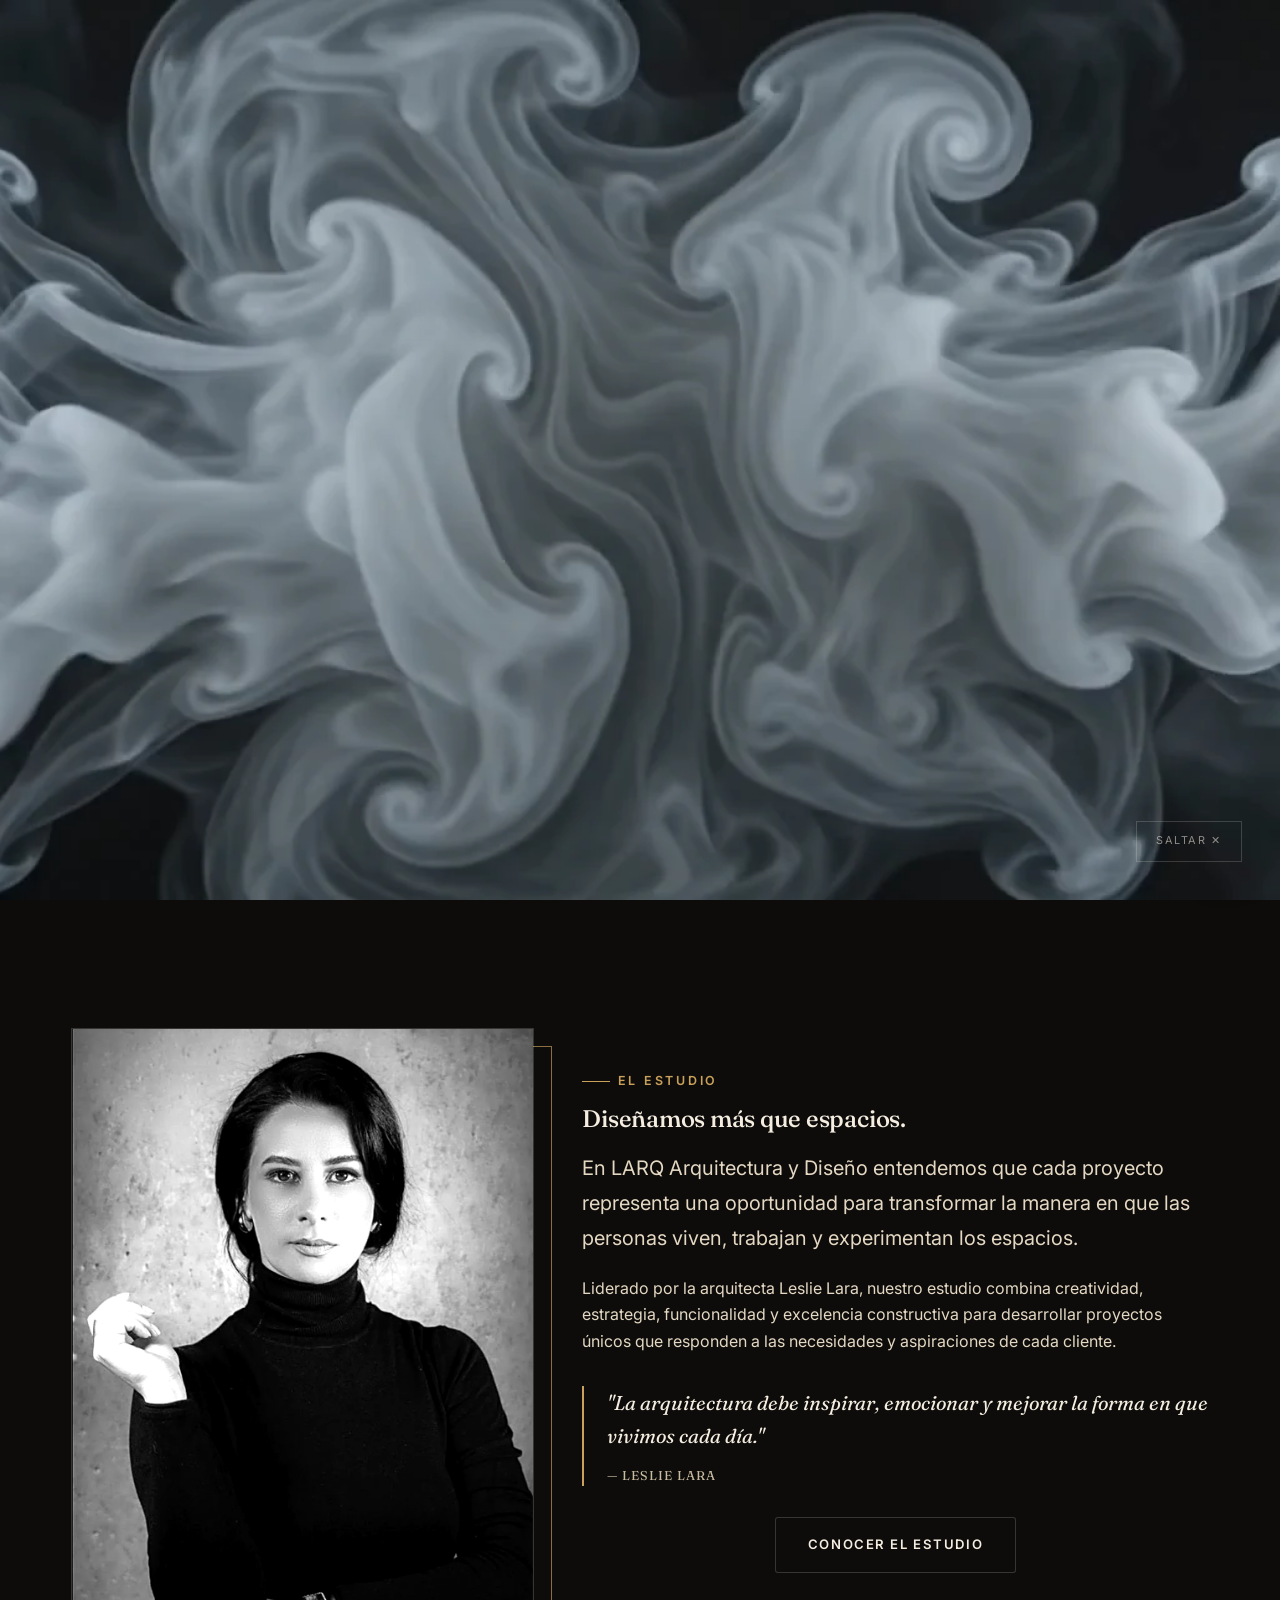
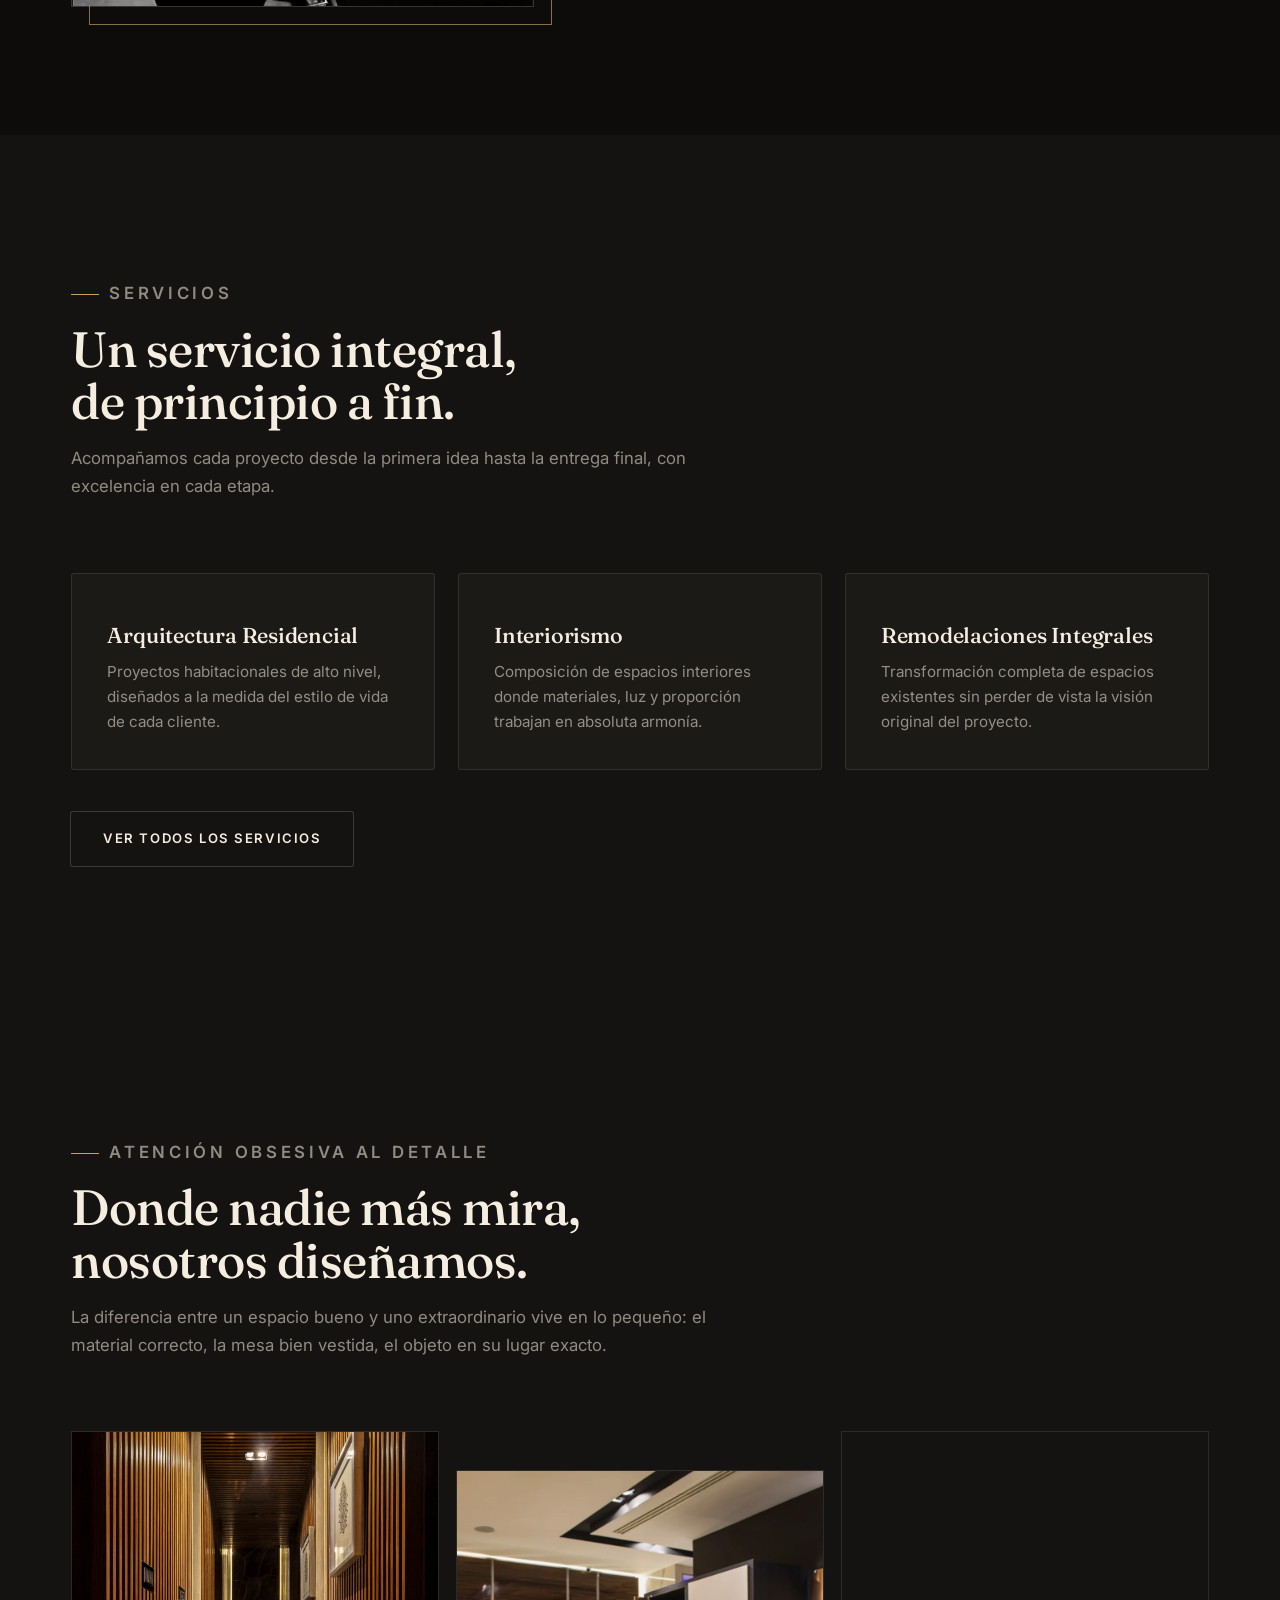
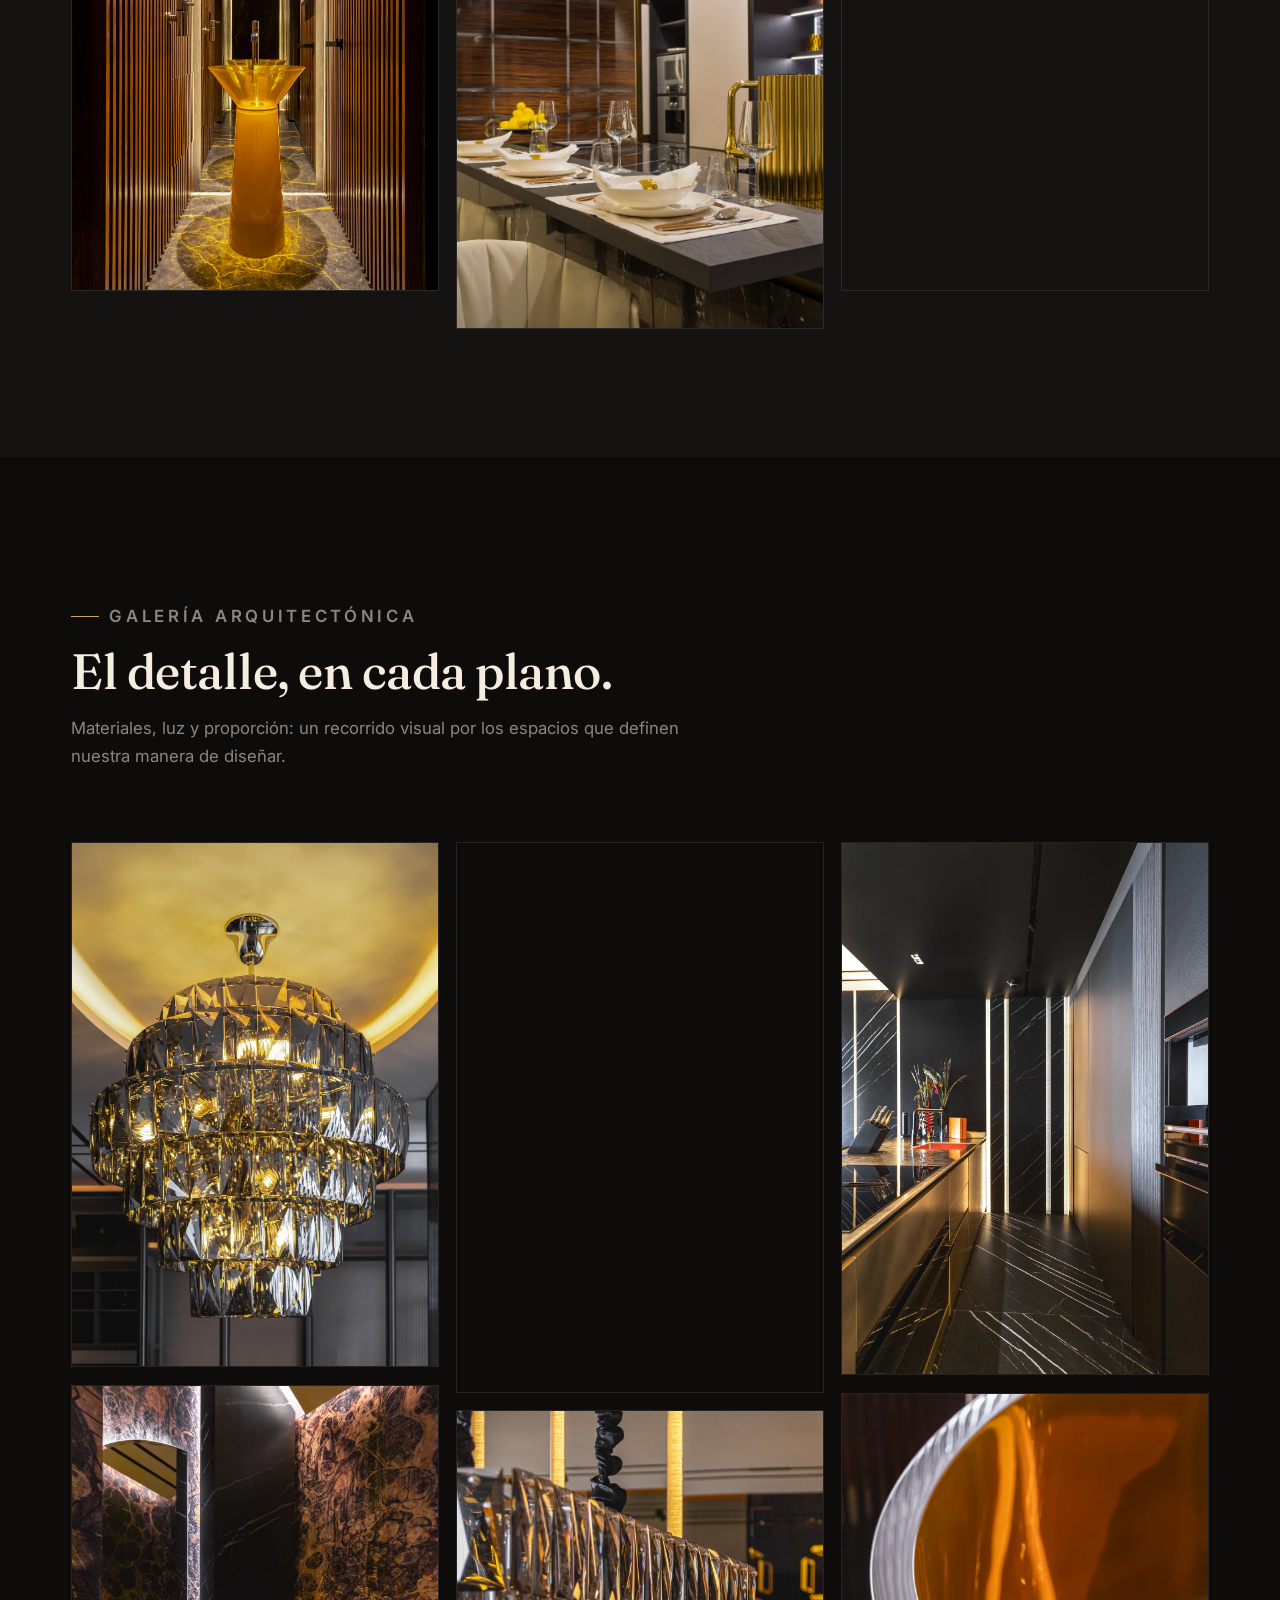
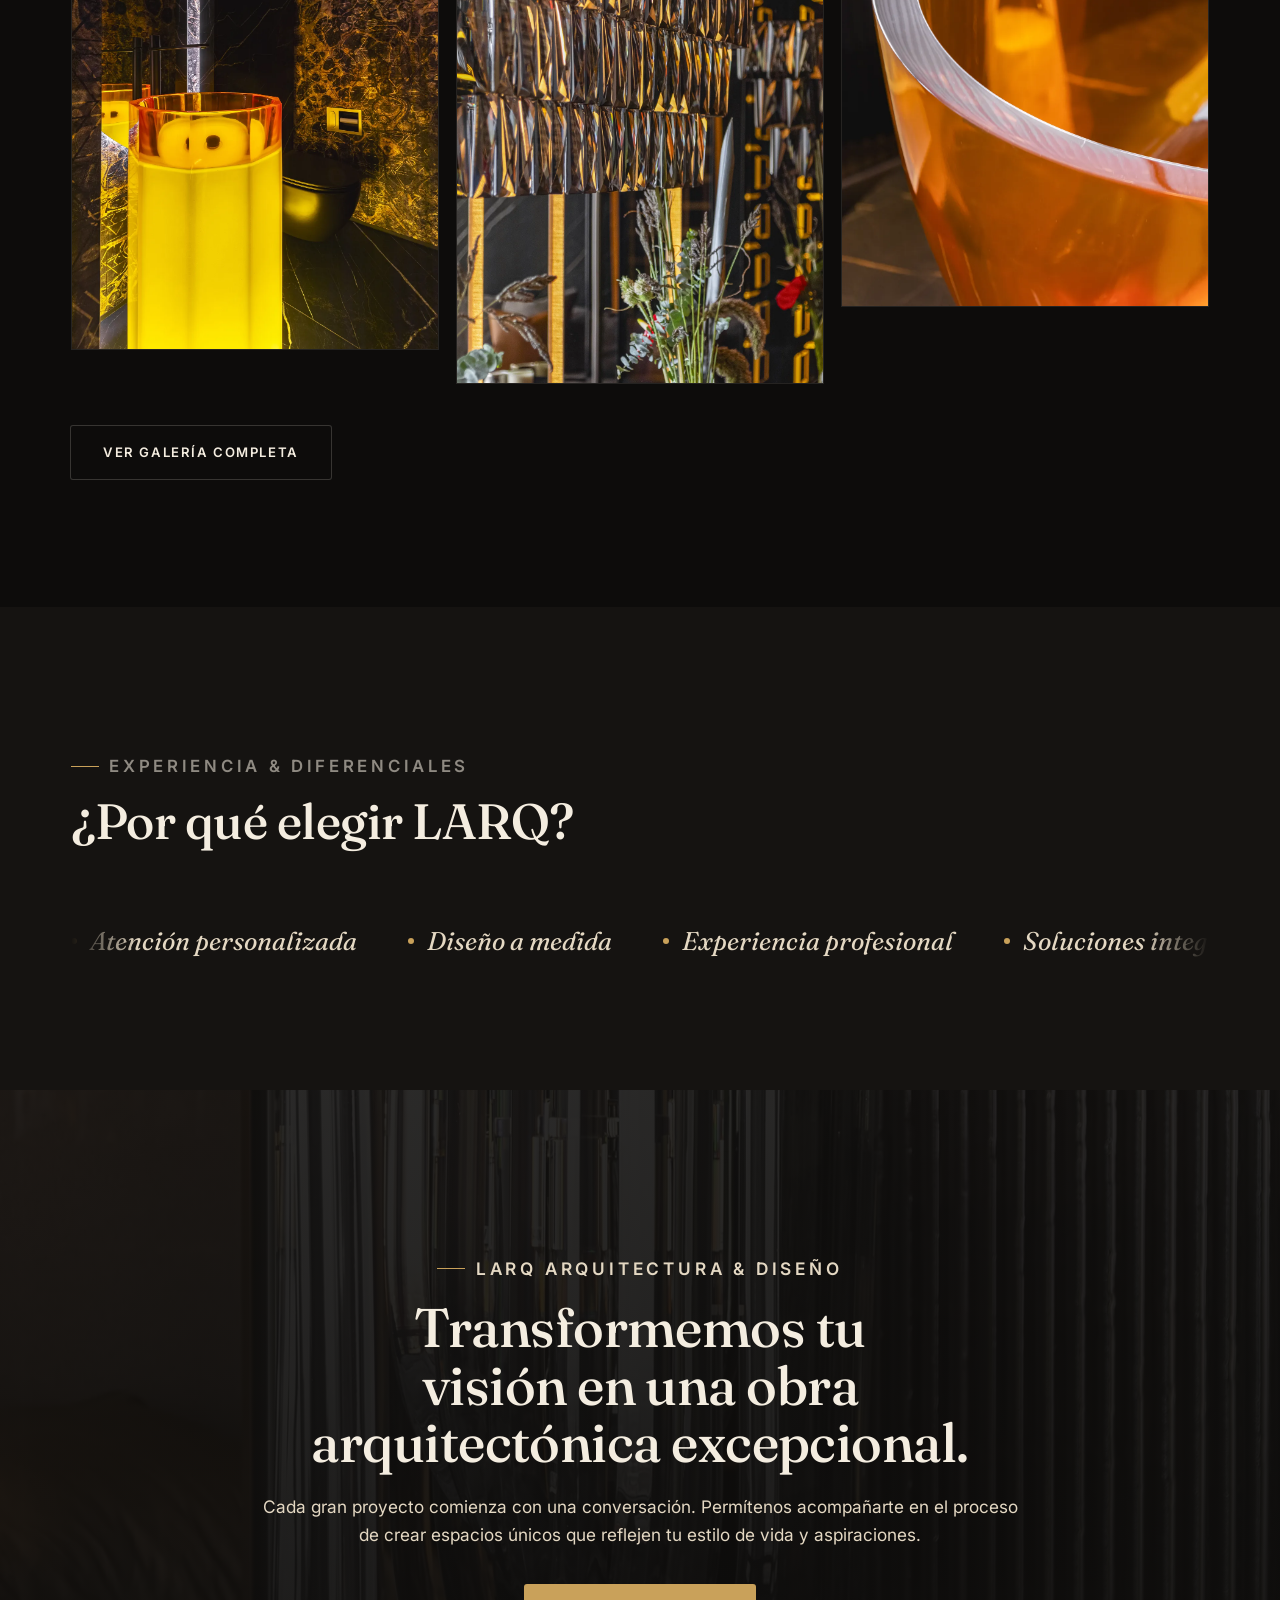
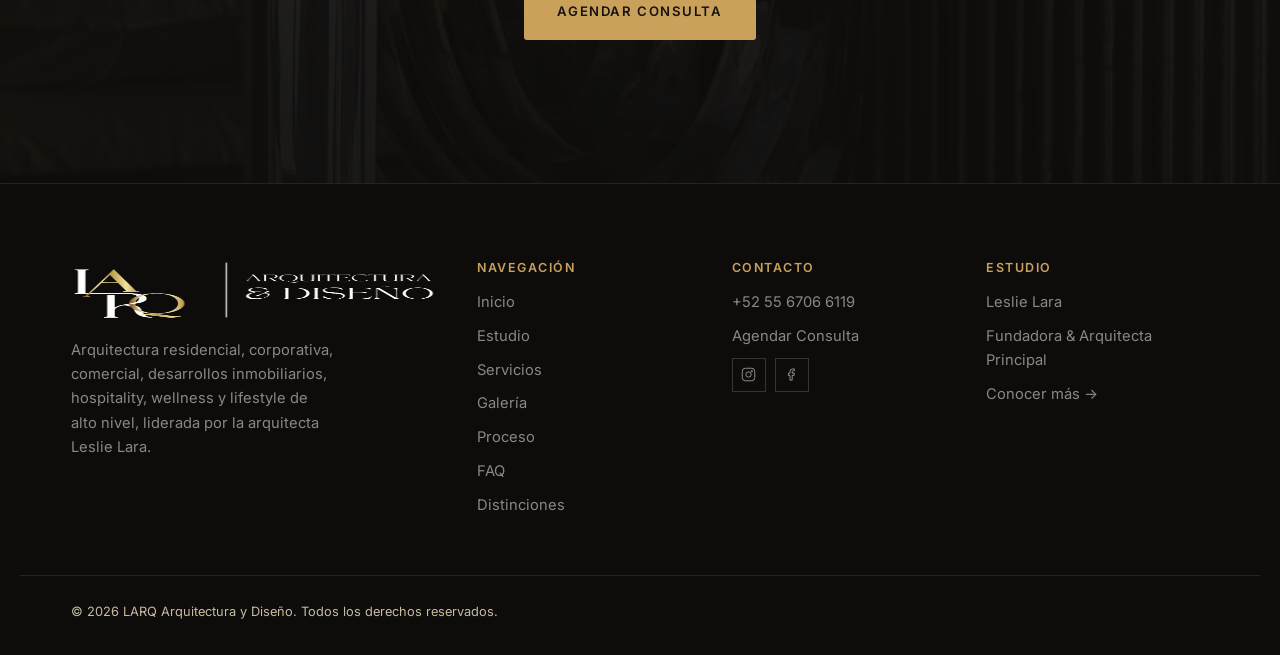
==== index.html @ 2d347495 "Cambios adicionales Incluir logro de Forbes, se incluyen etiquetas para Google Analytics y mejoras d" ====
<!doctype html>
<html lang="es">
<head>
  <meta charset="utf-8">
  <!-- Google Tag Manager -->
  <script>(function(w,d,s,l,i){w[l]=w[l]||[];w[l].push({'gtm.start':
  new Date().getTime(),event:'gtm.js'});var f=d.getElementsByTagName(s)[0],
  j=d.createElement(s),dl=l!='dataLayer'?'&l='+l:'';j.async=true;j.src=
  'https://www.googletagmanager.com/gtm.js?id='+i+dl;f.parentNode.insertBefore(j,f);
  })(window,document,'script','dataLayer','GTM-MJV6HFCL');</script>
  <!-- End Google Tag Manager -->
  <meta name="viewport" content="width=device-width, initial-scale=1">
  <title>LARQ Arquitectura y Diseño | Arquitectura Residencial de Lujo en México</title>
  <meta name="description" content="LARQ Arquitectura y Diseño, liderada por la arquitecta Leslie Lara, crea proyectos residenciales y comerciales de alto nivel con excelencia, sofisticación y atención obsesiva al detalle.">
  <meta name="robots" content="index, follow, max-image-preview:large">
  <meta name="theme-color" content="#0d0c0b">
  <link rel="canonical" href="https://larqad.com/index.html">
  <meta property="og:type" content="website">
  <meta property="og:site_name" content="LARQ Arquitectura y Diseño">
  <meta property="og:locale" content="es_MX">
  <meta property="og:url" content="https://larqad.com/index.html">
  <meta property="og:title" content="LARQ Arquitectura y Diseño | Arquitectura Residencial de Lujo en México">
  <meta property="og:description" content="LARQ Arquitectura y Diseño, liderada por la arquitecta Leslie Lara, crea proyectos residenciales y comerciales de alto nivel con excelencia, sofisticación y atención obsesiva al detalle.">
  <meta property="og:image" content="https://larqad.com/assets/img/gallery/pasillo-cocina-marmol-01.webp">
  <meta name="twitter:card" content="summary_large_image">
  <meta name="twitter:title" content="LARQ Arquitectura y Diseño | Arquitectura Residencial de Lujo en México">
  <meta name="twitter:description" content="LARQ Arquitectura y Diseño, liderada por la arquitecta Leslie Lara, crea proyectos residenciales y comerciales de alto nivel con excelencia, sofisticación y atención obsesiva al detalle.">
  <meta name="twitter:image" content="https://larqad.com/assets/img/gallery/pasillo-cocina-marmol-01.webp">
  <link rel="icon" href="assets/img/favicon-32x32.png" sizes="32x32" type="image/png">
  <link rel="icon" href="assets/img/favicon-16x16.png" sizes="16x16" type="image/png">
  <link rel="apple-touch-icon" href="assets/img/apple-touch-icon.png">
  <link rel="manifest" href="site.webmanifest">
  <!-- Verificación de Google Search Console: verifica el dominio por DNS (recomendado) en
       search.google.com/search-console — no requiere tocar este archivo. Si prefieres el método
       de meta tag en su lugar, Google te da una línea <meta name="google-site-verification" ...>
       para pegar aquí. -->
  <link rel="preconnect" href="https://fonts.googleapis.com">
  <link rel="preconnect" href="https://fonts.gstatic.com" crossorigin>
  <link rel="preload" as="style" href="https://fonts.googleapis.com/css2?family=Fraunces:ital,opsz,wght@0,9..144,300..700;1,9..144,300..700&family=Inter:wght@300;400;500;600;700&display=swap">
  <link href="https://fonts.googleapis.com/css2?family=Fraunces:ital,opsz,wght@0,9..144,300..700;1,9..144,300..700&family=Inter:wght@300;400;500;600;700&display=swap" rel="stylesheet" media="print" onload="this.media='all'">
  <noscript><link href="https://fonts.googleapis.com/css2?family=Fraunces:ital,opsz,wght@0,9..144,300..700;1,9..144,300..700&family=Inter:wght@300;400;500;600;700&display=swap" rel="stylesheet"></noscript>
  <link rel="stylesheet" href="styles.css?v=1">
  <script type="application/ld+json">
  {
    "@context": "https://schema.org",
    "@type": "Architect",
    "name": "LARQ Arquitectura y Diseño",
    "url": "https://larqad.com/",
    "logo": "https://larqad.com/assets/img/logo-full.webp",
    "image": "https://larqad.com/assets/img/gallery/pasillo-cocina-marmol-01.webp",
    "description": "Firma de arquitectura especializada en arquitectura residencial y comercial de lujo, interiorismo, remodelaciones integrales, diseño de fachadas, construcción y desarrollo ejecutivo de proyectos.",
    "telephone": "+525567066119",
    "areaServed": { "@type": "City", "name": "Ciudad de México" },
    "founder": {
      "@type": "Person",
      "name": "Leslie Lara",
      "jobTitle": "Fundadora & Arquitecta Principal"
    },
    "sameAs": [
      "https://instagram.com/larq_ad",
      "https://www.facebook.com/larqad"
    ]
  }
  </script>
</head>
<body>
  <!-- Google Tag Manager (noscript) -->
  <noscript><iframe src="https://www.googletagmanager.com/ns.html?id=GTM-MJV6HFCL"
  height="0" width="0" style="display:none;visibility:hidden"></iframe></noscript>
  <!-- End Google Tag Manager (noscript) -->

  <a href="#main" class="skip-link">Saltar al contenido</a>

  <div class="splash video-mode" aria-hidden="true">
    <img class="splash-fallback-logo" src="assets/img/logo-full-gold.webp" alt="">
    <video class="splash-video" poster="assets/video/logo-reveal-poster.webp" autoplay muted playsinline webkit-playsinline>
      <source src="assets/video/logo-reveal.mp4" type="video/mp4">
    </video>
    <button class="splash-skip" type="button">Saltar ✕</button>
  </div>

  <header class="nav">
    <div class="container nav-inner">
      <nav class="nav-links" aria-label="Navegación principal">
        <a href="index.html" class="active">Inicio</a>
        <a href="servicios.html">Servicios</a>
        <a href="galeria.html">Galería</a>
        <a href="proceso.html">Proceso</a>
        <a href="faq.html">FAQ</a>
        <a href="reconocimientos.html">Distinciones</a>
        <a href="contacto.html">Contacto</a>
      </nav>
      <button class="nav-burger" aria-label="Abrir menú" aria-expanded="false">
        <span></span><span></span><span></span>
      </button>
    </div>
  </header>

  <div class="mobile-menu" id="mobile-menu">
    <div class="nav-logo"><img src="assets/img/logo-full.webp" alt="LARQ Arquitectura y Diseño" width="800" height="341"></div>
    <a href="index.html">Inicio</a>
    <a href="servicios.html">Servicios</a>
    <a href="galeria.html">Galería</a>
    <a href="proceso.html">Proceso</a>
    <a href="faq.html">FAQ</a>
    <a href="reconocimientos.html">Distinciones</a>
    <a href="contacto.html">Contacto</a>
    <div class="mobile-menu-foot">
      <span>@larq_ad</span>
    </div>
  </div>

  <main id="main">

    <section class="hero" id="inicio">
      <div class="hero-bg">
        <img src="assets/img/gallery/pasillo-cocina-marmol-01.webp" srcset="assets/img/gallery/pasillo-cocina-marmol-01-mobile.webp 800w, assets/img/gallery/pasillo-cocina-marmol-01.webp 1200w" sizes="100vw" width="1200" height="1742" alt="Pasillo arquitectónico en mármol negro veteado con iluminación dorada, proyecto LARQ" fetchpriority="high" loading="eager" decoding="sync">
        <img src="assets/img/gallery/candelabro-completo.webp" srcset="assets/img/gallery/candelabro-completo-mobile.webp 800w, assets/img/gallery/candelabro-completo.webp 1100w" sizes="100vw" width="1100" height="1573" alt="Candelabro de cristal a gran escala en vestíbulo de mármol negro, proyecto LARQ" loading="lazy" decoding="async">
        <img src="assets/img/gallery/bano-cilindro-ambar-01.webp" srcset="assets/img/gallery/bano-cilindro-ambar-01-mobile.webp 800w, assets/img/gallery/bano-cilindro-ambar-01.webp 1200w" sizes="100vw" width="1200" height="1851" alt="Baño de lujo con cilindro de resina ámbar, proyecto LARQ" loading="lazy" decoding="async">
        <img src="assets/img/gallery/cava-vinos-01.webp" srcset="assets/img/gallery/cava-vinos-01-mobile.webp 800w, assets/img/gallery/cava-vinos-01.webp 1200w" sizes="100vw" width="1200" height="1800" alt="Cava de vinos con iluminación dorada, proyecto LARQ" loading="lazy" decoding="async">
      </div>
      <div class="hero-tint"></div>
      <div class="hero-grain" aria-hidden="true"></div>
      <div class="hero-inner">
        <div class="hero-top">
          <div class="hero-copy">
            <p class="kicker">LARQ Arquitectura &amp; Diseño</p>
            <h1 class="hero-title">Arquitectura que <em>trasciende</em> el tiempo.</h1>
            <p class="hero-sub">Diseñamos espacios excepcionales donde la estética, la funcionalidad y la experiencia se convierten en una sola visión.</p>
          </div>
          <div class="hero-logo-wrap">
            <img class="hero-logo-gold" src="assets/img/logo-full.webp" alt="LARQ Arquitectura y Diseño" width="800" height="341">
          </div>
        </div>
        <div class="hero-actions">
          <a href="galeria.html" class="btn btn-primary btn-sm">Explorar Galería</a>
          <a href="contacto.html" class="btn btn-ghost btn-sm">Agendar Consulta</a>
        </div>
      </div>
      <div class="hero-scroll" aria-hidden="true"><span class="hero-scroll-line"></span></div>
    </section>

    <section class="section">
      <div class="container">
        <div class="founder">
          <div class="founder-photo reveal">
            <img src="assets/img/leslie/leslie-retrato-01.webp" alt="Leslie Lara, arquitecta fundadora de LARQ Arquitectura y Diseño" loading="lazy" decoding="async" width="1100" height="1650">
          </div>
          <div class="reveal">
            <p class="kicker">El Estudio</p>
            <h2 style="margin-top:.9rem;">Diseñamos más que espacios.</h2>
            <div class="founder-text">
              <p class="lede">En LARQ Arquitectura y Diseño entendemos que cada proyecto representa una oportunidad para transformar la manera en que las personas viven, trabajan y experimentan los espacios.</p>
              <p>Liderado por la arquitecta Leslie Lara, nuestro estudio combina creatividad, estrategia, funcionalidad y excelencia constructiva para desarrollar proyectos únicos que responden a las necesidades y aspiraciones de cada cliente.</p>
            </div>
            <blockquote class="founder-quote">
              "La arquitectura debe inspirar, emocionar y mejorar la forma en que vivimos cada día."
              <cite>— Leslie Lara</cite>
            </blockquote>
            <div class="hero-actions" style="margin-top:2rem;">
              <a href="estudio.html" class="btn btn-ghost">Conocer el Estudio</a>
            </div>
          </div>
        </div>
      </div>
    </section>

    <section class="section section-alt" id="servicios">
      <div class="container">
        <div class="section-head reveal">
          <p class="kicker">Servicios</p>
          <h2>Un servicio integral, de principio a fin.</h2>
          <p>Acompañamos cada proyecto desde la primera idea hasta la entrega final, con excelencia en cada etapa.</p>
        </div>
        <div class="services-grid">
          <article class="card reveal">
            <h3>Arquitectura Residencial</h3>
            <p>Proyectos habitacionales de alto nivel, diseñados a la medida del estilo de vida de cada cliente.</p>
          </article>
          <article class="card reveal">
            <h3>Interiorismo</h3>
            <p>Composición de espacios interiores donde materiales, luz y proporción trabajan en absoluta armonía.</p>
          </article>
          <article class="card reveal">
            <h3>Remodelaciones Integrales</h3>
            <p>Transformación completa de espacios existentes sin perder de vista la visión original del proyecto.</p>
          </article>
        </div>
        <div style="margin-top:2.6rem;">
          <a href="servicios.html" class="btn btn-ghost">Ver todos los servicios</a>
        </div>
      </div>
    </section>

    <section class="section section-alt" id="detalle">
      <div class="container">
        <div class="section-head reveal">
          <p class="kicker">Atención Obsesiva al Detalle</p>
          <h2>Donde nadie más mira, nosotros diseñamos.</h2>
          <p>La diferencia entre un espacio bueno y uno extraordinario vive en lo pequeño: el material correcto, la mesa bien vestida, el objeto en su lugar exacto.</p>
        </div>
        <div class="detail-grid">
          <div class="detail-item reveal" data-lightbox-trigger data-index="0">
            <img src="assets/img/gallery/pasillo-tocador-ambar-01.webp" alt="Pasillo de tocador con lavabo escultórico de resina ámbar, madera y mármol" loading="lazy" decoding="async">
            <span class="detail-item-num">01</span>
            <div class="detail-item-border"></div>
            <div class="detail-item-overlay">
              <div class="detail-item-cap">
                <div class="line"></div>
                <h3>Materiales</h3>
                <p>Resina ámbar, madera acanalada y mármol vetado dialogan en cada acabado.</p>
              </div>
            </div>
          </div>
          <div class="detail-item reveal" data-lightbox-trigger data-index="1">
            <img src="assets/img/gallery/cocina-mesa-vestida-01.webp" alt="Mesa de cocina vestida con vajilla blanca y acentos dorados junto a alacena de madera" loading="lazy" decoding="async">
            <span class="detail-item-num">02</span>
            <div class="detail-item-border"></div>
            <div class="detail-item-overlay">
              <div class="detail-item-cap">
                <div class="line"></div>
                <h3>Curaduría</h3>
                <p>Cada mesa se viste con la misma precisión que un plano arquitectónico.</p>
              </div>
            </div>
          </div>
          <div class="detail-item reveal" data-lightbox-trigger data-index="2">
            <img src="assets/img/gallery/detalle-jarrones-dorados-01.webp" alt="Jarrones dorados acanalados con alcatraces sobre mesa de centro de cristal" loading="lazy" decoding="async">
            <span class="detail-item-num">03</span>
            <div class="detail-item-border"></div>
            <div class="detail-item-overlay">
              <div class="detail-item-cap">
                <div class="line"></div>
                <h3>Ornamento</h3>
                <p>El detalle final: el objeto correcto, en el lugar correcto.</p>
              </div>
            </div>
          </div>
        </div>
      </div>
    </section>

    <section class="section" id="galeria-preview">
      <div class="container">
        <div class="section-head reveal">
          <p class="kicker">Galería Arquitectónica</p>
          <h2>El detalle, en cada plano.</h2>
          <p>Materiales, luz y proporción: un recorrido visual por los espacios que definen nuestra manera de diseñar.</p>
        </div>
        <div class="gallery-masonry">
          <div class="gallery-item reveal" data-lightbox-trigger data-index="3">
            <img src="assets/img/gallery/candelabro-completo.webp" alt="Candelabro de cristal a gran escala en vestíbulo de mármol negro" loading="lazy" decoding="async">
          </div>
          <div class="gallery-item reveal" data-lightbox-trigger data-index="4">
            <img src="assets/img/gallery/bano-cilindro-ambar-01.webp" alt="Baño de lujo con lavabo de resina ámbar y mármol veteado" loading="lazy" decoding="async">
          </div>
          <div class="gallery-item reveal" data-lightbox-trigger data-index="5">
            <img src="assets/img/gallery/cava-vinos-01.webp" alt="Cava de vinos con iluminación dorada y candelabro de cristal" loading="lazy" decoding="async">
          </div>
          <div class="gallery-item reveal" data-lightbox-trigger data-index="6">
            <img src="assets/img/gallery/candelabro-cristales-01.webp" alt="Detalle de cristales facetados de candelabro" loading="lazy" decoding="async">
          </div>
          <div class="gallery-item reveal" data-lightbox-trigger data-index="7">
            <img src="assets/img/gallery/pasillo-cocina-marmol-01.webp" alt="Pasillo de cocina en mármol negro con iluminación dorada" loading="lazy" decoding="async">
          </div>
          <div class="gallery-item reveal" data-lightbox-trigger data-index="8">
            <img src="assets/img/gallery/tina-curva-macro.webp" alt="Curva de resina ámbar en detalle de mobiliario de baño" loading="lazy" decoding="async">
          </div>
        </div>
        <div style="margin-top:2.6rem;">
          <a href="galeria.html" class="btn btn-ghost">Ver galería completa</a>
        </div>
      </div>
    </section>

    <section class="section section-alt" id="diferenciales">
      <div class="container">
        <div class="section-head reveal">
          <p class="kicker">Experiencia &amp; Diferenciales</p>
          <h2>¿Por qué elegir LARQ?</h2>
        </div>
        <div class="diff-ribbon reveal">
          <div class="diff-track">
            <span class="diff-word"><span class="gold-dot"></span>Atención personalizada</span>
            <span class="diff-word"><span class="gold-dot"></span>Diseño a medida</span>
            <span class="diff-word"><span class="gold-dot"></span>Experiencia profesional</span>
            <span class="diff-word"><span class="gold-dot"></span>Soluciones integrales</span>
            <span class="diff-word"><span class="gold-dot"></span>Supervisión detallada</span>
            <span class="diff-word"><span class="gold-dot"></span>Comunicación constante</span>
            <span class="diff-word"><span class="gold-dot"></span>Calidad constructiva</span>
            <span class="diff-word"><span class="gold-dot"></span>Ejecución impecable</span>
            <span class="diff-word"><span class="gold-dot"></span>Atención personalizada</span>
            <span class="diff-word"><span class="gold-dot"></span>Diseño a medida</span>
            <span class="diff-word"><span class="gold-dot"></span>Experiencia profesional</span>
            <span class="diff-word"><span class="gold-dot"></span>Soluciones integrales</span>
            <span class="diff-word"><span class="gold-dot"></span>Supervisión detallada</span>
            <span class="diff-word"><span class="gold-dot"></span>Comunicación constante</span>
            <span class="diff-word"><span class="gold-dot"></span>Calidad constructiva</span>
            <span class="diff-word"><span class="gold-dot"></span>Ejecución impecable</span>
          </div>
        </div>
      </div>
    </section>

    <section class="final-cta">
      <div class="final-cta-bg"><img src="assets/img/gallery/candelabro-vestibulo.webp" alt="" aria-hidden="true" loading="lazy"></div>
      <div class="final-cta-tint"></div>
      <div class="final-cta-inner">
        <p class="kicker" style="justify-content:center;">LARQ Arquitectura &amp; Diseño</p>
        <h2 style="margin-top:1rem;">Transformemos tu visión en una obra arquitectónica excepcional.</h2>
        <p>Cada gran proyecto comienza con una conversación. Permítenos acompañarte en el proceso de crear espacios únicos que reflejen tu estilo de vida y aspiraciones.</p>
        <a href="contacto.html" class="btn btn-primary">Agendar Consulta</a>
      </div>
    </section>

  </main>

  <footer class="footer">
    <div class="container footer-grid">
      <div>
        <div class="footer-logo"><img src="assets/img/logo-full.webp" alt="LARQ Arquitectura y Diseño" width="800" height="341"></div>
        <p style="margin-top:1.2rem; color:var(--beige-mute); max-width:32ch; font-size:.92rem;">Arquitectura residencial, corporativa, comercial, desarrollos inmobiliarios, hospitality, wellness y lifestyle de alto nivel, liderada por la arquitecta Leslie Lara.</p>
      </div>
      <div class="footer-cols">
        <div class="footer-col">
          <h3>Navegación</h3>
          <a href="index.html">Inicio</a>
          <a href="estudio.html">Estudio</a>
          <a href="servicios.html">Servicios</a>
          <a href="galeria.html">Galería</a>
          <a href="proceso.html">Proceso</a>
          <a href="faq.html">FAQ</a>
          <a href="reconocimientos.html">Distinciones</a>
        </div>
        <div class="footer-col">
          <h3>Contacto</h3>
          <a href="https://wa.me/525567066119" target="_blank" rel="noopener">+52 55 6706 6119</a>
          <a href="contacto.html">Agendar Consulta</a>
          <div class="footer-social">
            <a href="https://instagram.com/larq_ad" target="_blank" rel="noopener" aria-label="Instagram">
              <svg viewBox="0 0 24 24" fill="none" stroke="currentColor" stroke-width="1.6"><rect x="2" y="2" width="20" height="20" rx="5"/><circle cx="12" cy="12" r="4.2"/><circle cx="17.3" cy="6.7" r="1"/></svg>
            </a>
            <a href="https://www.facebook.com/larqad" target="_blank" rel="noopener" aria-label="Facebook">
              <svg viewBox="0 0 24 24" fill="none" stroke="currentColor" stroke-width="1.6"><path d="M15 3h-2.5A4.5 4.5 0 0 0 8 7.5V10H5.5v3.5H8V21h3.5v-7.5h3l.5-3.5h-3.5V7.5c0-.8.7-1.5 1.5-1.5H15V3z"/></svg>
            </a>
          </div>
        </div>
        <div class="footer-col">
          <h3>Estudio</h3>
          <span>Leslie Lara</span>
          <span>Fundadora &amp; Arquitecta Principal</span>
          <a href="estudio.html">Conocer más →</a>
        </div>
      </div>
    </div>
    <div class="container footer-bottom">
      <span>© <span id="year"></span> LARQ Arquitectura y Diseño. Todos los derechos reservados.</span>
    </div>
  </footer>

  <div class="lightbox" role="dialog" aria-modal="true" aria-label="Visor de imágenes">
    <button class="lightbox-close" aria-label="Cerrar">✕</button>
    <button class="lightbox-prev" aria-label="Anterior">‹</button>
    <img src="" alt="">
    <button class="lightbox-next" aria-label="Siguiente">›</button>
    <div class="lightbox-caption"></div>
  </div>

  <a class="whatsapp-float" href="https://wa.me/525567066119" target="_blank" rel="noopener" aria-label="Escríbenos por WhatsApp"><svg viewBox="0 0 448 512" fill="currentColor" width="22" height="22" aria-hidden="true"><path d="M380.9 97.1C339 55.1 283.2 32 223.9 32c-122.4 0-222 99.6-222 222 0 39.1 10.2 77.3 29.6 111L0 480l117.7-30.9c32.4 17.7 68.9 27 106.1 27h.1c122.3 0 224.1-99.6 224.1-222 0-59.3-25.2-115-67.1-157zm-157 341.6c-33.2 0-65.7-8.9-94-25.7l-6.7-4-69.8 18.3L72 359.2l-4.4-7c-18.5-29.4-28.2-63.3-28.2-98.2 0-101.7 82.8-184.5 184.6-184.5 49.3 0 95.6 19.2 130.4 54.1 34.8 34.9 56.2 81.2 56.1 130.5 0 101.8-84.9 184.6-186.6 184.6zm101.2-138.2c-5.5-2.8-32.8-16.2-37.9-18-5.1-1.9-8.8-2.8-12.5 2.8-3.7 5.6-14.3 18-17.6 21.8-3.2 3.7-6.5 4.2-12 1.4-32.6-16.3-54-29.1-75.5-66-5.7-9.8 5.7-9.1 16.3-30.3 1.8-3.7.9-6.9-.5-9.7-1.4-2.8-12.5-30.1-17.1-41.2-4.5-10.8-9.1-9.3-12.5-9.5-3.2-.2-6.9-.2-10.6-.2-3.7 0-9.7 1.4-14.8 6.9-5.1 5.6-19.4 19-19.4 46.3 0 27.3 19.9 53.7 22.6 57.4 2.8 3.7 39.1 59.7 94.8 83.8 35.2 15.2 49 16.5 66.6 13.9 10.7-1.6 32.8-13.4 37.4-26.4 4.6-13 4.6-24.1 3.2-26.4-1.3-2.5-5-3.9-10.5-6.6z"/></svg></a>

  <script defer src="main.js?v=1"></script>
  <script>document.getElementById("year").textContent = new Date().getFullYear();</script>
</body>
</html>
---- styles.css ----
/* =============================================================
   LARQ ARQUITECTURA Y DISEÑO — styles.css
   1. Tokens
   2. Reset & base
   3. Utilities
   4. Typography
   5. Components
   6. Sections
   7. Effects
   8. Responsive
   9. Reduced motion
   ============================================================= */

/* =============================================================
   1. Tokens
   ============================================================= */
:root {
  --bg:        #0d0c0b;   /* negro arquitectónico, nunca #000 puro */
  --bg-2:      #151311;   /* grafito */
  --bg-3:      #1c1a17;   /* carbón / cards */
  --antracita: #262320;

  --cream:     #f4ede0;   /* marfil / blanco cálido */
  --sand:      #e4d8c3;   /* arena */
  --beige:     #c9bba0;   /* beige cálido, metadatos */
  --beige-mute: rgba(244,237,224,0.55);

  --gold:      #c9a15a;   /* dorado cepillado */
  --gold-bright: #e8c580; /* oro champagne */
  --gold-dim:  #8a6f3f;

  --line:      rgba(244,237,224,0.10);
  --line-strong: rgba(244,237,224,0.18);

  --ease-out:  cubic-bezier(0.16, 1, 0.3, 1);
  --ease-in:   cubic-bezier(0.7, 0, 0.84, 0);
  --ease-soft: cubic-bezier(0.25, 0.46, 0.45, 0.94);

  --serif: "Fraunces", "Times New Roman", serif;
  --sans: "Inter", -apple-system, sans-serif;

  --container: 1240px;
  --gutter: clamp(1.25rem, 4vw, 3.5rem);
  --nav-h: 84px;
}

/* =============================================================
   2. Reset & base
   ============================================================= */
*, *::before, *::after { box-sizing: border-box; margin: 0; }
html {
  -webkit-text-size-adjust: 100%;
  scroll-behavior: smooth;
}
body {
  background: var(--bg);
  color: var(--cream);
  font-family: var(--sans);
  font-size: 16px;
  line-height: 1.65;
  -webkit-font-smoothing: antialiased;
  text-rendering: optimizeLegibility;
  overflow-x: clip;
  overscroll-behavior-y: none;
}
img, svg, video { display: block; max-width: 100%; }
img { height: auto; }
button { font: inherit; color: inherit; cursor: pointer; border: 0; background: none; }
a { color: inherit; text-decoration: none; }
p { text-wrap: pretty; }
h1, h2, h3, h4 { text-wrap: balance; line-height: 1.06; letter-spacing: -0.01em; font-family: var(--serif); font-weight: 500; }
ul, ol { list-style: none; padding: 0; }
::selection { background: var(--gold); color: var(--bg); }

:focus-visible {
  outline: 2px solid var(--gold);
  outline-offset: 3px;
  border-radius: 4px;
}

.skip-link {
  position: fixed; top: -100px; left: 1rem;
  padding: .6rem 1rem; background: var(--gold); color: var(--bg);
  z-index: 9999; border-radius: 6px; font-weight: 600;
  transition: top .3s var(--ease-out);
}
.skip-link:focus { top: 1rem; }

/* =============================================================
   3. Utilities
   ============================================================= */
.container { max-width: var(--container); margin: 0 auto; padding: 0 var(--gutter); }
.sr-only {
  position: absolute; width: 1px; height: 1px; padding: 0; margin: -1px;
  overflow: hidden; clip: rect(0,0,0,0); white-space: nowrap; border: 0;
}
.section { padding: clamp(4.5rem, 10vw, 9rem) 0; position: relative; }
.section-alt { background: var(--bg-2); }
.kicker {
  font-size: .78rem;
  letter-spacing: .22em;
  text-transform: uppercase;
  color: var(--gold);
  font-weight: 600;
  display: inline-flex;
  align-items: center;
  gap: .6em;
}
.kicker::before {
  content: "";
  width: 28px; height: 1px;
  background: var(--gold);
  display: inline-block;
}
.section-head { max-width: 640px; margin-bottom: clamp(2.5rem, 6vw, 4.5rem); }
.section-head h2 { font-size: clamp(2rem, 4vw, 3.1rem); margin-top: .9rem; }
.section-head h1 { font-size: clamp(2.2rem, 4.6vw, 3.4rem); margin-top: .9rem; }
.section-head p { color: var(--beige-mute); margin-top: 1.1rem; font-size: 1.05rem; }
.section-head.center { margin-left: auto; margin-right: auto; text-align: center; }
.page-head{ padding-top: clamp(7rem, 14vw, 9.5rem); }

.divider-gold {
  width: 60px; height: 2px;
  background: linear-gradient(90deg, var(--gold), transparent);
  margin: 1.5rem 0;
}

.reveal { opacity: 0; transform: translateY(36px); transition: opacity .9s var(--ease-out), transform .9s var(--ease-out); }
.reveal.is-visible { opacity: 1; transform: translateY(0); }
.reveal[data-split] { opacity: 1; transform: none; }

/* =============================================================
   4. Typography
   ============================================================= */
.eyebrow-italic { font-style: italic; color: var(--gold-bright); }
.lede { font-size: clamp(1.05rem, 1.6vw, 1.25rem); color: var(--sand); line-height: 1.75; }

/* =============================================================
   5. Components
   ============================================================= */

/* Nav */
.nav {
  position: fixed; top: 0; left: 0; right: 0; z-index: 400;
  height: var(--nav-h);
  display: flex; align-items: center;
  background: linear-gradient(to bottom, rgba(13,12,11,.85), transparent);
  transition: background .4s var(--ease-out), border-color .4s var(--ease-out), backdrop-filter .4s var(--ease-out);
  border-bottom: 1px solid transparent;
}
.nav.is-solid {
  background: rgba(13,12,11,.92);
  backdrop-filter: blur(14px);
  border-color: var(--line);
}
.nav-inner { display: flex; align-items: center; justify-content: center; width: 100%; position: relative; }
.nav-logo img { height: 34px; width: auto; }
.nav-links { display: none; gap: 2.4rem; align-items: center; }
.nav-links a {
  font-size: .82rem; letter-spacing: .08em; text-transform: uppercase;
  color: var(--sand); position: relative; padding: .3rem 0;
}
.nav-links a::after {
  content: ""; position: absolute; left: 0; bottom: 0; height: 1px; width: 0;
  background: var(--gold); transition: width .35s var(--ease-out);
}
.nav-links a:hover::after { width: 100%; }
.nav-links a:hover { color: var(--gold-bright); }
.nav-inner .nav-cta {
  display: none;
}
.nav-burger {
  display: flex; flex-direction: column; gap: 5px; width: 26px;
  z-index: 500; background: none; border: none; padding: .5rem;
}
@media (max-width: 959px) {
  .nav-burger { position: absolute; right: var(--gutter); top: 50%; transform: translateY(-50%); }
}
.nav-burger span { height: 1.5px; width: 100%; background: var(--cream); transition: transform .35s var(--ease-out), opacity .3s; }
.nav-burger.is-open span:nth-child(1) { transform: translateY(6.5px) rotate(45deg); }
.nav-burger.is-open span:nth-child(2) { opacity: 0; }
.nav-burger.is-open span:nth-child(3) { transform: translateY(-6.5px) rotate(-45deg); }

.mobile-menu {
  position: fixed; inset: 0; z-index: 350;
  background: var(--bg);
  display: flex; flex-direction: column; justify-content: center; align-items: center;
  gap: 1.6rem;
  padding: 5.5rem 1.5rem 2rem; /* keeps content clear of the status bar and the footer info below it */
  overflow-y: auto; /* never overlaps the footer info — scrolls instead on short screens */
  transform: translateY(-100%);
  transition: transform .5s var(--ease-out);
}
.mobile-menu.is-open { transform: translateY(0); }
.mobile-menu a { font-family: var(--serif); font-size: 1.8rem; color: var(--cream); }
.mobile-menu a:hover { color: var(--gold); }
.mobile-menu .nav-logo { margin-bottom: 1rem; }
.mobile-menu .nav-logo img { height: 40px; }
.mobile-menu-foot {
  display: flex; gap: 1.5rem; font-size: .85rem; color: var(--beige);
  margin-top: .5rem; padding-bottom: 1rem; /* normal flow — can't collide with the CTA above it */
}

/* Buttons */
.btn {
  display: inline-flex; align-items: center; justify-content: center; gap: .6rem;
  padding: 1rem 2rem;
  font-size: .82rem; letter-spacing: .12em; text-transform: uppercase; font-weight: 600;
  border-radius: 2px;
  transition: transform .4s var(--ease-out), box-shadow .4s var(--ease-out), background .4s var(--ease-out), color .4s var(--ease-out);
  white-space: nowrap;
}
.btn-primary {
  background: var(--gold);
  color: #171310;
  box-shadow: 0 0 0 1px var(--gold);
}
.btn-primary:hover { background: var(--gold-bright); box-shadow: 0 8px 30px rgba(201,161,90,.35); transform: translateY(-2px); }
.btn-ghost {
  color: var(--cream);
  box-shadow: 0 0 0 1px var(--line-strong);
}
.btn-ghost:hover { box-shadow: 0 0 0 1px var(--gold); color: var(--gold-bright); transform: translateY(-2px); }
.btn-sm { padding: .6rem 1.5rem; font-size: .72rem; letter-spacing: .1em; font-weight: 500; }
.btn-whatsapp {
  background: transparent; color: var(--gold-bright); box-shadow: 0 0 0 1px var(--gold-dim);
}
.btn-whatsapp:hover { box-shadow: 0 0 0 1px var(--gold); background: rgba(201,161,90,.08); }

/* Cards */
.card {
  background: var(--bg-3);
  border: 1px solid var(--line);
  padding: 2.2rem;
  border-radius: 3px;
  transition: transform .5s var(--ease-out), border-color .5s var(--ease-out), box-shadow .5s var(--ease-out);
  position: relative;
  overflow: hidden;
}
.card::before {
  content: "";
  position: absolute; inset: 0;
  background: radial-gradient(420px circle at var(--mx,50%) var(--my,50%), rgba(201,161,90,.10), transparent 60%);
  opacity: 0; transition: opacity .4s;
  pointer-events: none;
}
.card:hover::before { opacity: 1; }
.card:hover { transform: translateY(-6px); border-color: var(--gold-dim); box-shadow: 0 20px 50px rgba(0,0,0,.4); }
.card .num { font-family: var(--serif); font-size: .95rem; color: var(--gold); }
.card h3 { font-size: 1.35rem; margin: 1rem 0 .7rem; }
.card p { color: var(--beige-mute); font-size: .95rem; }

/* =============================================================
   6. Sections
   ============================================================= */

/* Hero */
.hero {
  min-height: 100svh;
  position: relative;
  display: flex; align-items: flex-end;
  overflow: hidden;
}
.hero-bg { position: absolute; inset: 0; }
.hero-bg img { width: 100%; height: 100%; object-fit: cover; object-position: center 70%; position:absolute; inset:0; opacity:0; transition: opacity 1.6s ease; }
.hero-bg img.is-active { opacity:1; }
.hero-tint {
  position: absolute; inset: 0;
  background:
    linear-gradient(to top, rgba(13,12,11,.97) 5%, rgba(13,12,11,.55) 48%, rgba(13,12,11,.35) 100%),
    linear-gradient(120deg, rgba(13,12,11,.55), transparent 55%);
}
.hero-grain {
  position: absolute; inset: 0; opacity: .05; mix-blend-mode: overlay;
  background-image: url("data:image/svg+xml,%3Csvg xmlns='http://www.w3.org/2000/svg' width='120' height='120'%3E%3Cfilter id='n'%3E%3CfeTurbulence type='fractalNoise' baseFrequency='0.9' numOctaves='2' stitchTiles='stitch'/%3E%3C/filter%3E%3Crect width='100%25' height='100%25' filter='url(%23n)'/%3E%3C/svg%3E");
}
.hero-inner { position: relative; z-index: 2; padding: 0 var(--gutter) clamp(2.5rem, 6vw, 4.5rem); width: 100%; display: flex; flex-direction: column; gap: clamp(2.4rem, 6vw, 4rem); }
.hero-top { display: flex; align-items: center; justify-content: space-between; gap: clamp(2rem, 6vw, 5rem); flex-wrap: wrap; }
.hero-copy { flex: 1 1 440px; min-width: 280px; }
.hero-copy .kicker { margin-bottom: 1.6rem; }
.hero-logo-wrap { flex: 0 1 420px; display: flex; justify-content: flex-end; }
.hero-logo-gold { width: clamp(200px, 24vw, 400px); height: auto; opacity: .96; filter: drop-shadow(0 25px 60px rgba(0,0,0,.55)); }
.hero-title {
  font-size: clamp(2.5rem, 6.4vw, 5.4rem);
  color: var(--cream);
  max-width: 16ch;
}
.hero-title em { font-style: italic; color: var(--gold-bright); }
.hero-sub {
  margin-top: 1.6rem;
  max-width: 46ch;
  font-size: clamp(1rem, 1.3vw, 1.2rem);
  color: var(--sand);
}
.hero-actions { display: flex; flex-wrap: wrap; justify-content: center; gap: .9rem; }
@media (max-width: 720px) {
  .hero-logo-wrap { justify-content: center; width: 100%; }
  .hero-logo-gold { width: min(58vw, 260px); }
}
.hero-scroll {
  position: absolute; right: var(--gutter); bottom: 2.4rem; z-index: 2;
  display: none; flex-direction: column; align-items: center; gap: .6rem;
  color: var(--beige); font-size: .72rem; letter-spacing: .18em; text-transform: uppercase;
}
.hero-scroll-line { width: 1px; height: 40px; background: linear-gradient(var(--gold), transparent); animation: scrollpulse 2.4s ease-in-out infinite; }
@keyframes scrollpulse { 0%,100% { opacity: .3; } 50% { opacity: 1; } }

/* About */
.about-grid {
  display: grid; gap: clamp(2.5rem, 6vw, 6rem);
  grid-template-columns: 1fr;
}
.about-num { font-family: var(--serif); font-size: 5rem; color: var(--gold-dim); line-height: 1; }
.about-text p { color: var(--sand); margin-top: 1.3rem; font-size: 1.05rem; }
.about-text p:first-child { margin-top: 0; }

/* Founder */
.founder {
  display: grid; gap: 3rem;
  grid-template-columns: 1fr;
  align-items: center;
}
.founder-photo { position: relative; }
.founder-photo img {
  width: 100%; aspect-ratio: 4/5; object-fit: cover; object-position: center 12%;
  filter: saturate(1.02) contrast(1.02);
  border: 1px solid var(--line-strong);
}
.founder-photo::after {
  content: ""; position: absolute; inset: 18px -18px -18px 18px;
  border: 1px solid var(--gold-dim); z-index: -1;
}
.founder-name { font-size: clamp(1.9rem, 3.3vw, 2.6rem); }
.founder-role { color: var(--gold); font-size: .85rem; letter-spacing: .12em; text-transform: uppercase; margin-top: .5rem; }
.founder-text p { color: var(--sand); margin-top: 1.2rem; }
.founder-quote {
  margin-top: 2rem; padding-left: 1.4rem; border-left: 2px solid var(--gold);
  font-family: var(--serif); font-style: italic; font-size: 1.25rem; color: var(--cream);
}
.founder-quote cite { display: block; margin-top: .8rem; font-style: normal; font-size: .8rem; color: var(--beige); letter-spacing: .08em; text-transform: uppercase; }

/* Philosophy */
.philosophy-list { display: grid; gap: 0; grid-template-columns: 1fr; margin-top: 1rem; }
.philosophy-item {
  display: flex; align-items: center; gap: 1.2rem;
  padding: 1.3rem 0; border-bottom: 1px solid var(--line);
}
.philosophy-item:first-child { border-top: 1px solid var(--line); }
.philosophy-item .mark { color: var(--gold); font-size: 1.1rem; }
.philosophy-item span:last-child { font-size: 1.05rem; color: var(--sand); }

/* Services */
.services-grid { display: grid; gap: 1.4rem; grid-template-columns: 1fr; margin-top: 1rem; }

/* Portfolio */
.portfolio-grid { display: grid; gap: 1.4rem; grid-template-columns: 1fr; margin-top: 1rem; }
.portfolio-card { position: relative; overflow: hidden; aspect-ratio: 4/5; cursor: pointer; }
.portfolio-card img { width: 100%; height: 100%; object-fit: cover; transition: transform .8s var(--ease-out), filter .8s var(--ease-out); }
.portfolio-card:hover img { transform: scale(1.08); filter: saturate(1.15) brightness(1.05); }
.portfolio-overlay {
  position: absolute; inset: 0;
  background: linear-gradient(to top, rgba(13,12,11,.92), transparent 55%);
  display: flex; align-items: flex-end; padding: 1.4rem;
}
.portfolio-overlay .label { font-family: var(--serif); font-size: 1.25rem; color: var(--cream); }
.portfolio-overlay .num { display: block; color: var(--gold); font-size: .78rem; letter-spacing: .14em; margin-bottom: .3rem; }

/* Gallery masonry */
.gallery-masonry {
  column-count: 1; column-gap: 1.1rem; margin-top: 1rem;
}
.gallery-item {
  break-inside: avoid; margin-bottom: 1.1rem; position: relative; overflow: hidden;
  cursor: zoom-in; border: 1px solid var(--line);
}
.gallery-item img { width: 100%; display: block; transition: transform .7s var(--ease-out), filter .7s var(--ease-out); }
.gallery-item:hover img { transform: scale(1.06); filter: saturate(1.12); }
.gallery-item::after {
  content: "＋"; position: absolute; top: .8rem; right: .8rem;
  width: 34px; height: 34px; border-radius: 50%;
  background: rgba(13,12,11,.65); border: 1px solid var(--gold-dim);
  color: var(--gold-bright); display: flex; align-items: center; justify-content: center;
  opacity: 0; transform: scale(.8); transition: opacity .3s, transform .3s;
  font-size: 1rem;
}
.gallery-item:hover::after { opacity: 1; transform: scale(1); }

/* Detail showcase — atención obsesiva al detalle */
.detail-grid {
  display: grid; gap: 1.1rem; grid-template-columns: 1fr; margin-top: 1rem;
}
.detail-item {
  position: relative; overflow: hidden; cursor: zoom-in;
  aspect-ratio: 4/5; border: 1px solid var(--line);
}
.detail-item img {
  width: 100%; height: 100%; object-fit: cover; display: block;
  transition: transform 1s var(--ease-out), filter 1s var(--ease-out);
  filter: saturate(1.02) brightness(.96);
}
.detail-item:hover img { transform: scale(1.07); filter: saturate(1.14) brightness(1.02); }
.detail-item-num {
  position: absolute; top: 1.2rem; left: 1.2rem; z-index: 2;
  font-family: var(--serif); font-size: .82rem; color: var(--gold-bright);
  letter-spacing: .1em;
  opacity: 0; transform: translateY(-8px);
  transition: opacity .5s var(--ease-out), transform .5s var(--ease-out);
}
.detail-item:hover .detail-item-num { opacity: 1; transform: translateY(0); }
.detail-item-overlay {
  position: absolute; inset: 0; z-index: 1;
  background: linear-gradient(to top, rgba(13,12,11,.95) 0%, rgba(13,12,11,.55) 32%, transparent 60%);
  opacity: 0; transition: opacity .5s var(--ease-out);
  display: flex; align-items: flex-end; padding: 1.5rem;
}
.detail-item:hover .detail-item-overlay { opacity: 1; }
.detail-item-cap {
  transform: translateY(14px); opacity: 0;
  transition: transform .55s var(--ease-out) .05s, opacity .55s var(--ease-out) .05s;
}
.detail-item:hover .detail-item-cap { transform: translateY(0); opacity: 1; }
.detail-item-cap .line { width: 32px; height: 1px; background: var(--gold); margin-bottom: .8rem; }
.detail-item-cap h3 { font-size: 1.2rem; color: var(--cream); }
.detail-item-cap p { font-size: .85rem; color: var(--beige-mute); margin-top: .4rem; max-width: 30ch; }
.detail-item-border {
  position: absolute; inset: 10px; z-index: 2; pointer-events: none;
  border: 1px solid rgba(232,197,128,0); transition: border-color .5s var(--ease-out);
}
.detail-item:hover .detail-item-border { border-color: rgba(232,197,128,.45); }

/* Lightbox */
.lightbox {
  position: fixed; inset: 0; z-index: 600;
  background: rgba(10,9,8,.96);
  display: flex; align-items: center; justify-content: center;
  opacity: 0; pointer-events: none; transition: opacity .35s var(--ease-out);
  padding: 2rem;
}
.lightbox.is-open { opacity: 1; pointer-events: auto; }
.lightbox img { max-width: min(92vw, 1200px); max-height: 86vh; object-fit: contain; border: 1px solid var(--line-strong); }
.lightbox-close, .lightbox-prev, .lightbox-next {
  position: absolute; color: var(--cream); background: rgba(255,255,255,.05);
  border: 1px solid var(--line-strong); border-radius: 50%;
  width: 46px; height: 46px; display: flex; align-items: center; justify-content: center;
  font-size: 1.1rem; transition: background .3s, border-color .3s;
}
.lightbox-close:hover, .lightbox-prev:hover, .lightbox-next:hover { background: rgba(201,161,90,.15); border-color: var(--gold); }
.lightbox-close { top: 1.5rem; right: 1.5rem; }
.lightbox-prev { left: 1.5rem; top: 50%; transform: translateY(-50%); }
.lightbox-next { right: 1.5rem; top: 50%; transform: translateY(-50%); }
.lightbox-caption { position: absolute; bottom: 1.6rem; left: 0; right: 0; text-align: center; color: var(--beige); font-size: .85rem; }

/* Why choose us */
.diff-ribbon { margin-top: 2.5rem; overflow: hidden; -webkit-mask-image: linear-gradient(90deg, transparent, #000 6%, #000 94%, transparent); mask-image: linear-gradient(90deg, transparent, #000 6%, #000 94%, transparent); }
.diff-track { display: flex; align-items: center; width: max-content; gap: 3.2rem; animation: diffScroll 26s linear infinite; }
.diff-track:hover { animation-play-state: paused; }
.diff-track .diff-word { display: flex; align-items: center; gap: .8rem; font-family: var(--serif); font-style: italic; font-size: clamp(1.15rem, 2.4vw, 1.6rem); color: var(--sand); white-space: nowrap; }
.diff-track .diff-word .gold-dot { width: 6px; height: 6px; border-radius: 50%; background: var(--gold); flex-shrink: 0; }
@keyframes diffScroll { from { transform: translateX(0); } to { transform: translateX(-50%); } }

/* Process timeline */
.timeline { position: relative; margin-top: 2rem; }
.timeline::before { content: ""; position: absolute; left: 19px; top: 0; bottom: 0; width: 1px; background: var(--line-strong); }
.timeline-item { position: relative; padding-left: 4.2rem; padding-bottom: 2.6rem; }
.timeline-item:last-child { padding-bottom: 0; }
.timeline-dot {
  position: absolute; left: 0; top: 0; width: 40px; height: 40px; border-radius: 50%;
  border: 1px solid var(--gold-dim); background: var(--bg-3);
  display: flex; align-items: center; justify-content: center;
  font-family: var(--serif); font-size: .85rem; color: var(--gold-bright);
}
.timeline-dot span{ width:7px; height:7px; border-radius:50%; background:var(--gold); }
.timeline-item h3 { font-size: 1.3rem; margin-bottom: .4rem; }
.timeline-item p { color: var(--beige-mute); font-size: .95rem; }

/* Reconocimientos */
.reconocimiento-year { color: var(--gold-bright); font-size: .82rem; letter-spacing: .05em; text-transform: uppercase; margin-bottom: .5rem; }
.timeline-item h3 a { color: inherit; text-decoration: none; border-bottom: 1px solid var(--gold-dim); transition: color .25s var(--ease-out), border-color .25s var(--ease-out); }
.timeline-item h3 a:hover { color: var(--gold-bright); border-color: var(--gold-bright); }

/* Testimonials */
.testi-track { display: grid; gap: 1.5rem; grid-template-columns: 1fr; margin-top: 1rem; }
.testi-card { background: var(--bg-3); border: 1px solid var(--line); padding: 2.2rem; position: relative; }
.testi-card .quote-mark { font-family: var(--serif); font-size: 3rem; color: var(--gold-dim); line-height: .4; }
.testi-card p { color: var(--sand); font-style: italic; margin: 1.2rem 0 1.4rem; font-size: 1.05rem; }
.testi-name { font-weight: 600; color: var(--cream); font-size: .95rem; }
.testi-role { color: var(--beige); font-size: .82rem; }

/* FAQ */
.faq-list { margin-top: 1rem; border-top: 1px solid var(--line); }
.faq-item { border-bottom: 1px solid var(--line); }
.faq-q {
  width: 100%; display: flex; justify-content: space-between; align-items: center;
  padding: 1.4rem 0; text-align: left; font-size: 1.05rem; color: var(--cream);
}
.faq-q .plus { color: var(--gold); font-size: 1.2rem; transition: transform .35s var(--ease-out); flex-shrink: 0; margin-left: 1rem; }
.faq-item.is-open .faq-q .plus { transform: rotate(45deg); }
.faq-a { max-height: 0; overflow: hidden; transition: max-height .45s var(--ease-out); }
.faq-a p { color: var(--beige-mute); padding-bottom: 1.4rem; max-width: 62ch; }

/* Inspiration editorial */
.inspiration-grid { display: grid; gap: clamp(2rem, 5vw, 4rem); grid-template-columns: 1fr; align-items: center; margin-top: 1rem; }
.inspiration-img { aspect-ratio: 3/4; overflow: hidden; }
.inspiration-img img { width: 100%; height: 100%; object-fit: cover; }
.inspiration-text p { color: var(--sand); margin-top: 1.1rem; }

/* Instagram strip */
.insta-head { display: flex; align-items: center; justify-content: space-between; flex-wrap: wrap; gap: 1rem; }
.insta-grid { display: grid; grid-template-columns: repeat(2, 1fr); gap: .6rem; margin-top: 1.6rem; }
.insta-item { aspect-ratio: 1/1; overflow: hidden; position: relative; }
.insta-item img { width: 100%; height: 100%; object-fit: cover; transition: transform .6s var(--ease-out); }
.insta-item:hover img { transform: scale(1.1); }
.insta-item::after {
  content: "◇"; position: absolute; inset: 0; display: flex; align-items: center; justify-content: center;
  color: var(--gold-bright); font-size: 1.3rem; background: rgba(13,12,11,.35); opacity: 0; transition: opacity .35s;
}
.insta-item:hover::after { opacity: 1; }

/* Contact */
.contact-grid { display: grid; gap: clamp(2.5rem, 6vw, 5rem); grid-template-columns: 1fr; }
.contact-info-list { margin-top: 1.8rem; display: flex; flex-direction: column; gap: 1.1rem; }
.contact-info-item {
  display: flex; align-items: center; gap: .9rem;
  padding: 1rem 1.2rem; border: 1px solid var(--line); background: var(--bg-3);
  transition: border-color .3s, transform .3s;
}
.contact-info-item:hover { border-color: var(--gold-dim); transform: translateX(4px); }
.contact-info-item .ico { color: var(--gold); font-size: 1.2rem; display: flex; align-items: center; }
.contact-form { display: grid; gap: 1.1rem; }
.contact-form-wrap { position: relative; }
.form-success { text-align: center; padding: clamp(3.2rem, 9vw, 5.5rem) 1rem; border: 1px solid var(--line); background: var(--bg-3); }
.form-success-icon {
  width: 54px; height: 54px; border-radius: 50%; border: 1px solid var(--gold);
  display: flex; align-items: center; justify-content: center; margin: 0 auto 1.3rem;
  color: var(--gold-bright); font-size: 1.3rem;
}
.form-success h3 { font-size: clamp(1.3rem, 2.6vw, 1.7rem); margin-bottom: .6rem; }
.form-success p { color: var(--beige-mute); }
.field { display: flex; flex-direction: column; gap: .5rem; }
.field label { font-size: .78rem; letter-spacing: .1em; text-transform: uppercase; color: var(--beige); }
.field input, .field textarea {
  background: var(--bg-3); border: 1px solid var(--line-strong); color: var(--cream);
  padding: .9rem 1rem; font-family: var(--sans); font-size: .95rem;
  transition: border-color .3s, box-shadow .3s;
}
.field input:focus, .field textarea:focus { border-color: var(--gold); box-shadow: 0 0 0 3px rgba(201,161,90,.12); outline: none; }
.field textarea { resize: vertical; min-height: 120px; }
.form-status { font-size: .88rem; color: var(--gold-bright); min-height: 1.4em; }

/* Final CTA */
.final-cta {
  position: relative; text-align: center;
  padding: clamp(5rem, 12vw, 9rem) var(--gutter);
  overflow: hidden;
}
.final-cta-bg { position: absolute; inset: 0; }
.final-cta-bg img { width: 100%; height: 100%; object-fit: cover; }
.final-cta-tint { position: absolute; inset: 0; background: linear-gradient(rgba(13,12,11,.88), rgba(13,12,11,.94)); }
.final-cta-inner { position: relative; z-index: 2; max-width: 760px; margin: 0 auto; }
.final-cta h2 { font-size: clamp(2.1rem, 5vw, 3.4rem); }
.final-cta p { color: var(--sand); margin-top: 1.3rem; font-size: 1.08rem; }
.final-cta .btn { margin-top: 2.2rem; }

/* Footer */
.footer { border-top: 1px solid var(--line); padding: clamp(3rem, 6vw, 5rem) 0 2rem; }
.footer-grid { display: grid; gap: 2.5rem; grid-template-columns: 1fr; }
.footer-logo img { height: 58px; }
.footer-cols { display: grid; gap: 2rem; grid-template-columns: repeat(2, 1fr); }
.footer-col h3 { font-family: var(--sans); font-size: .78rem; letter-spacing: .12em; text-transform: uppercase; color: var(--gold); margin-bottom: 1rem; font-weight: 600;}
.footer-col a, .footer-col span { display: block; color: var(--beige-mute); font-size: .92rem; margin-bottom: .6rem; }
.footer-col a:hover { color: var(--gold-bright); }
.footer-social { display: flex; gap: .6rem; margin-top: .4rem; }
.footer-social a { width: 34px; height: 34px; display: flex; align-items: center; justify-content: center; border: 1px solid var(--line-strong); color: var(--beige-mute); transition: all .25s ease; margin-bottom: 0; }
.footer-social a:hover { background: var(--gold); border-color: var(--gold); color: var(--ink); }
.footer-social svg { width: 15px; height: 15px; }
.footer-bottom {
  margin-top: 3rem; padding-top: 1.6rem; border-top: 1px solid var(--line);
  display: flex; flex-direction: column; gap: .8rem; font-size: .8rem; color: var(--beige);
}
.footer-bottom .made { color: var(--beige); }

/* Sticky WhatsApp button */
.whatsapp-float {
  position: fixed; bottom: 1.6rem; right: 1.6rem; z-index: 300;
  width: 46px; height: 46px;
  color: var(--gold);
  display: flex; align-items: center; justify-content: center;
  filter: drop-shadow(0 6px 14px rgba(0,0,0,.5));
  transition: transform .35s var(--ease-out), filter .35s var(--ease-out);
}
.whatsapp-float svg { width: 100%; height: 100%; }
.whatsapp-float:hover { transform: scale(1.08); filter: drop-shadow(0 8px 18px rgba(201,161,90,.45)); }

/* Splash */
.splash {
  position: fixed; inset: 0; z-index: 900; background: var(--bg);
  display: flex; align-items: center; justify-content: center;
  animation: splashOut .5s var(--ease-out) 1.8s forwards;
}
.splash img { height: 180px; animation: splashLogo 1.6s var(--ease-soft); }
@keyframes splashLogo { from { opacity: 0; transform: translateY(10px); } to { opacity: 1; transform: translateY(0); } }
@keyframes splashOut { to { opacity: 0; visibility: hidden; pointer-events: none; } }

.splash.video-mode { animation: none; }
.splash.video-mode.is-hiding { animation: splashOut .7s var(--ease-out) forwards; }
.splash-video { position: absolute; inset: 0; width: 100%; height: 100%; object-fit: cover; background: var(--bg); }
@media (max-width: 1024px) {
  .splash-video { object-fit: contain; } /* el video es horizontal; en celulares y tablets (retrato o paisaje) "cover" recortaba el logo — "contain" lo muestra completo */
}
.splash-skip {
  position: absolute; bottom: clamp(1.4rem, 4vw, 2.4rem); right: clamp(1.4rem, 4vw, 2.4rem); z-index: 2;
  font-family: var(--sans); font-size: .68rem; letter-spacing: .14em; text-transform: uppercase;
  color: var(--beige-mute); background: transparent; border: 1px solid var(--line-strong);
  padding: .65rem 1.2rem; cursor: pointer; transition: all .25s ease;
}
.splash-skip:hover { color: var(--gold-bright); border-color: var(--gold); }

/* =============================================================
   8. Responsive
   ============================================================= */
@media (min-width: 540px) {
  .footer-cols { grid-template-columns: repeat(3, 1fr); }
  .insta-grid { grid-template-columns: repeat(3, 1fr); }
}

@media (min-width: 720px) {
  .about-grid { grid-template-columns: .8fr 1.2fr; }
  .founder { grid-template-columns: .85fr 1.15fr; }
  .services-grid { grid-template-columns: repeat(2, 1fr); }
  .portfolio-grid { grid-template-columns: repeat(2, 1fr); }
  .gallery-masonry { column-count: 2; }
  .detail-grid { grid-template-columns: repeat(3, 1fr); }
  .detail-item:nth-child(2) { margin-top: 2.4rem; }
  .testi-track { grid-template-columns: repeat(2, 1fr); }
  .inspiration-grid { grid-template-columns: 1fr 1fr; }
  .contact-grid { grid-template-columns: 1fr 1fr; }
}

@media (min-width: 960px) {
  .nav-links { display: flex; }
  .nav-inner .nav-cta { display: inline-flex; }
  .nav-burger { display: none; }
  .hero-scroll { display: flex; }
  .gallery-masonry { column-count: 3; }
  .insta-grid { grid-template-columns: repeat(6, 1fr); }
  .portfolio-grid { grid-template-columns: repeat(3, 1fr); }
  .footer-grid { grid-template-columns: 1fr 2fr; }
}

@media (min-width: 1280px) {
  .services-grid { grid-template-columns: repeat(3, 1fr); }
}

/* =============================================================
   9. Reduced motion — only intrusive effects
   ============================================================= */
@media (prefers-reduced-motion: reduce) {
  .hero-scroll-line { animation: none; }
  .splash { animation: none; opacity: 0; visibility: hidden; }
  .diff-track { animation: none; }
}
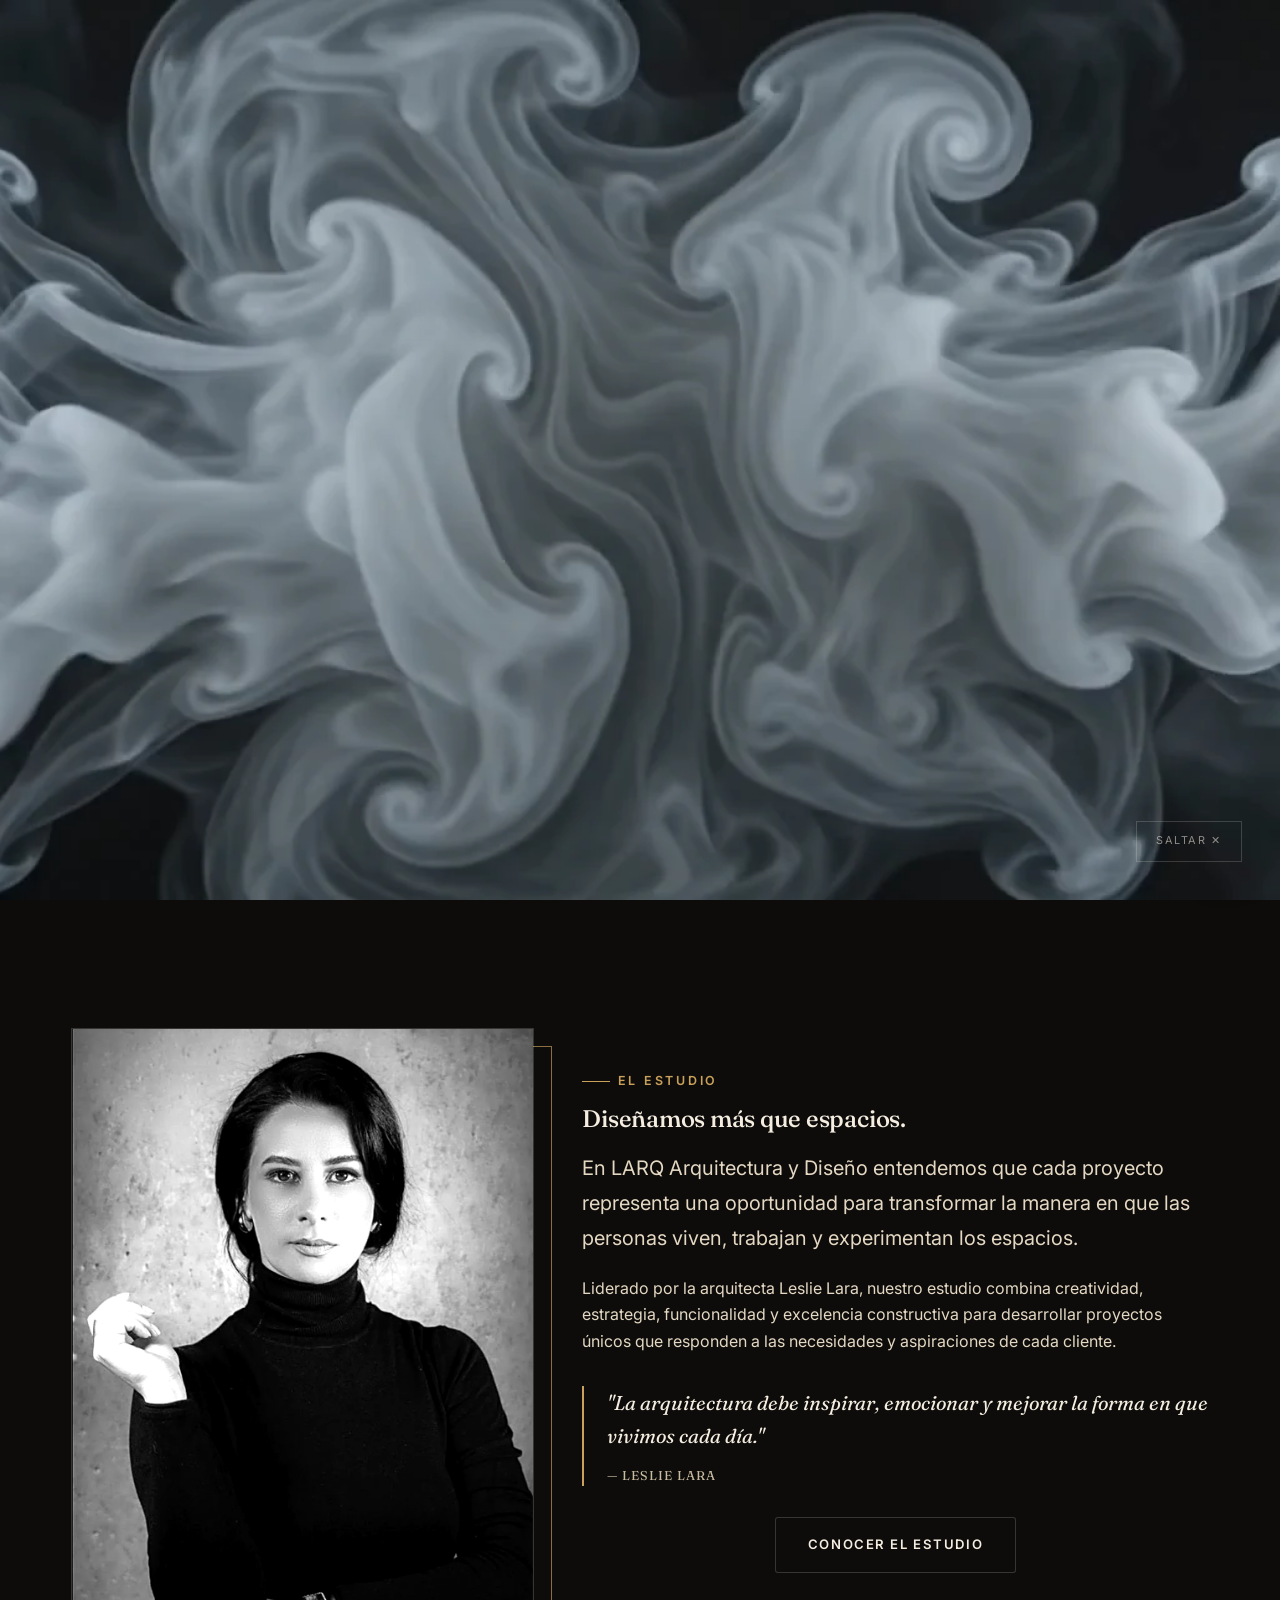
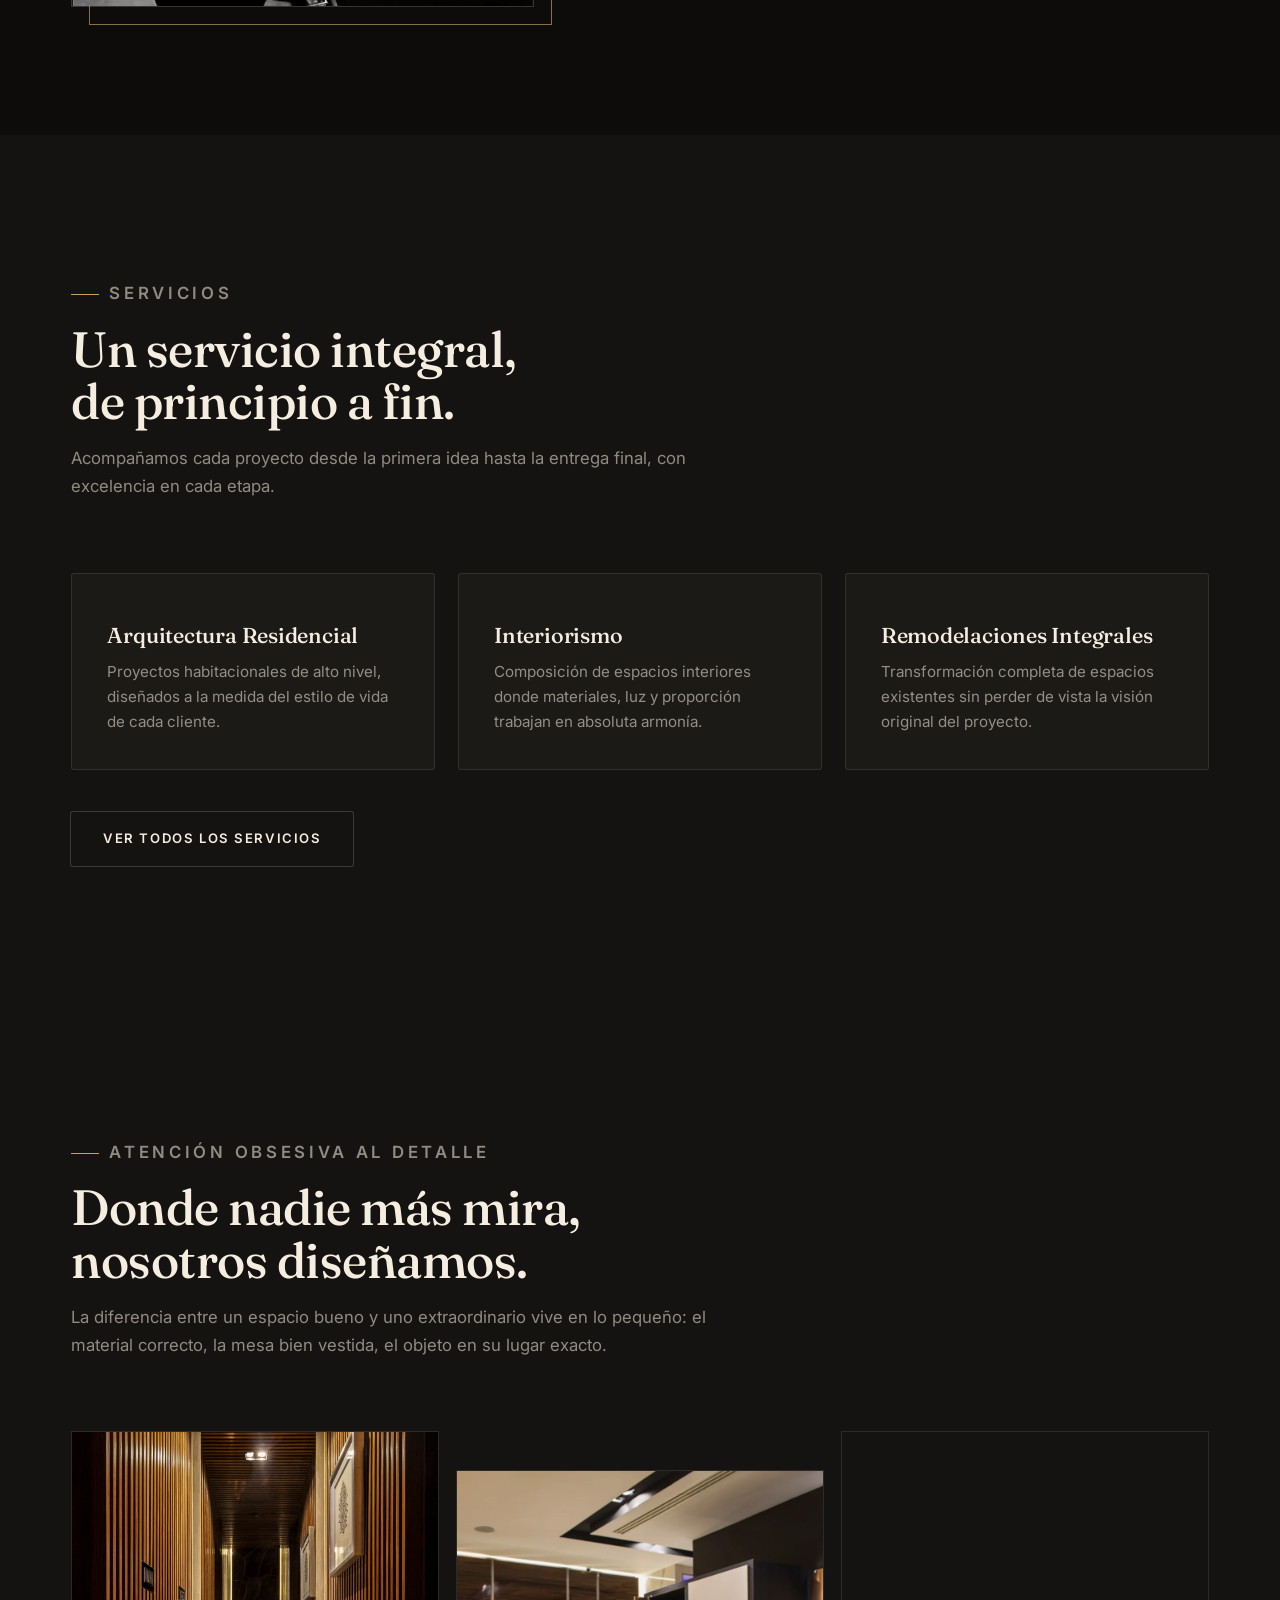
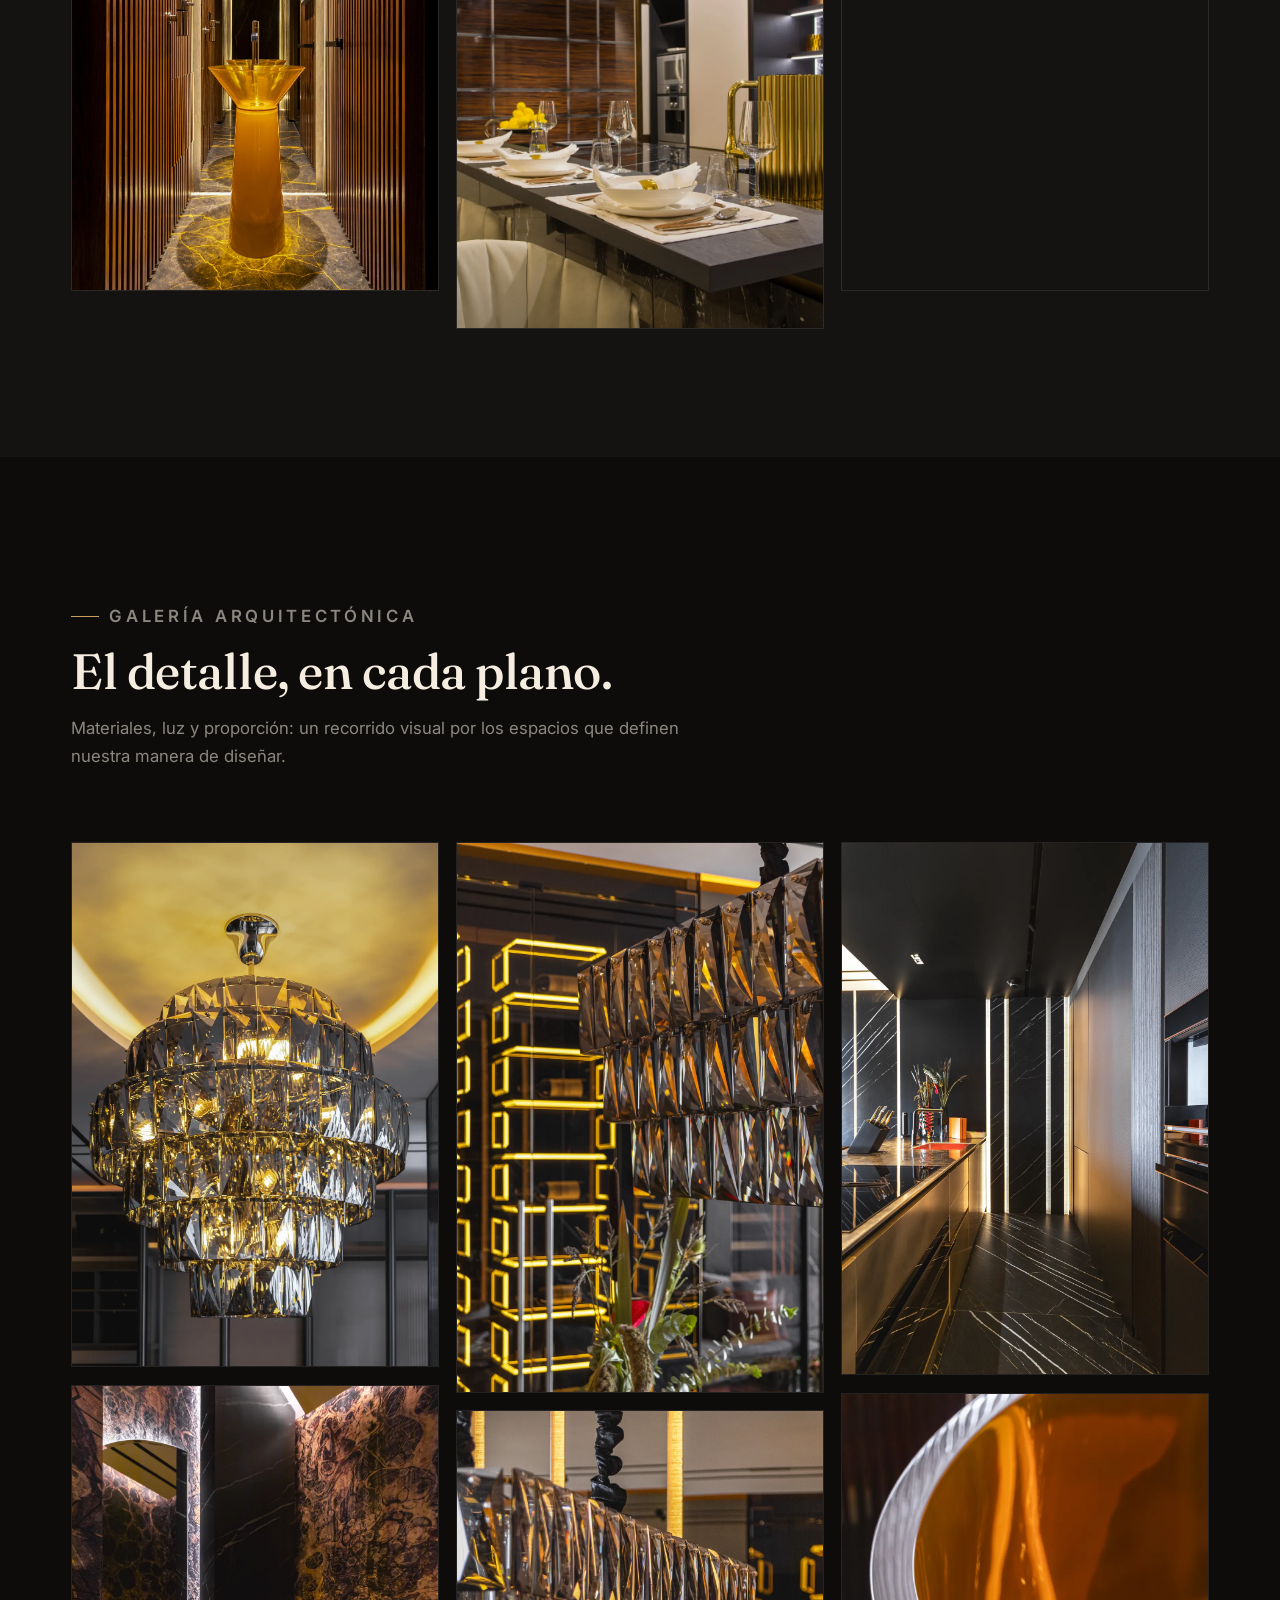
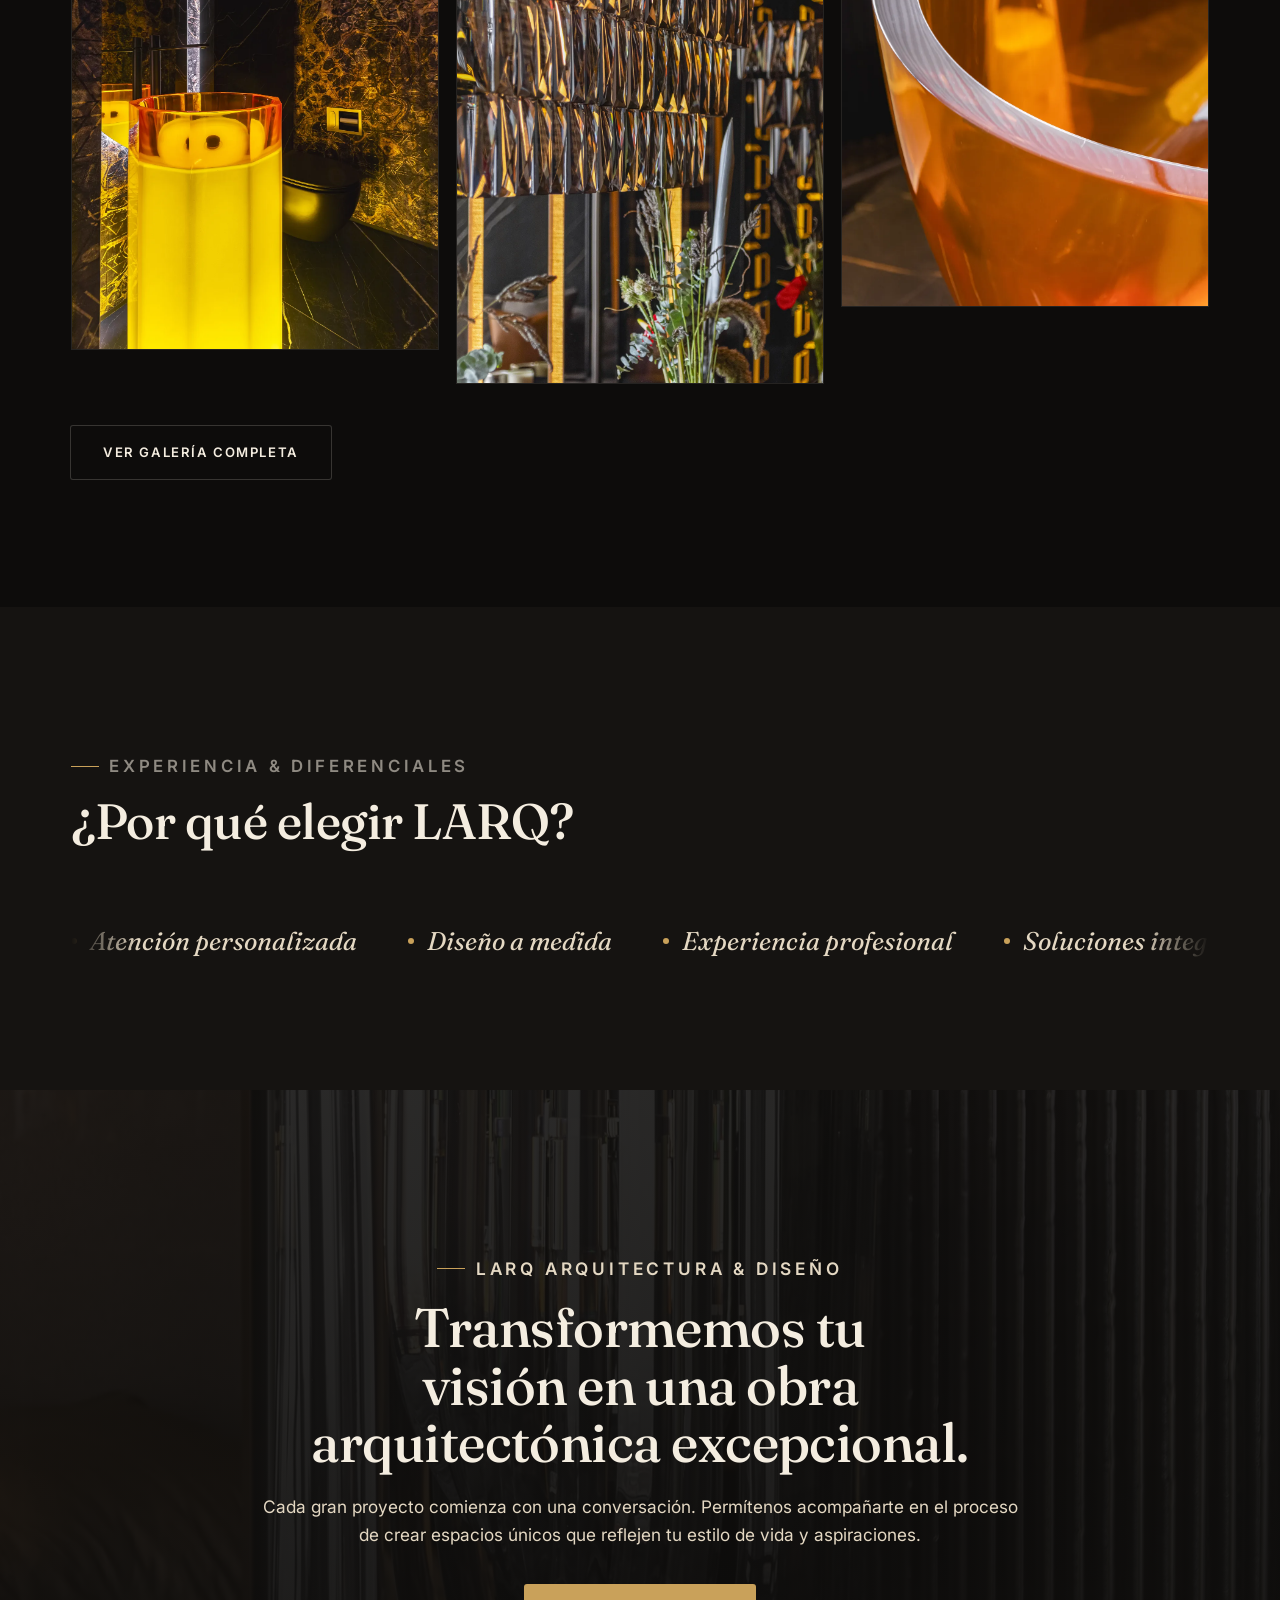
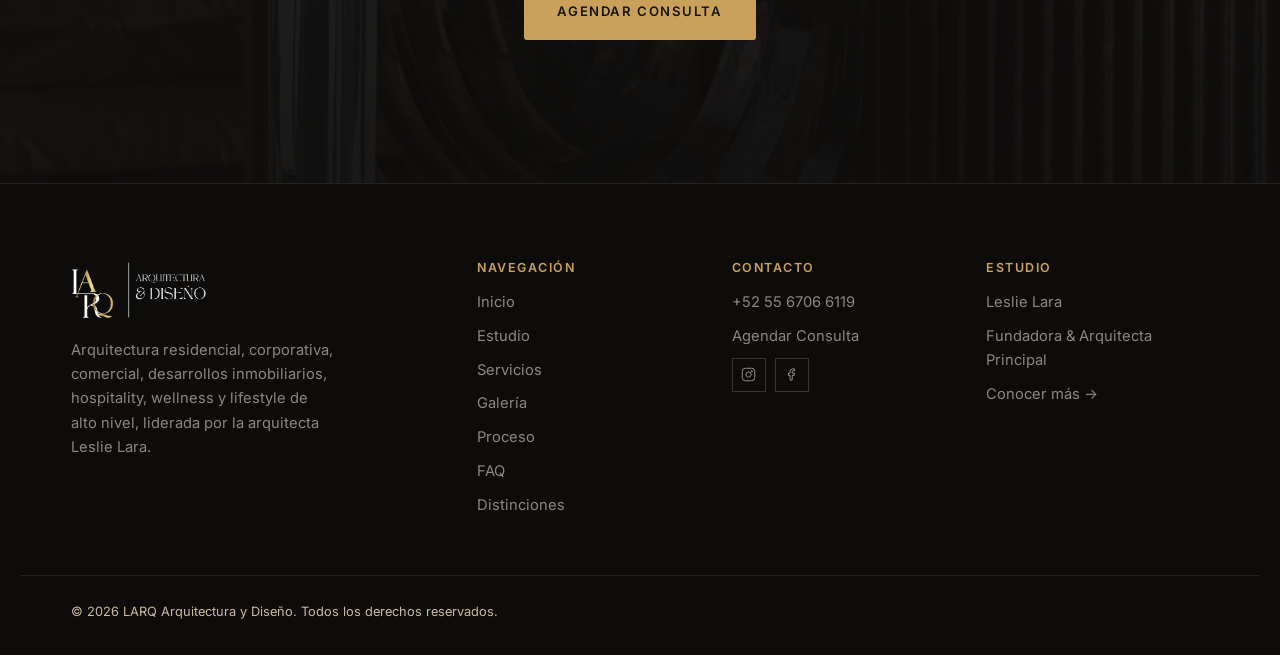
==== commit a23ced94: "Mejoreas al Desempeño del Sitio" ====
--- a/index.html
+++ b/index.html
@@ -2,12 +2,21 @@
 <html lang="es">
 <head>
   <meta charset="utf-8">
-  <!-- Google Tag Manager -->
-  <script>(function(w,d,s,l,i){w[l]=w[l]||[];w[l].push({'gtm.start':
-  new Date().getTime(),event:'gtm.js'});var f=d.getElementsByTagName(s)[0],
-  j=d.createElement(s),dl=l!='dataLayer'?'&l='+l:'';j.async=true;j.src=
-  'https://www.googletagmanager.com/gtm.js?id='+i+dl;f.parentNode.insertBefore(j,f);
-  })(window,document,'script','dataLayer','GTM-MJV6HFCL');</script>
+  <!-- Google Tag Manager (cargado tras el load para no bloquear el render inicial) -->
+  <script>
+  window.dataLayer = window.dataLayer || [];
+  (function(){
+    function loadGTM(){
+      (function(w,d,s,l,i){w[l]=w[l]||[];w[l].push({'gtm.start':
+      new Date().getTime(),event:'gtm.js'});var f=d.getElementsByTagName(s)[0],
+      j=d.createElement(s),dl=l!='dataLayer'?'&l='+l:'';j.async=true;j.src=
+      'https://www.googletagmanager.com/gtm.js?id='+i+dl;f.parentNode.insertBefore(j,f);
+      })(window,document,'script','dataLayer','GTM-MJV6HFCL');
+    }
+    if (document.readyState === 'complete') { loadGTM(); }
+    else { window.addEventListener('load', loadGTM); }
+  })();
+  </script>
   <!-- End Google Tag Manager -->
   <meta name="viewport" content="width=device-width, initial-scale=1">
   <title>LARQ Arquitectura y Diseño | Arquitectura Residencial de Lujo en México</title>
@@ -73,7 +82,7 @@
 
   <div class="splash video-mode" aria-hidden="true">
     <img class="splash-fallback-logo" src="assets/img/logo-full-gold.webp" alt="">
-    <video class="splash-video" poster="assets/video/logo-reveal-poster.webp" autoplay muted playsinline webkit-playsinline>
+    <video class="splash-video" poster="assets/video/logo-reveal-poster.webp" autoplay muted playsinline webkit-playsinline fetchpriority="low" preload="auto">
       <source src="assets/video/logo-reveal.mp4" type="video/mp4">
     </video>
     <button class="splash-skip" type="button">Saltar ✕</button>
--- a/styles.css
+++ b/styles.css
@@ -564,7 +564,7 @@
 /* Footer */
 .footer { border-top: 1px solid var(--line); padding: clamp(3rem, 6vw, 5rem) 0 2rem; }
 .footer-grid { display: grid; gap: 2.5rem; grid-template-columns: 1fr; }
-.footer-logo img { height: 58px; }
+.footer-logo img { height: 58px; width: auto; }
 .footer-cols { display: grid; gap: 2rem; grid-template-columns: repeat(2, 1fr); }
 .footer-col h3 { font-family: var(--sans); font-size: .78rem; letter-spacing: .12em; text-transform: uppercase; color: var(--gold); margin-bottom: 1rem; font-weight: 600;}
 .footer-col a, .footer-col span { display: block; color: var(--beige-mute); font-size: .92rem; margin-bottom: .6rem; }
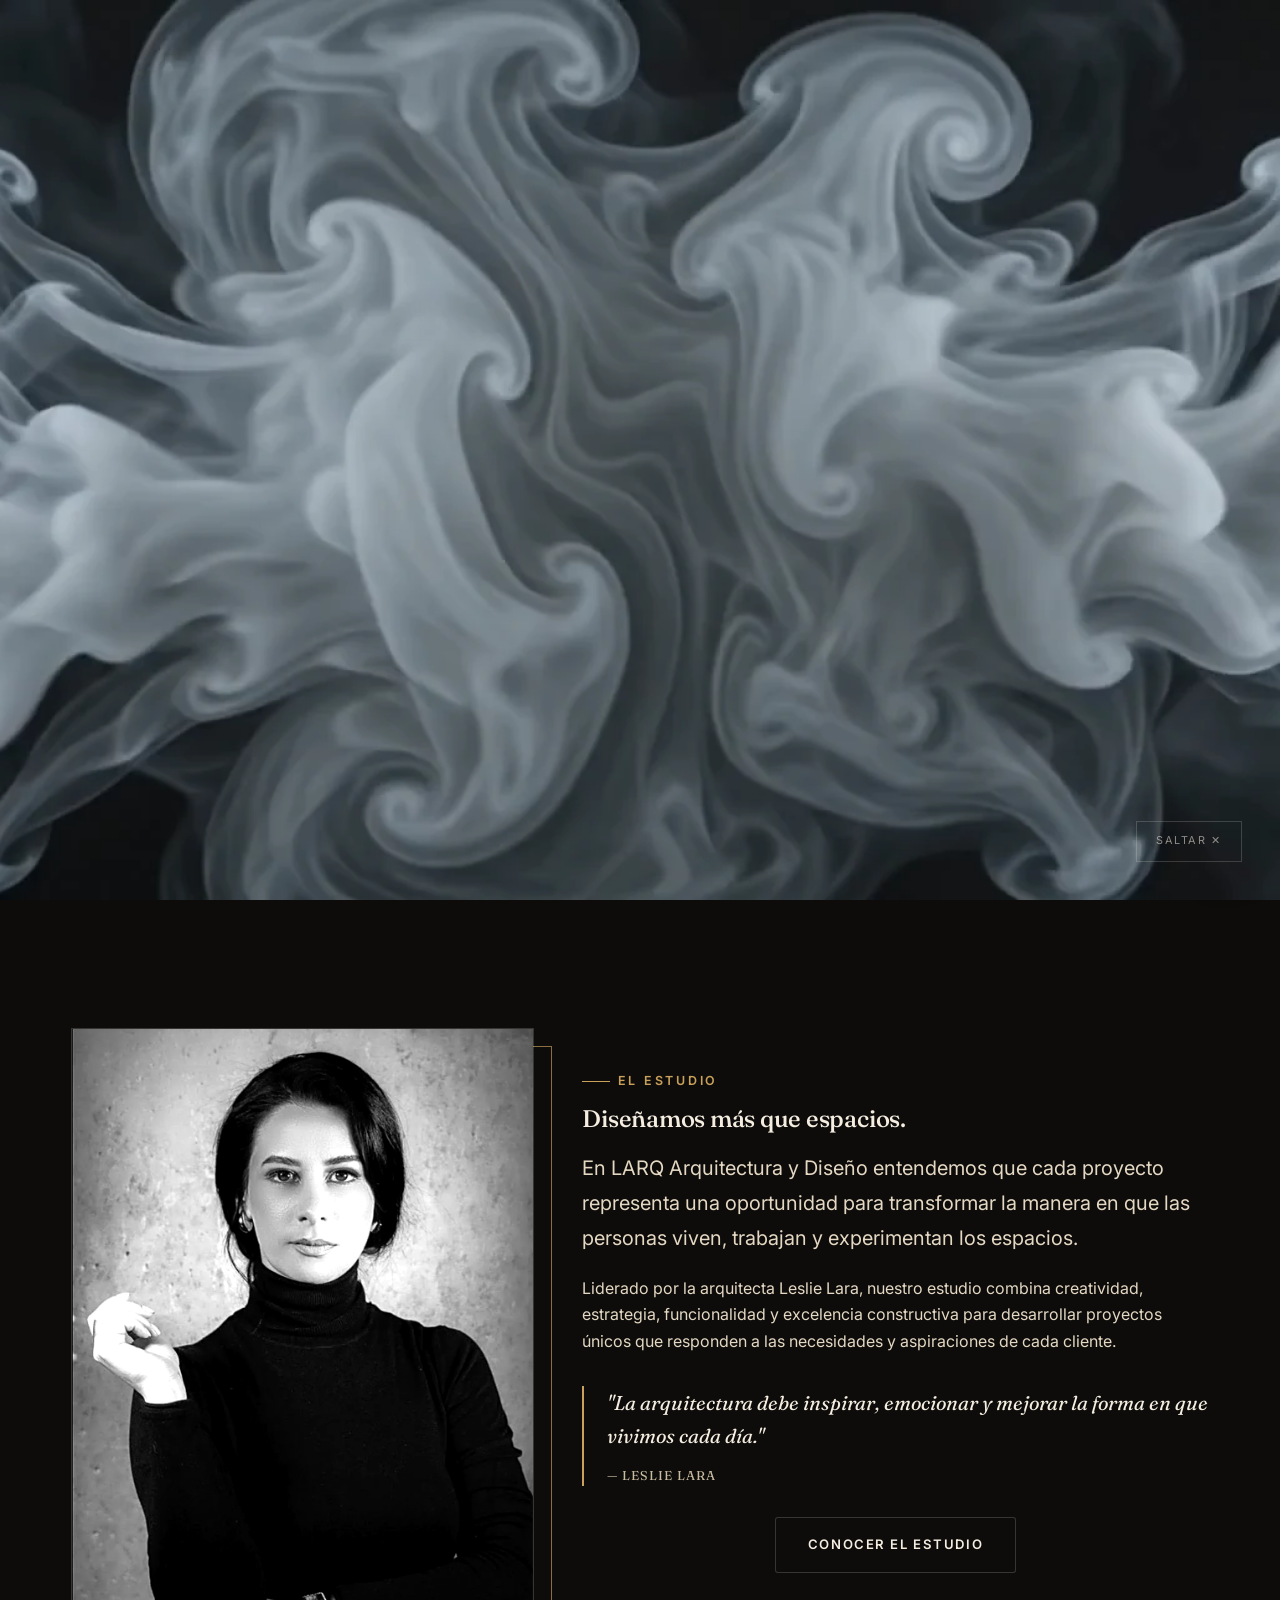
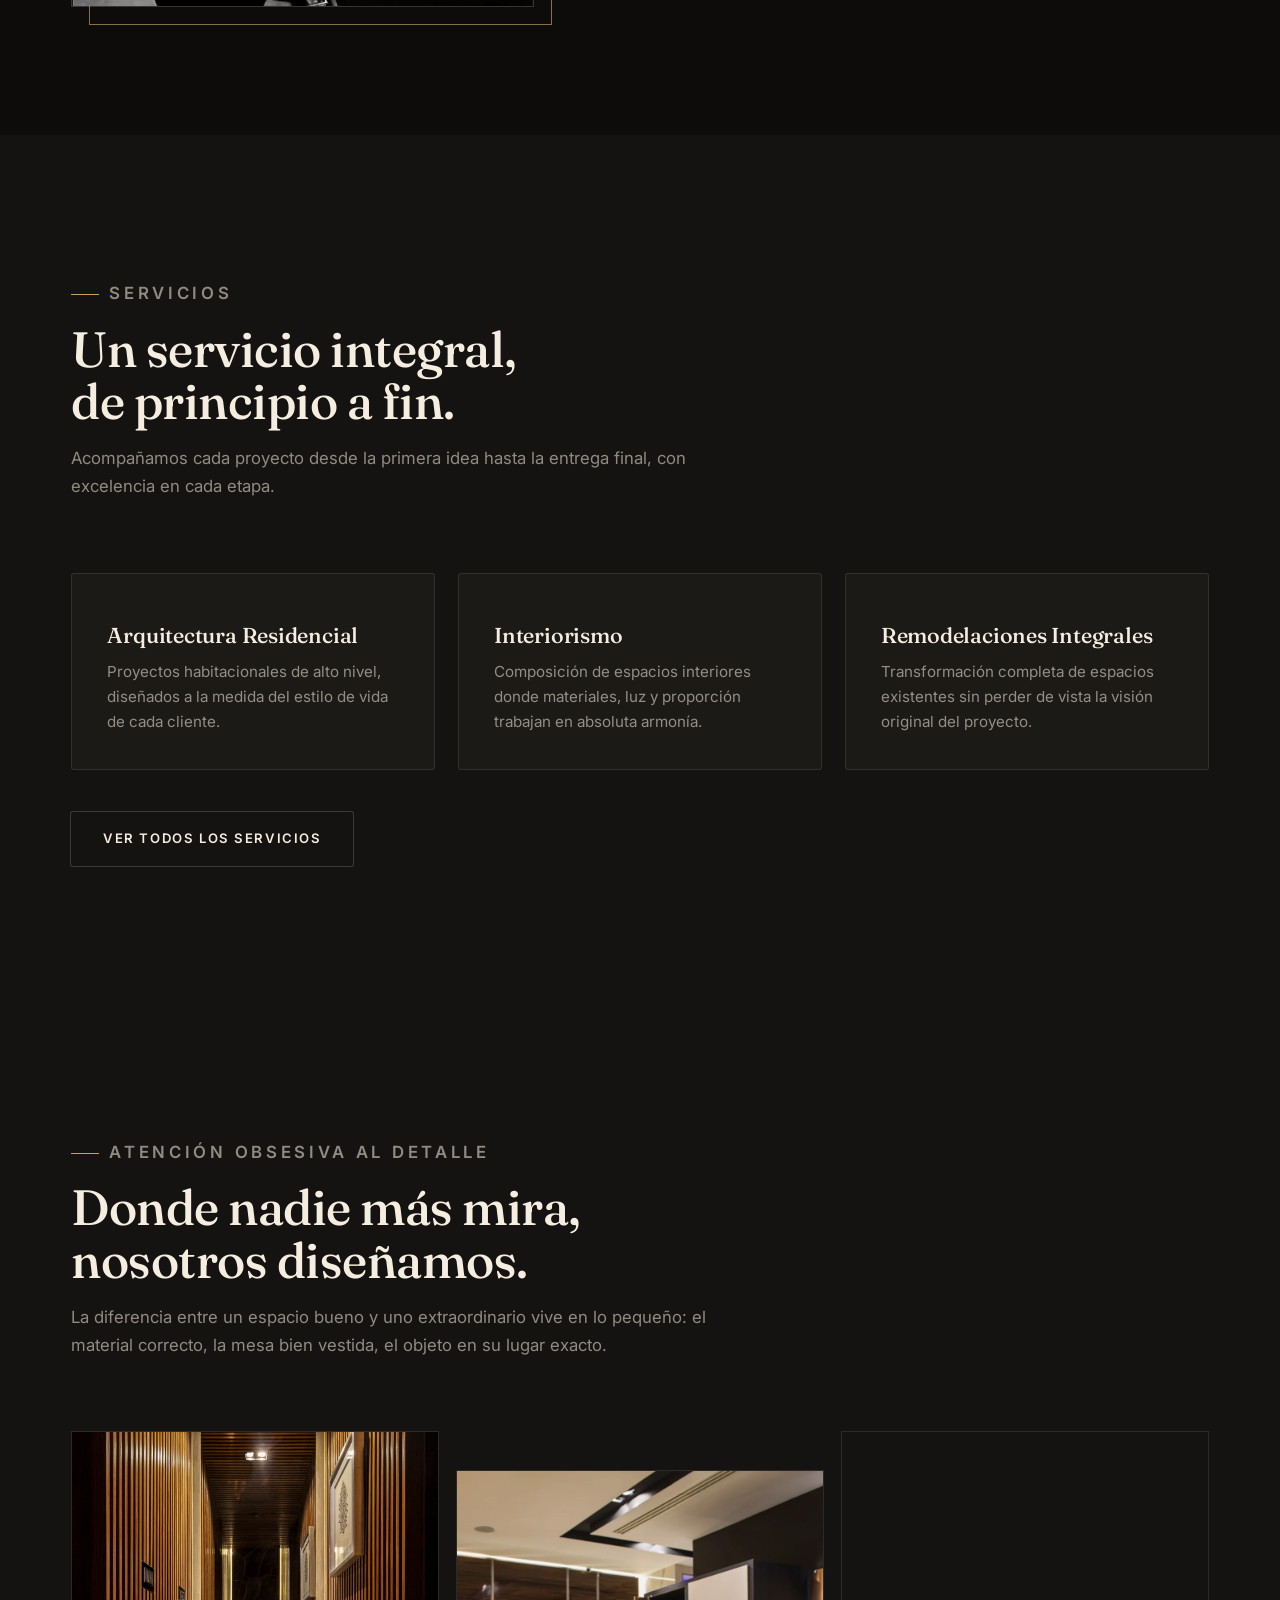
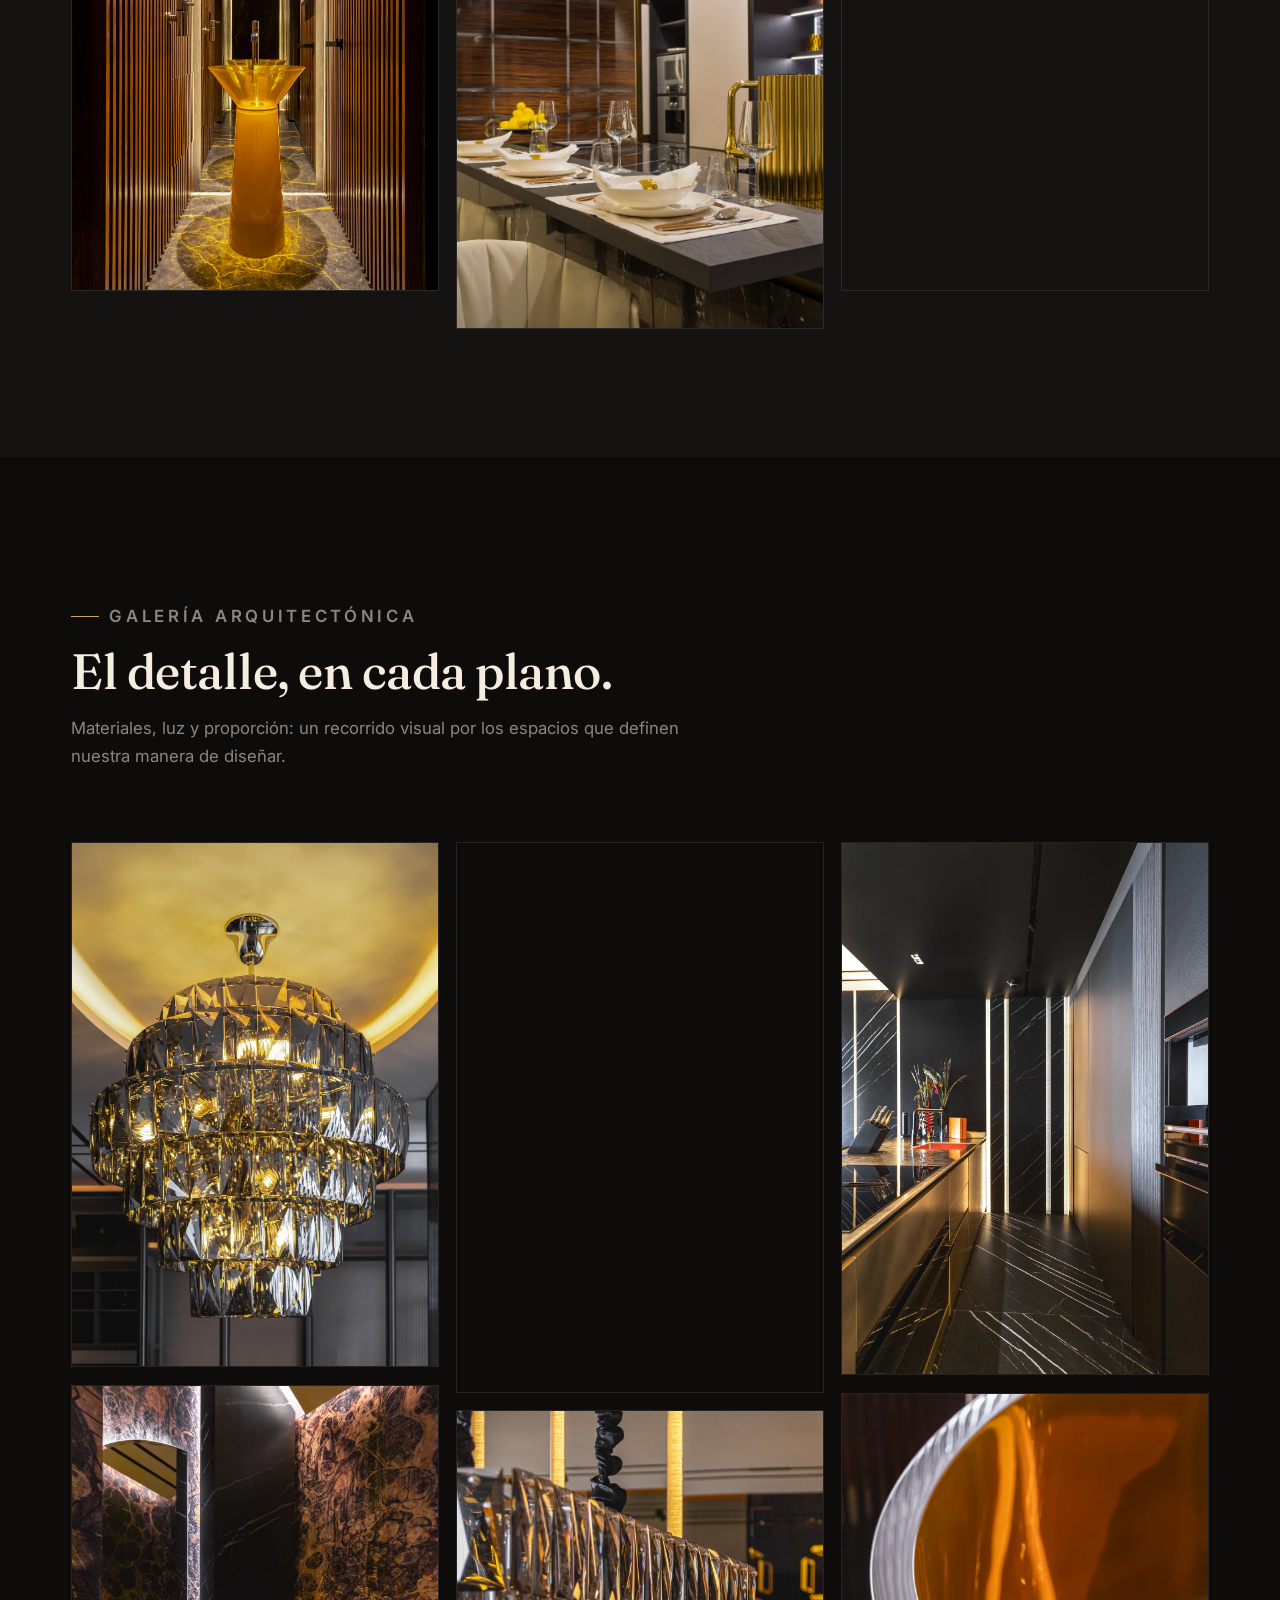
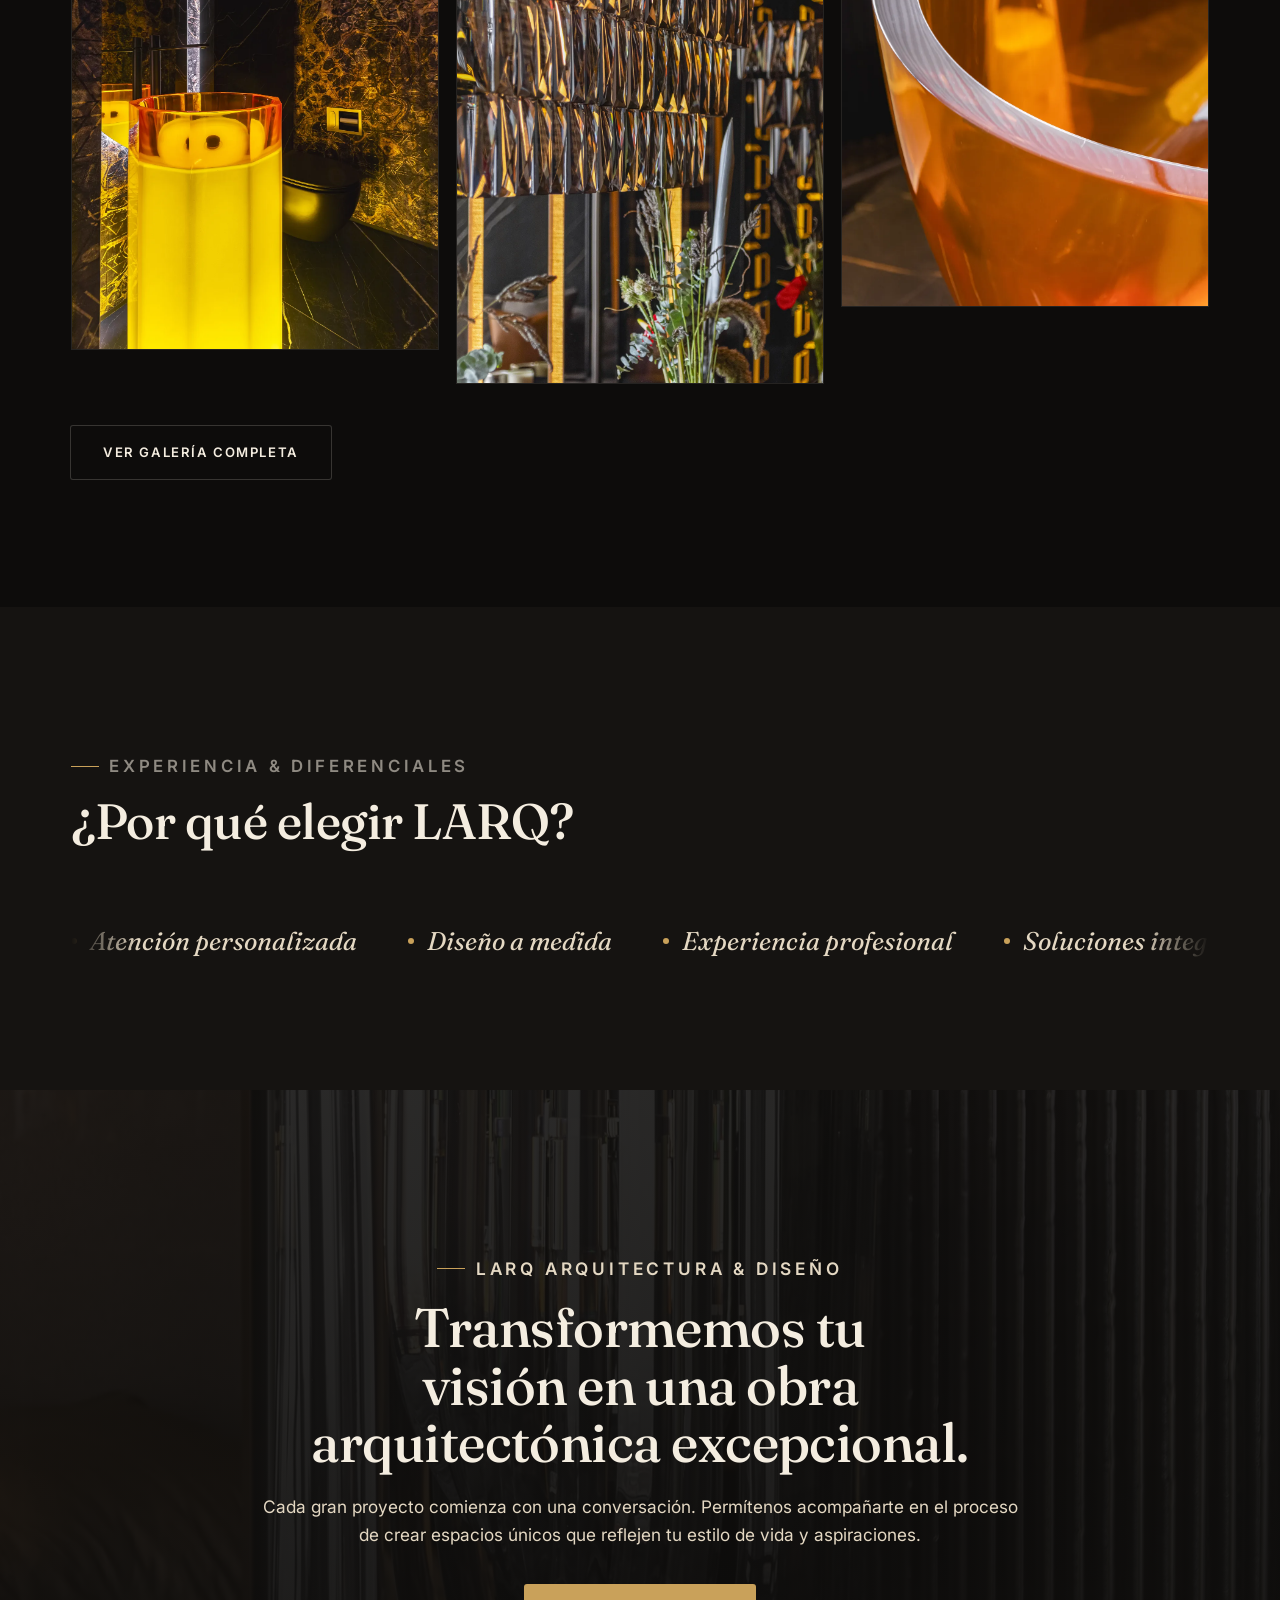
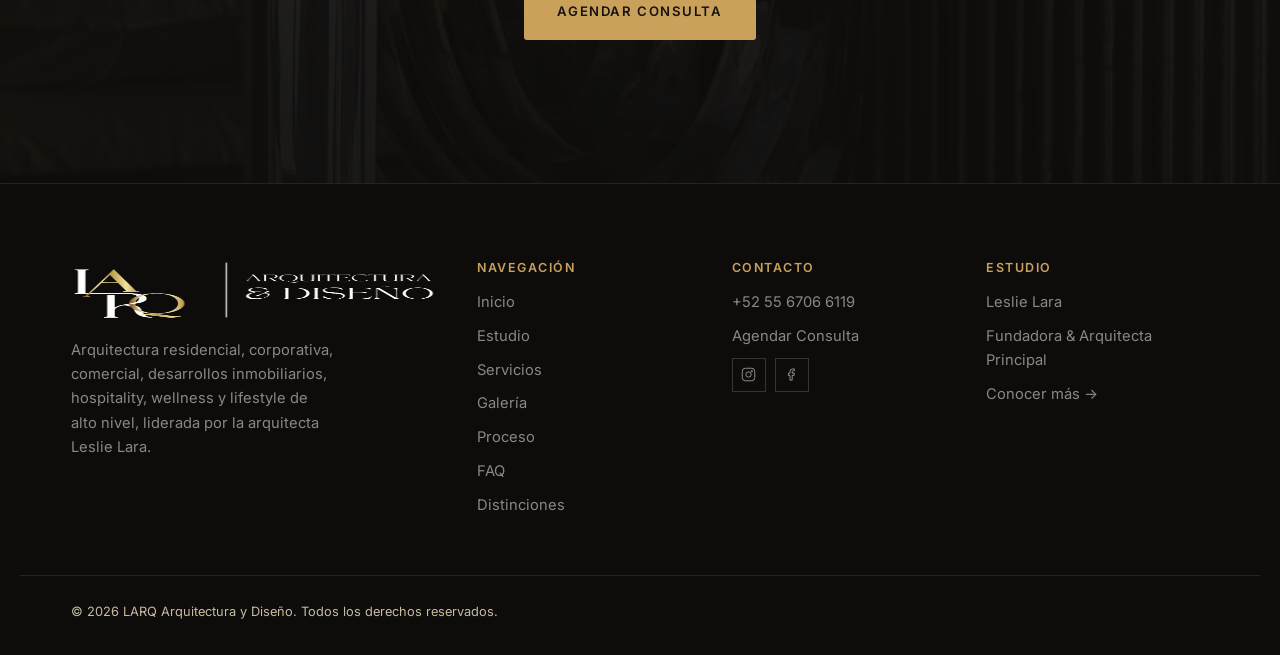
==== commit 35f8467f: "Mejora desempeño" ====
--- a/index.html
+++ b/index.html
@@ -2,21 +2,12 @@
 <html lang="es">
 <head>
   <meta charset="utf-8">
-  <!-- Google Tag Manager (cargado tras el load para no bloquear el render inicial) -->
-  <script>
-  window.dataLayer = window.dataLayer || [];
-  (function(){
-    function loadGTM(){
-      (function(w,d,s,l,i){w[l]=w[l]||[];w[l].push({'gtm.start':
-      new Date().getTime(),event:'gtm.js'});var f=d.getElementsByTagName(s)[0],
-      j=d.createElement(s),dl=l!='dataLayer'?'&l='+l:'';j.async=true;j.src=
-      'https://www.googletagmanager.com/gtm.js?id='+i+dl;f.parentNode.insertBefore(j,f);
-      })(window,document,'script','dataLayer','GTM-MJV6HFCL');
-    }
-    if (document.readyState === 'complete') { loadGTM(); }
-    else { window.addEventListener('load', loadGTM); }
-  })();
-  </script>
+  <!-- Google Tag Manager -->
+  <script>(function(w,d,s,l,i){w[l]=w[l]||[];w[l].push({'gtm.start':
+  new Date().getTime(),event:'gtm.js'});var f=d.getElementsByTagName(s)[0],
+  j=d.createElement(s),dl=l!='dataLayer'?'&l='+l:'';j.async=true;j.src=
+  'https://www.googletagmanager.com/gtm.js?id='+i+dl;f.parentNode.insertBefore(j,f);
+  })(window,document,'script','dataLayer','GTM-MJV6HFCL');</script>
   <!-- End Google Tag Manager -->
   <meta name="viewport" content="width=device-width, initial-scale=1">
   <title>LARQ Arquitectura y Diseño | Arquitectura Residencial de Lujo en México</title>
@@ -82,7 +73,7 @@
 
   <div class="splash video-mode" aria-hidden="true">
     <img class="splash-fallback-logo" src="assets/img/logo-full-gold.webp" alt="">
-    <video class="splash-video" poster="assets/video/logo-reveal-poster.webp" autoplay muted playsinline webkit-playsinline fetchpriority="low" preload="auto">
+    <video class="splash-video" poster="assets/video/logo-reveal-poster.webp" autoplay muted playsinline webkit-playsinline>
       <source src="assets/video/logo-reveal.mp4" type="video/mp4">
     </video>
     <button class="splash-skip" type="button">Saltar ✕</button>
--- a/styles.css
+++ b/styles.css
@@ -564,7 +564,7 @@
 /* Footer */
 .footer { border-top: 1px solid var(--line); padding: clamp(3rem, 6vw, 5rem) 0 2rem; }
 .footer-grid { display: grid; gap: 2.5rem; grid-template-columns: 1fr; }
-.footer-logo img { height: 58px; width: auto; }
+.footer-logo img { height: 58px; }
 .footer-cols { display: grid; gap: 2rem; grid-template-columns: repeat(2, 1fr); }
 .footer-col h3 { font-family: var(--sans); font-size: .78rem; letter-spacing: .12em; text-transform: uppercase; color: var(--gold); margin-bottom: 1rem; font-weight: 600;}
 .footer-col a, .footer-col span { display: block; color: var(--beige-mute); font-size: .92rem; margin-bottom: .6rem; }
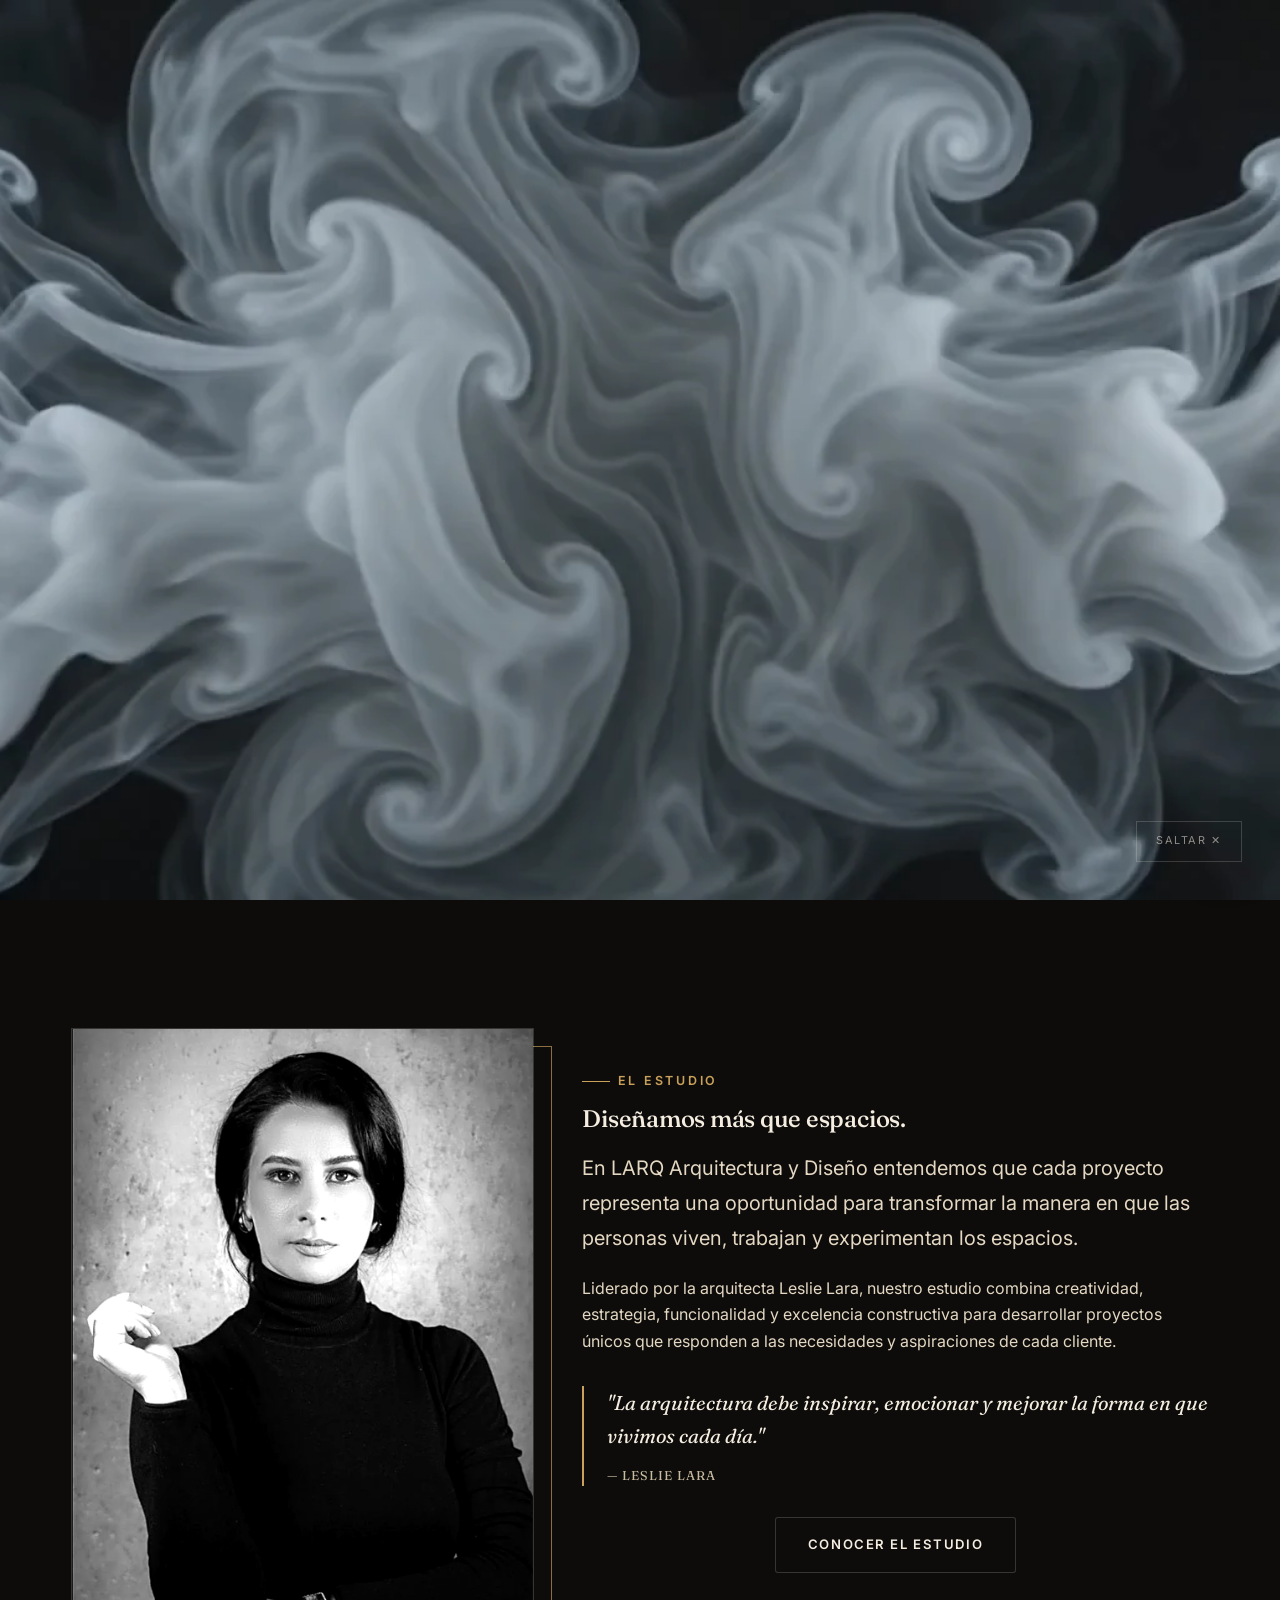
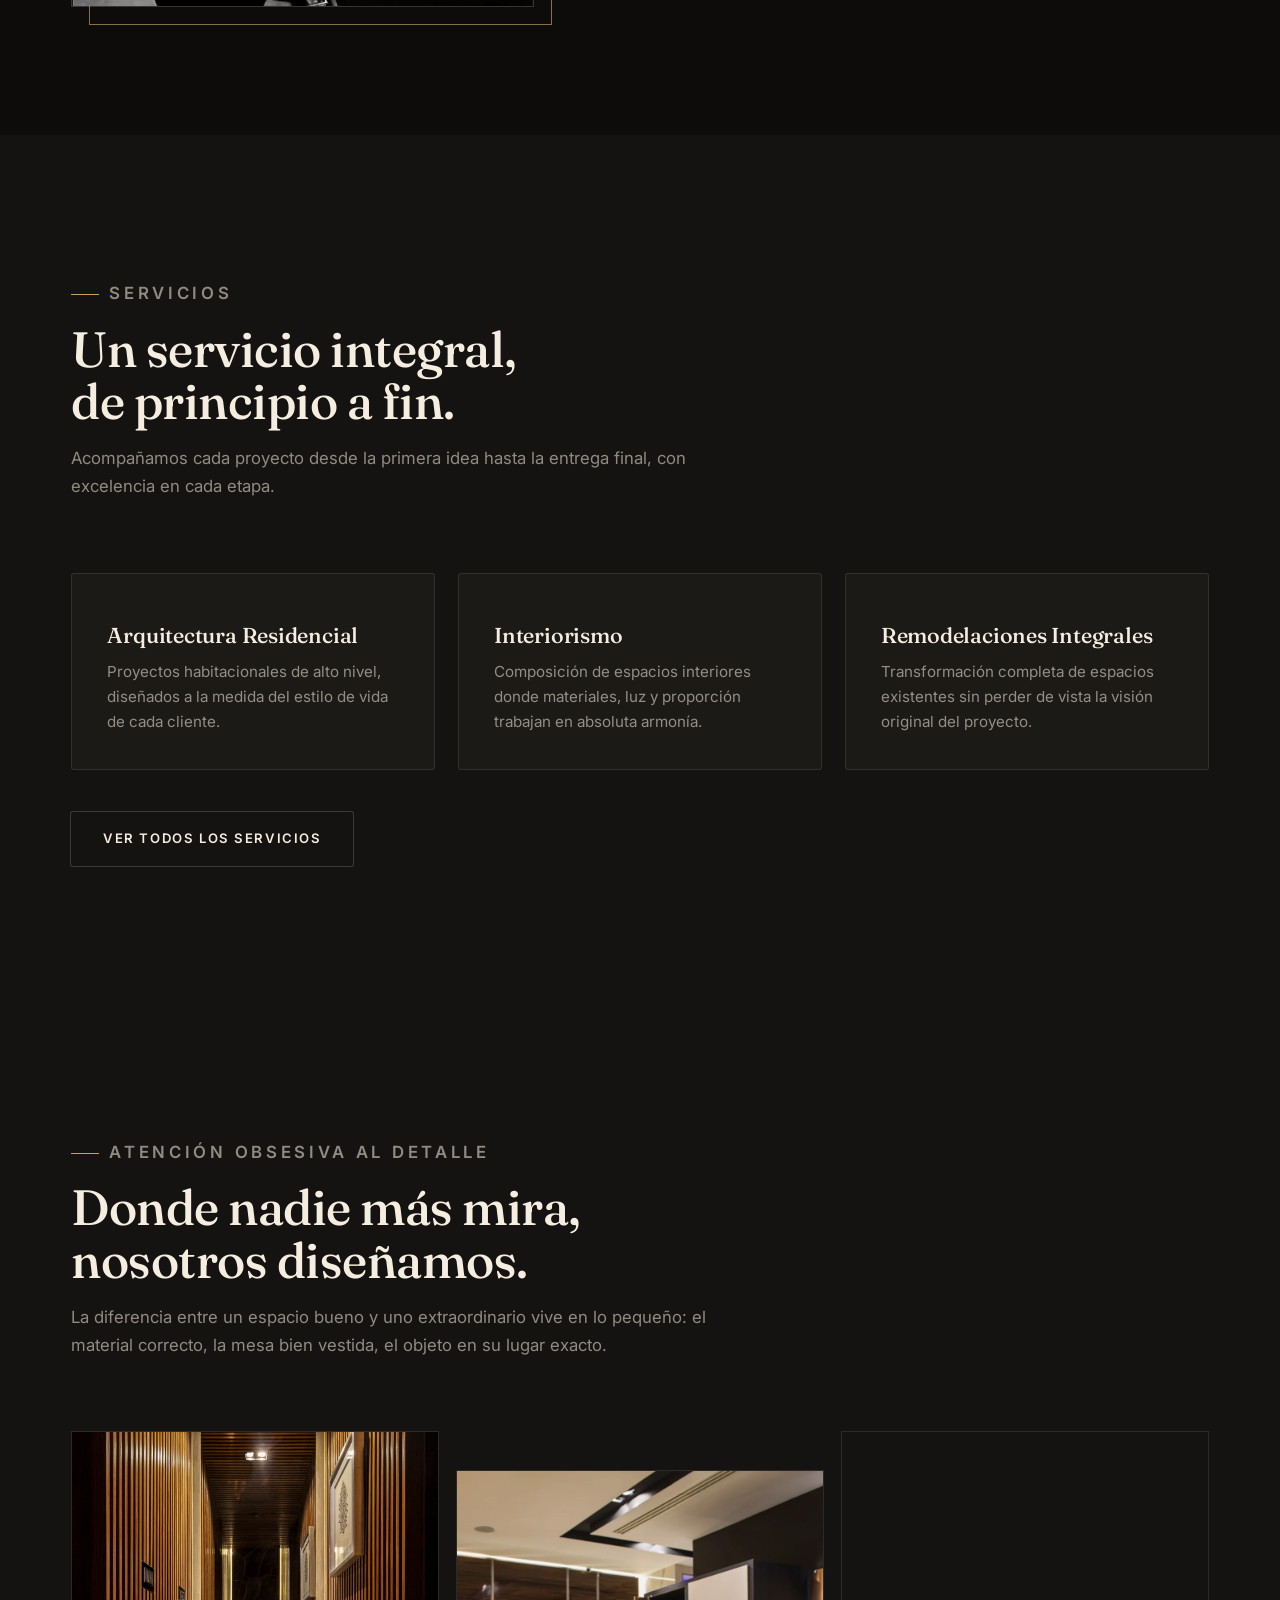
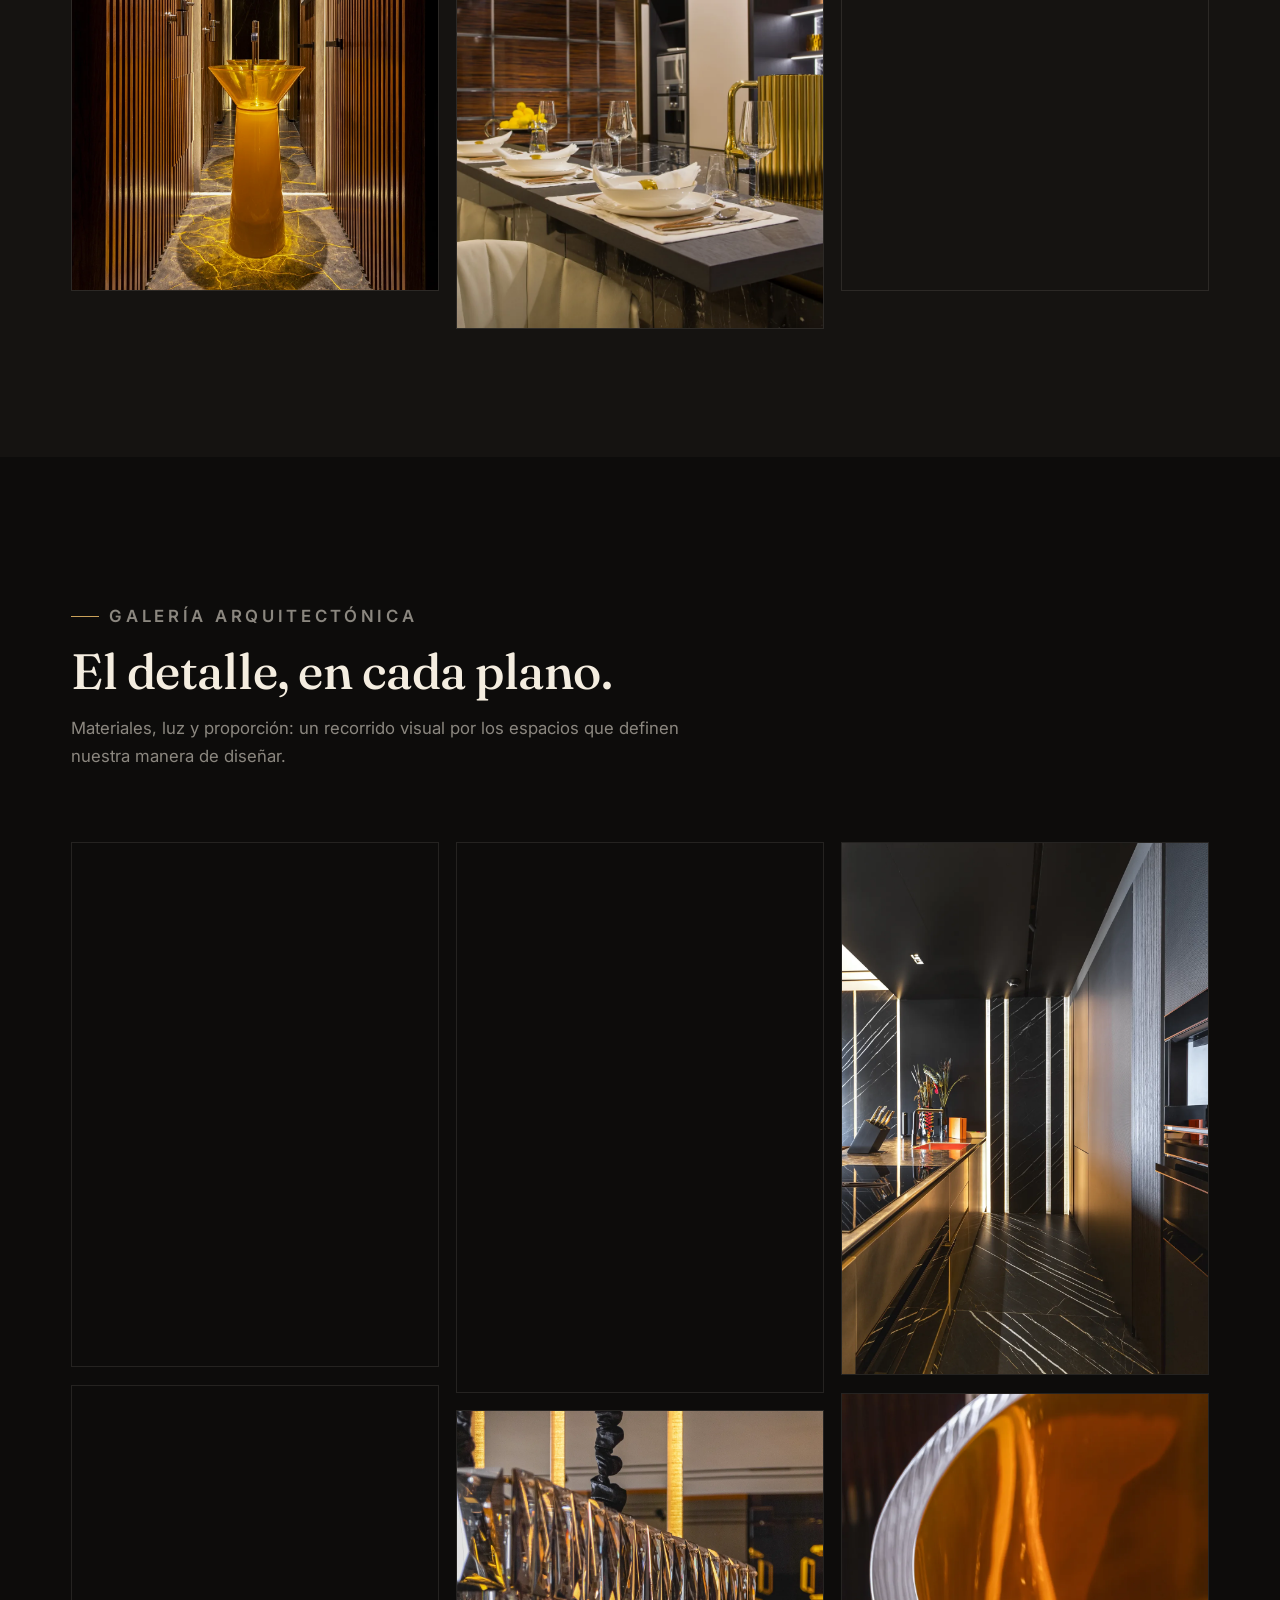
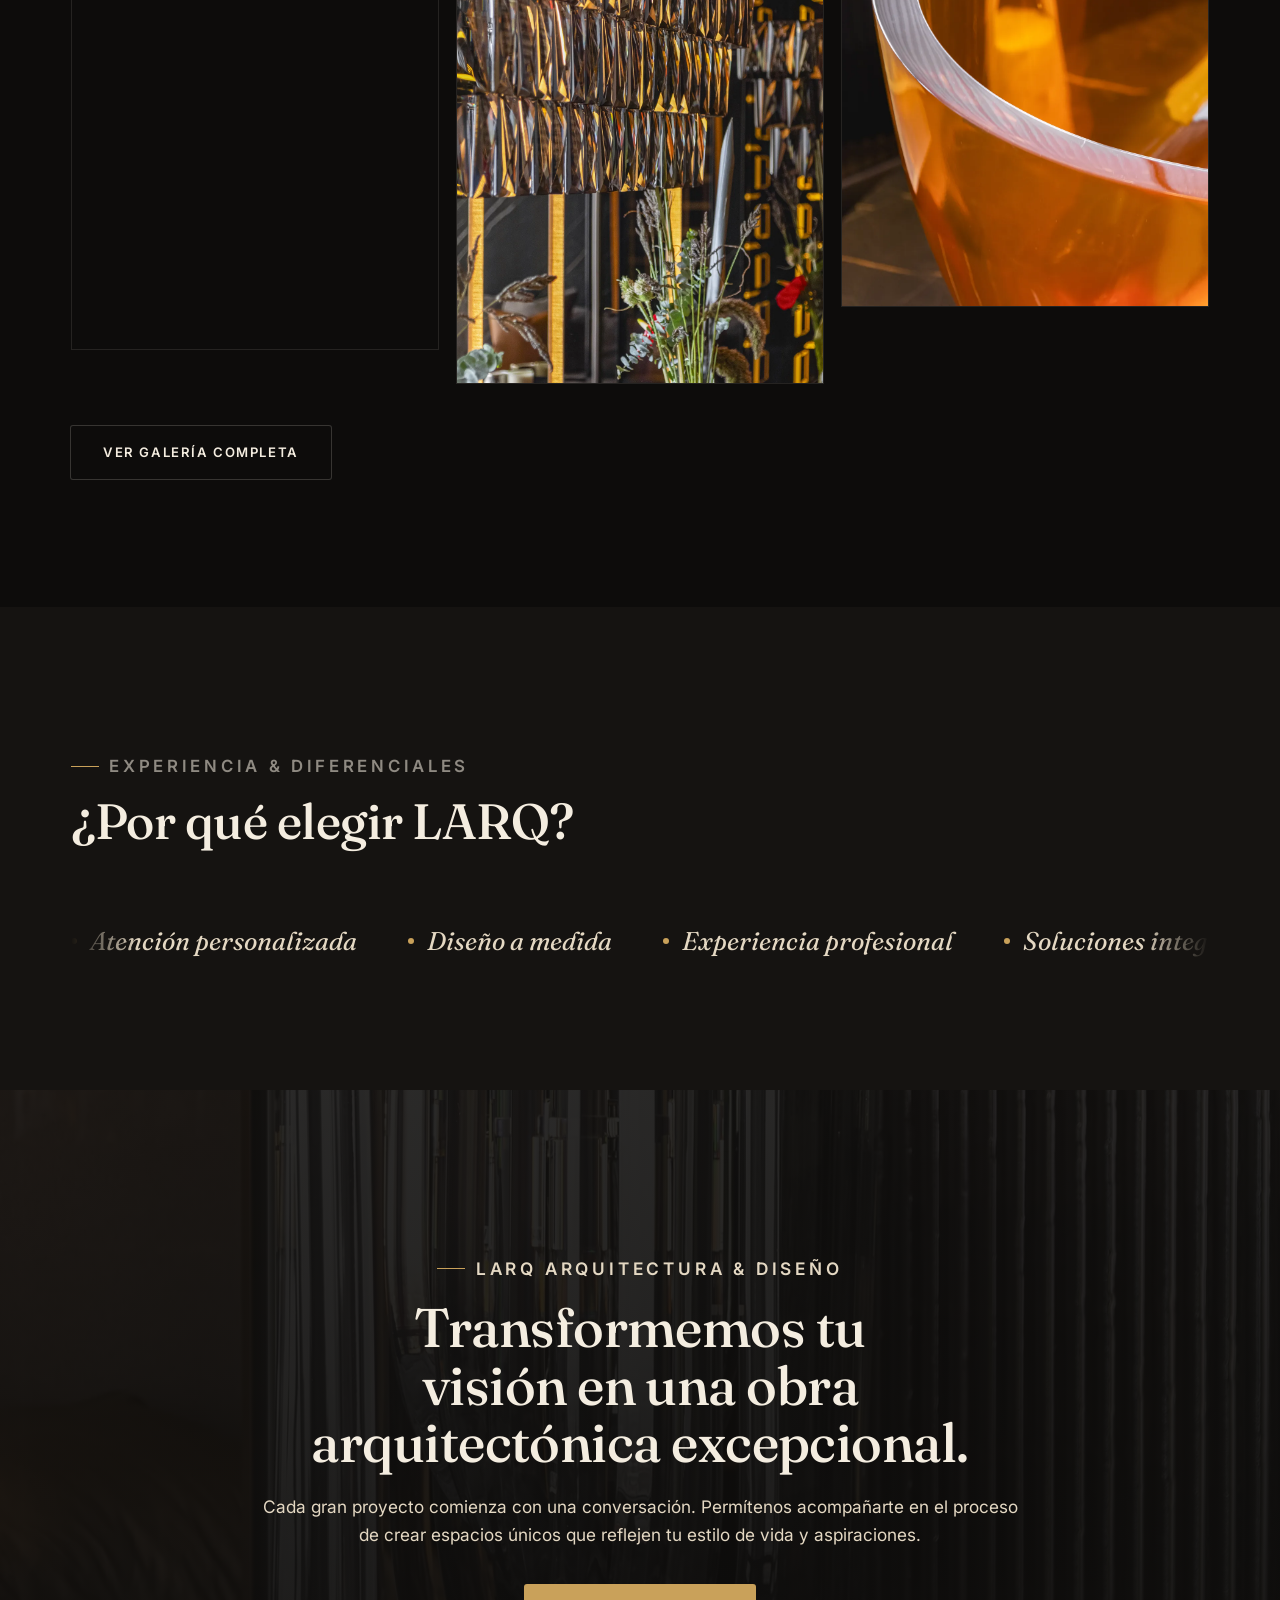
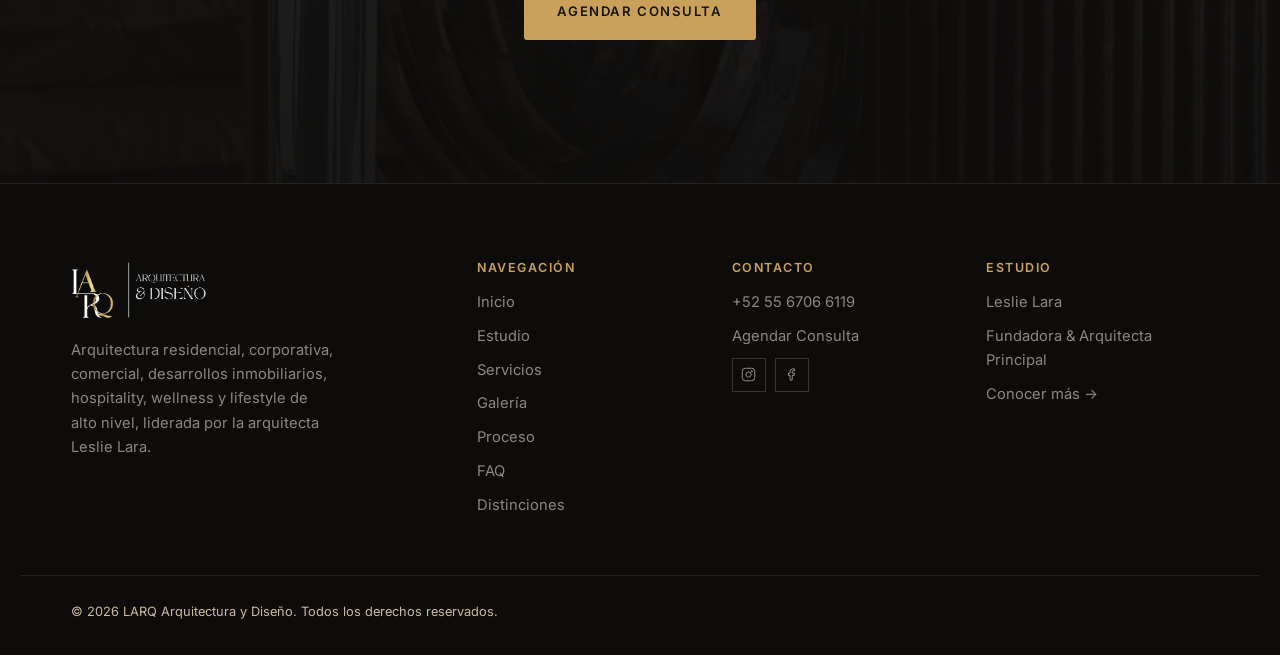
==== commit 049faf84: "Prepara migración a Hostinger: formulario con envío de correo propio y cache headers - send-mail.php" ====
--- a/index.html
+++ b/index.html
@@ -72,7 +72,7 @@
   <a href="#main" class="skip-link">Saltar al contenido</a>
 
   <div class="splash video-mode" aria-hidden="true">
-    <img class="splash-fallback-logo" src="assets/img/logo-full-gold.webp" alt="">
+    <img class="splash-fallback-logo" src="assets/img/logo-full-gold.webp" alt="" width="2598" height="1152">
     <video class="splash-video" poster="assets/video/logo-reveal-poster.webp" autoplay muted playsinline webkit-playsinline>
       <source src="assets/video/logo-reveal.mp4" type="video/mp4">
     </video>
@@ -201,7 +201,7 @@
         </div>
         <div class="detail-grid">
           <div class="detail-item reveal" data-lightbox-trigger data-index="0">
-            <img src="assets/img/gallery/pasillo-tocador-ambar-01.webp" alt="Pasillo de tocador con lavabo escultórico de resina ámbar, madera y mármol" loading="lazy" decoding="async">
+            <img src="assets/img/gallery/pasillo-tocador-ambar-01.webp" alt="Pasillo de tocador con lavabo escultórico de resina ámbar, madera y mármol" loading="lazy" decoding="async" width="1093" height="1700">
             <span class="detail-item-num">01</span>
             <div class="detail-item-border"></div>
             <div class="detail-item-overlay">
@@ -213,7 +213,7 @@
             </div>
           </div>
           <div class="detail-item reveal" data-lightbox-trigger data-index="1">
-            <img src="assets/img/gallery/cocina-mesa-vestida-01.webp" alt="Mesa de cocina vestida con vajilla blanca y acentos dorados junto a alacena de madera" loading="lazy" decoding="async">
+            <img src="assets/img/gallery/cocina-mesa-vestida-01.webp" alt="Mesa de cocina vestida con vajilla blanca y acentos dorados junto a alacena de madera" loading="lazy" decoding="async" width="1700" height="1134">
             <span class="detail-item-num">02</span>
             <div class="detail-item-border"></div>
             <div class="detail-item-overlay">
@@ -225,7 +225,7 @@
             </div>
           </div>
           <div class="detail-item reveal" data-lightbox-trigger data-index="2">
-            <img src="assets/img/gallery/detalle-jarrones-dorados-01.webp" alt="Jarrones dorados acanalados con alcatraces sobre mesa de centro de cristal" loading="lazy" decoding="async">
+            <img src="assets/img/gallery/detalle-jarrones-dorados-01.webp" alt="Jarrones dorados acanalados con alcatraces sobre mesa de centro de cristal" loading="lazy" decoding="async" width="1134" height="1700">
             <span class="detail-item-num">03</span>
             <div class="detail-item-border"></div>
             <div class="detail-item-overlay">
@@ -249,22 +249,22 @@
         </div>
         <div class="gallery-masonry">
           <div class="gallery-item reveal" data-lightbox-trigger data-index="3">
-            <img src="assets/img/gallery/candelabro-completo.webp" alt="Candelabro de cristal a gran escala en vestíbulo de mármol negro" loading="lazy" decoding="async">
+            <img src="assets/img/gallery/candelabro-completo.webp" alt="Candelabro de cristal a gran escala en vestíbulo de mármol negro" loading="lazy" decoding="async" width="1100" height="1573">
           </div>
           <div class="gallery-item reveal" data-lightbox-trigger data-index="4">
-            <img src="assets/img/gallery/bano-cilindro-ambar-01.webp" alt="Baño de lujo con lavabo de resina ámbar y mármol veteado" loading="lazy" decoding="async">
+            <img src="assets/img/gallery/bano-cilindro-ambar-01.webp" alt="Baño de lujo con lavabo de resina ámbar y mármol veteado" loading="lazy" decoding="async" width="1200" height="1851">
           </div>
           <div class="gallery-item reveal" data-lightbox-trigger data-index="5">
-            <img src="assets/img/gallery/cava-vinos-01.webp" alt="Cava de vinos con iluminación dorada y candelabro de cristal" loading="lazy" decoding="async">
+            <img src="assets/img/gallery/cava-vinos-01.webp" alt="Cava de vinos con iluminación dorada y candelabro de cristal" loading="lazy" decoding="async" width="1200" height="1800">
           </div>
           <div class="gallery-item reveal" data-lightbox-trigger data-index="6">
-            <img src="assets/img/gallery/candelabro-cristales-01.webp" alt="Detalle de cristales facetados de candelabro" loading="lazy" decoding="async">
+            <img src="assets/img/gallery/candelabro-cristales-01.webp" alt="Detalle de cristales facetados de candelabro" loading="lazy" decoding="async" width="1200" height="1878">
           </div>
           <div class="gallery-item reveal" data-lightbox-trigger data-index="7">
-            <img src="assets/img/gallery/pasillo-cocina-marmol-01.webp" alt="Pasillo de cocina en mármol negro con iluminación dorada" loading="lazy" decoding="async">
+            <img src="assets/img/gallery/pasillo-cocina-marmol-01.webp" alt="Pasillo de cocina en mármol negro con iluminación dorada" loading="lazy" decoding="async" width="1200" height="1742">
           </div>
           <div class="gallery-item reveal" data-lightbox-trigger data-index="8">
-            <img src="assets/img/gallery/tina-curva-macro.webp" alt="Curva de resina ámbar en detalle de mobiliario de baño" loading="lazy" decoding="async">
+            <img src="assets/img/gallery/tina-curva-macro.webp" alt="Curva de resina ámbar en detalle de mobiliario de baño" loading="lazy" decoding="async" width="1100" height="1542">
           </div>
         </div>
         <div style="margin-top:2.6rem;">
@@ -303,7 +303,7 @@
     </section>
 
     <section class="final-cta">
-      <div class="final-cta-bg"><img src="assets/img/gallery/candelabro-vestibulo.webp" alt="" aria-hidden="true" loading="lazy"></div>
+      <div class="final-cta-bg"><img src="assets/img/gallery/candelabro-vestibulo.webp" alt="" aria-hidden="true" loading="lazy" width="1400" height="1995"></div>
       <div class="final-cta-tint"></div>
       <div class="final-cta-inner">
         <p class="kicker" style="justify-content:center;">LARQ Arquitectura &amp; Diseño</p>
--- a/styles.css
+++ b/styles.css
@@ -564,7 +564,7 @@
 /* Footer */
 .footer { border-top: 1px solid var(--line); padding: clamp(3rem, 6vw, 5rem) 0 2rem; }
 .footer-grid { display: grid; gap: 2.5rem; grid-template-columns: 1fr; }
-.footer-logo img { height: 58px; }
+.footer-logo img { height: 58px; width: auto; }
 .footer-cols { display: grid; gap: 2rem; grid-template-columns: repeat(2, 1fr); }
 .footer-col h3 { font-family: var(--sans); font-size: .78rem; letter-spacing: .12em; text-transform: uppercase; color: var(--gold); margin-bottom: 1rem; font-weight: 600;}
 .footer-col a, .footer-col span { display: block; color: var(--beige-mute); font-size: .92rem; margin-bottom: .6rem; }
@@ -597,7 +597,7 @@
   display: flex; align-items: center; justify-content: center;
   animation: splashOut .5s var(--ease-out) 1.8s forwards;
 }
-.splash img { height: 180px; animation: splashLogo 1.6s var(--ease-soft); }
+.splash img { height: 180px; width: auto; animation: splashLogo 1.6s var(--ease-soft); }
 @keyframes splashLogo { from { opacity: 0; transform: translateY(10px); } to { opacity: 1; transform: translateY(0); } }
 @keyframes splashOut { to { opacity: 0; visibility: hidden; pointer-events: none; } }
 
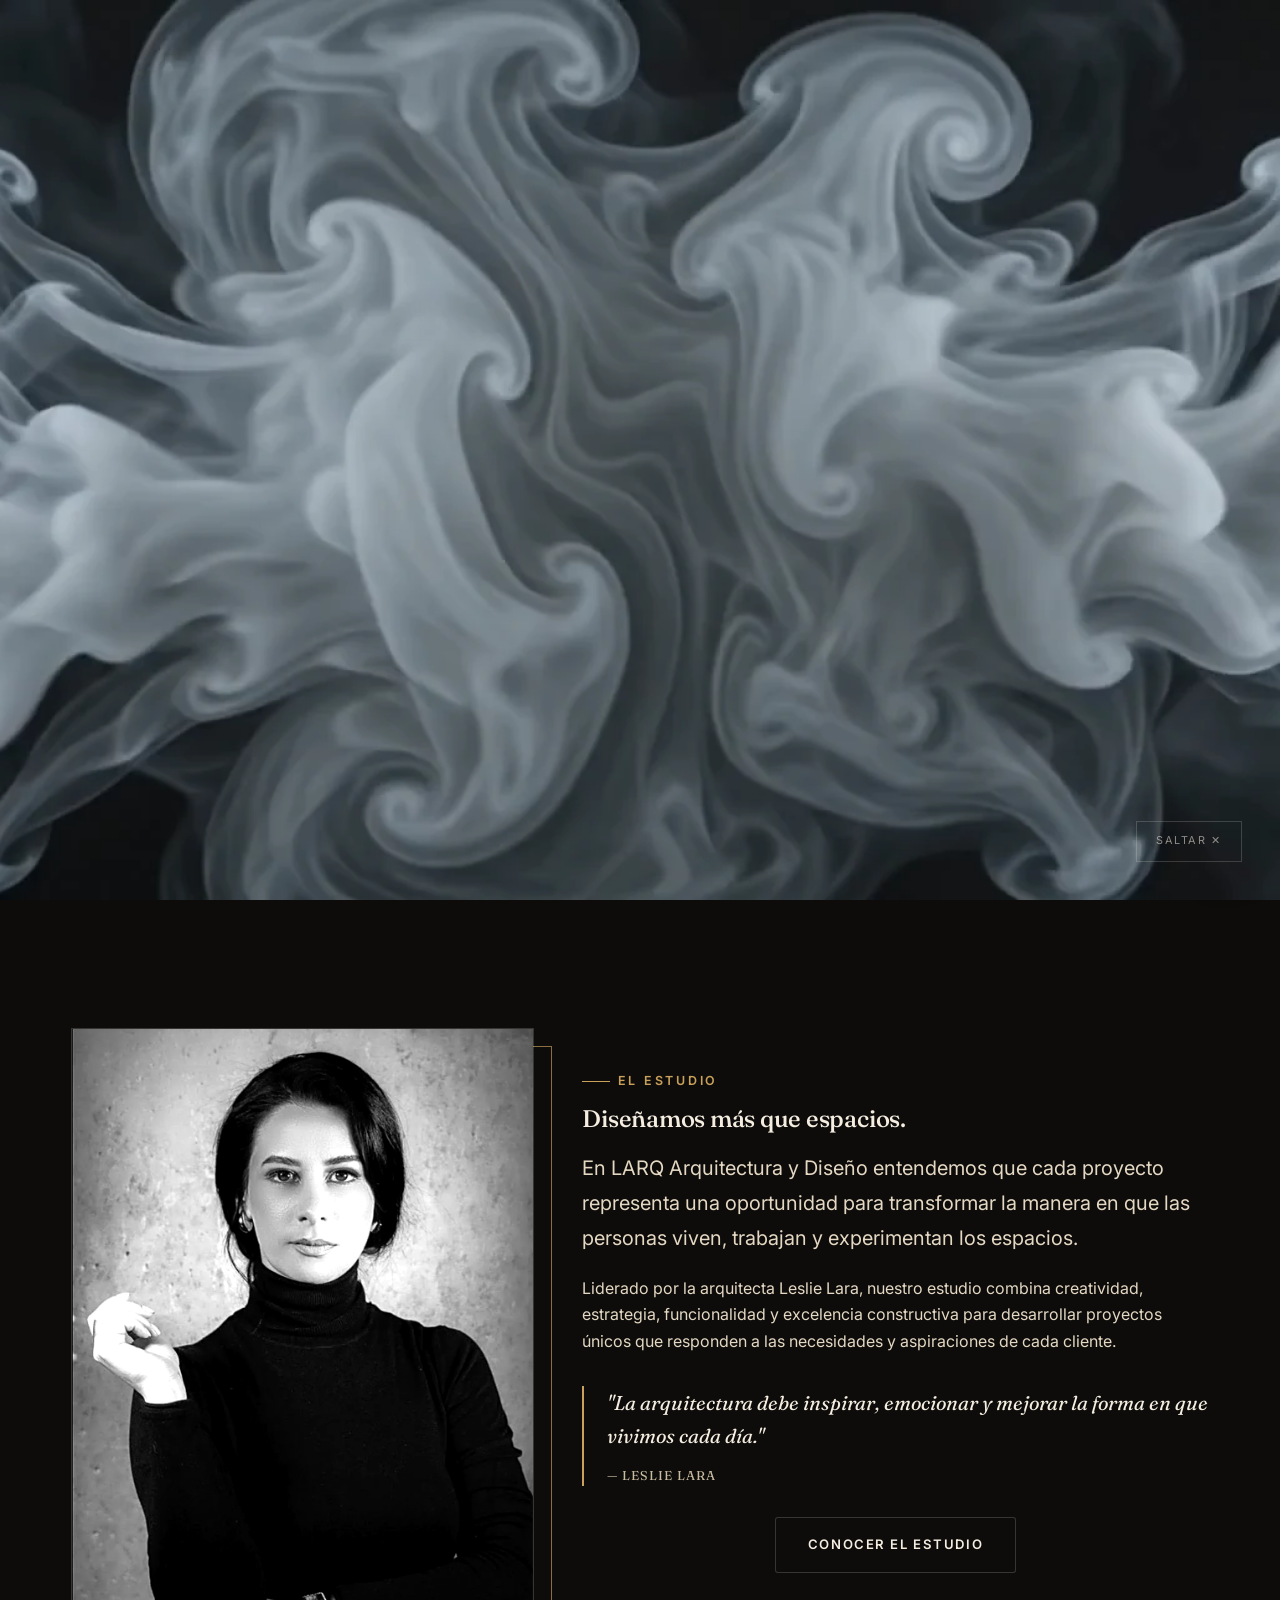
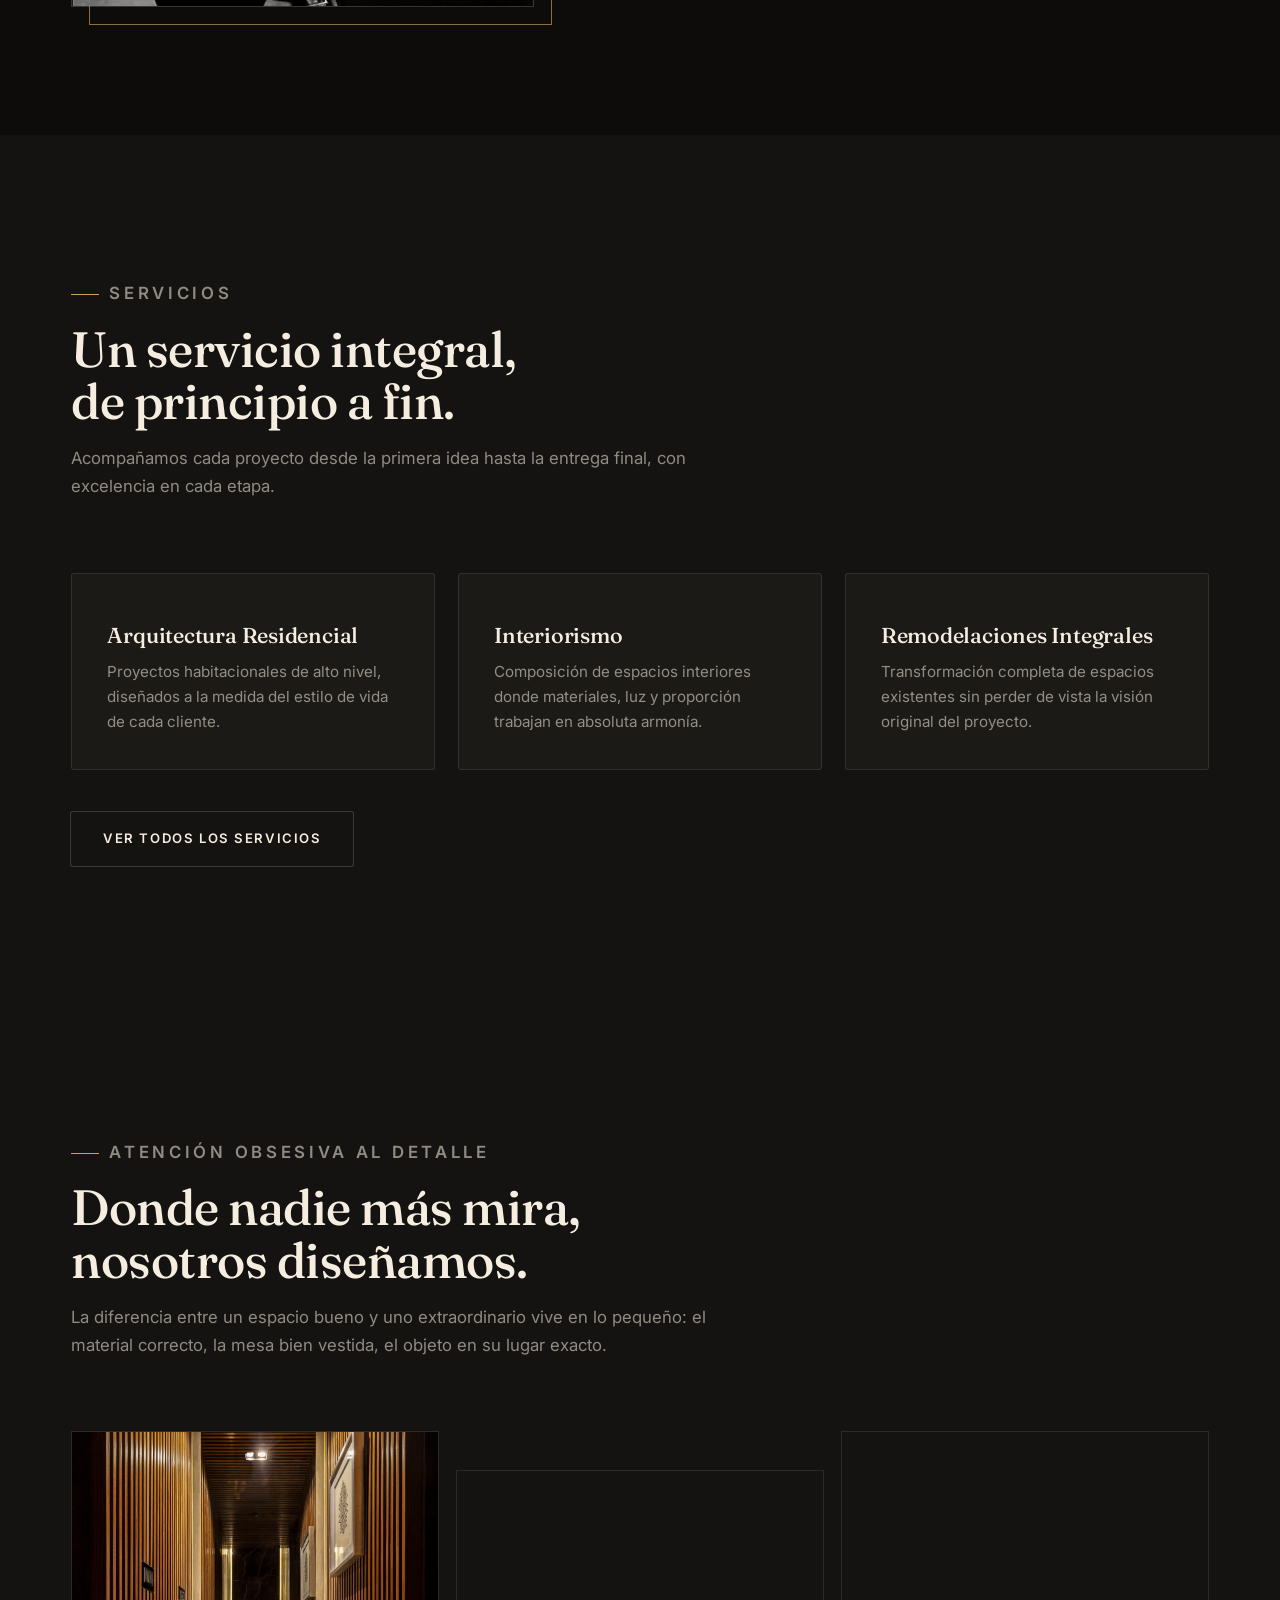
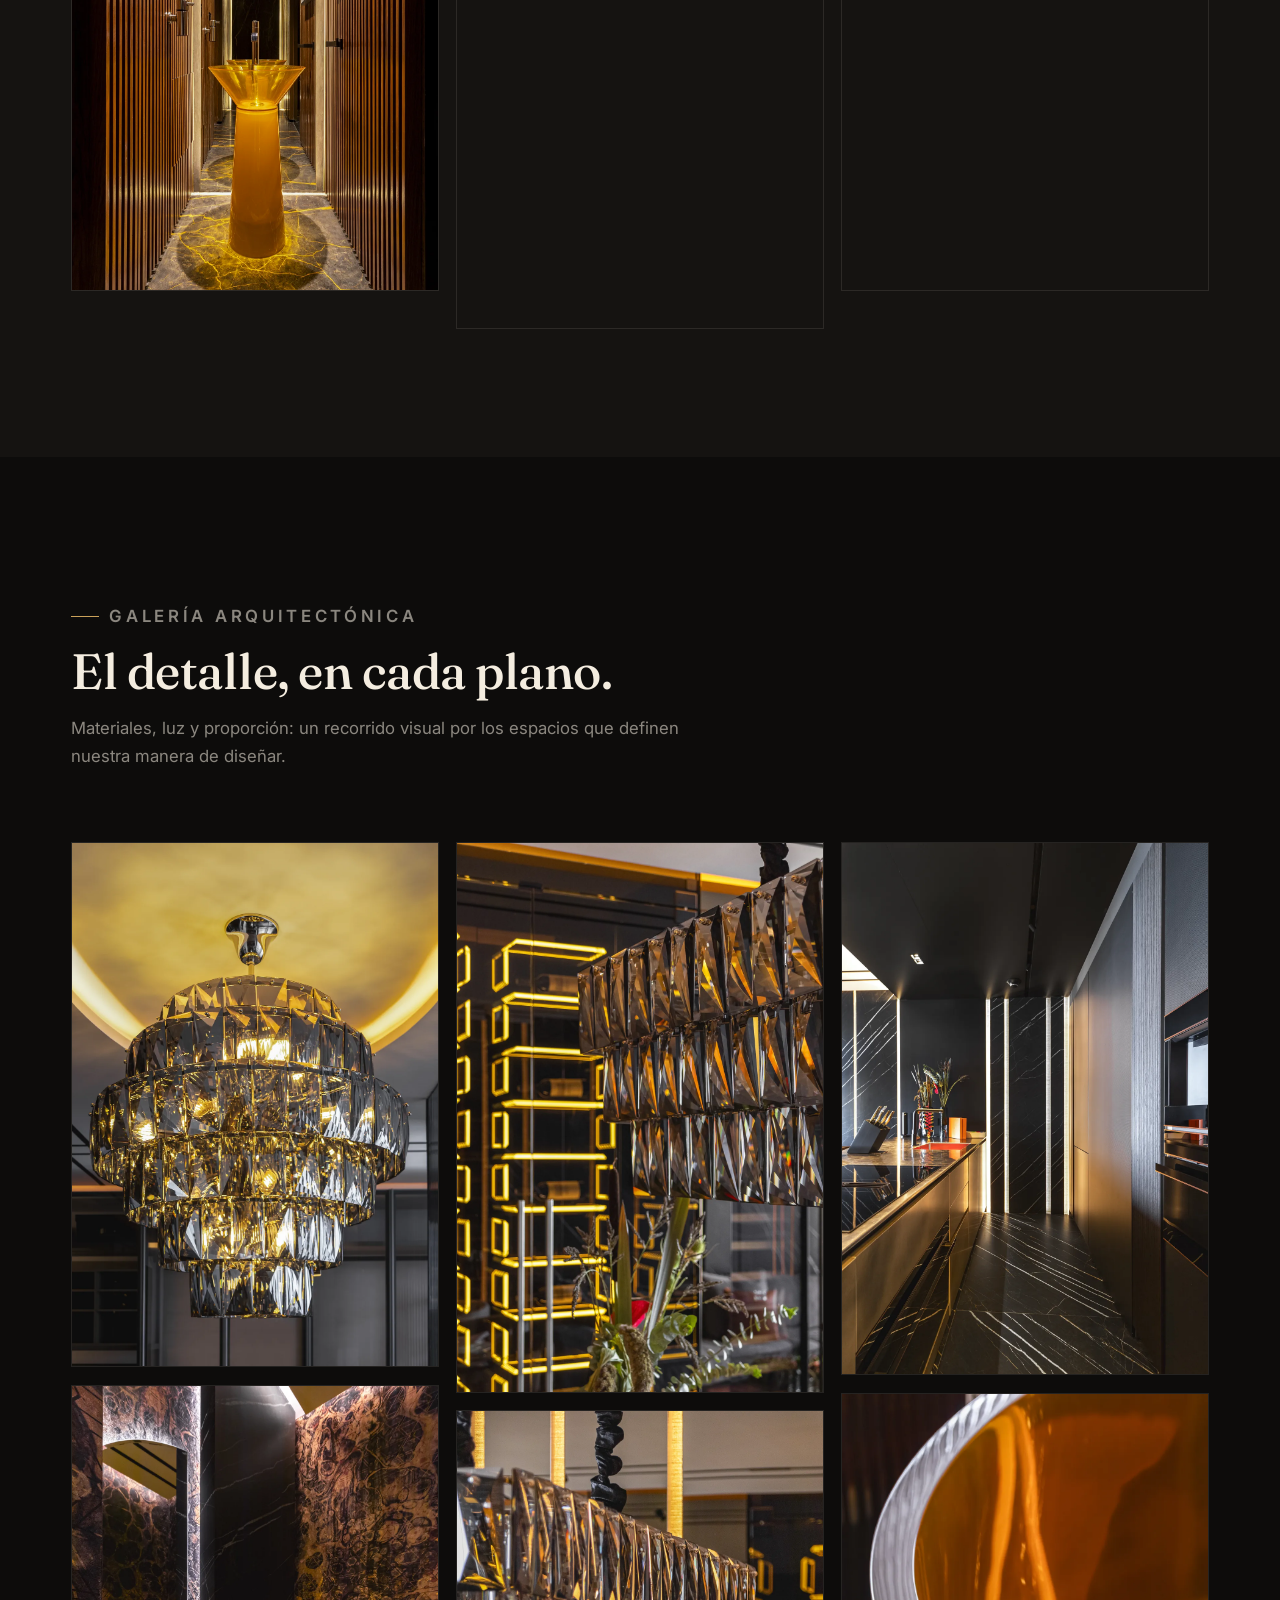
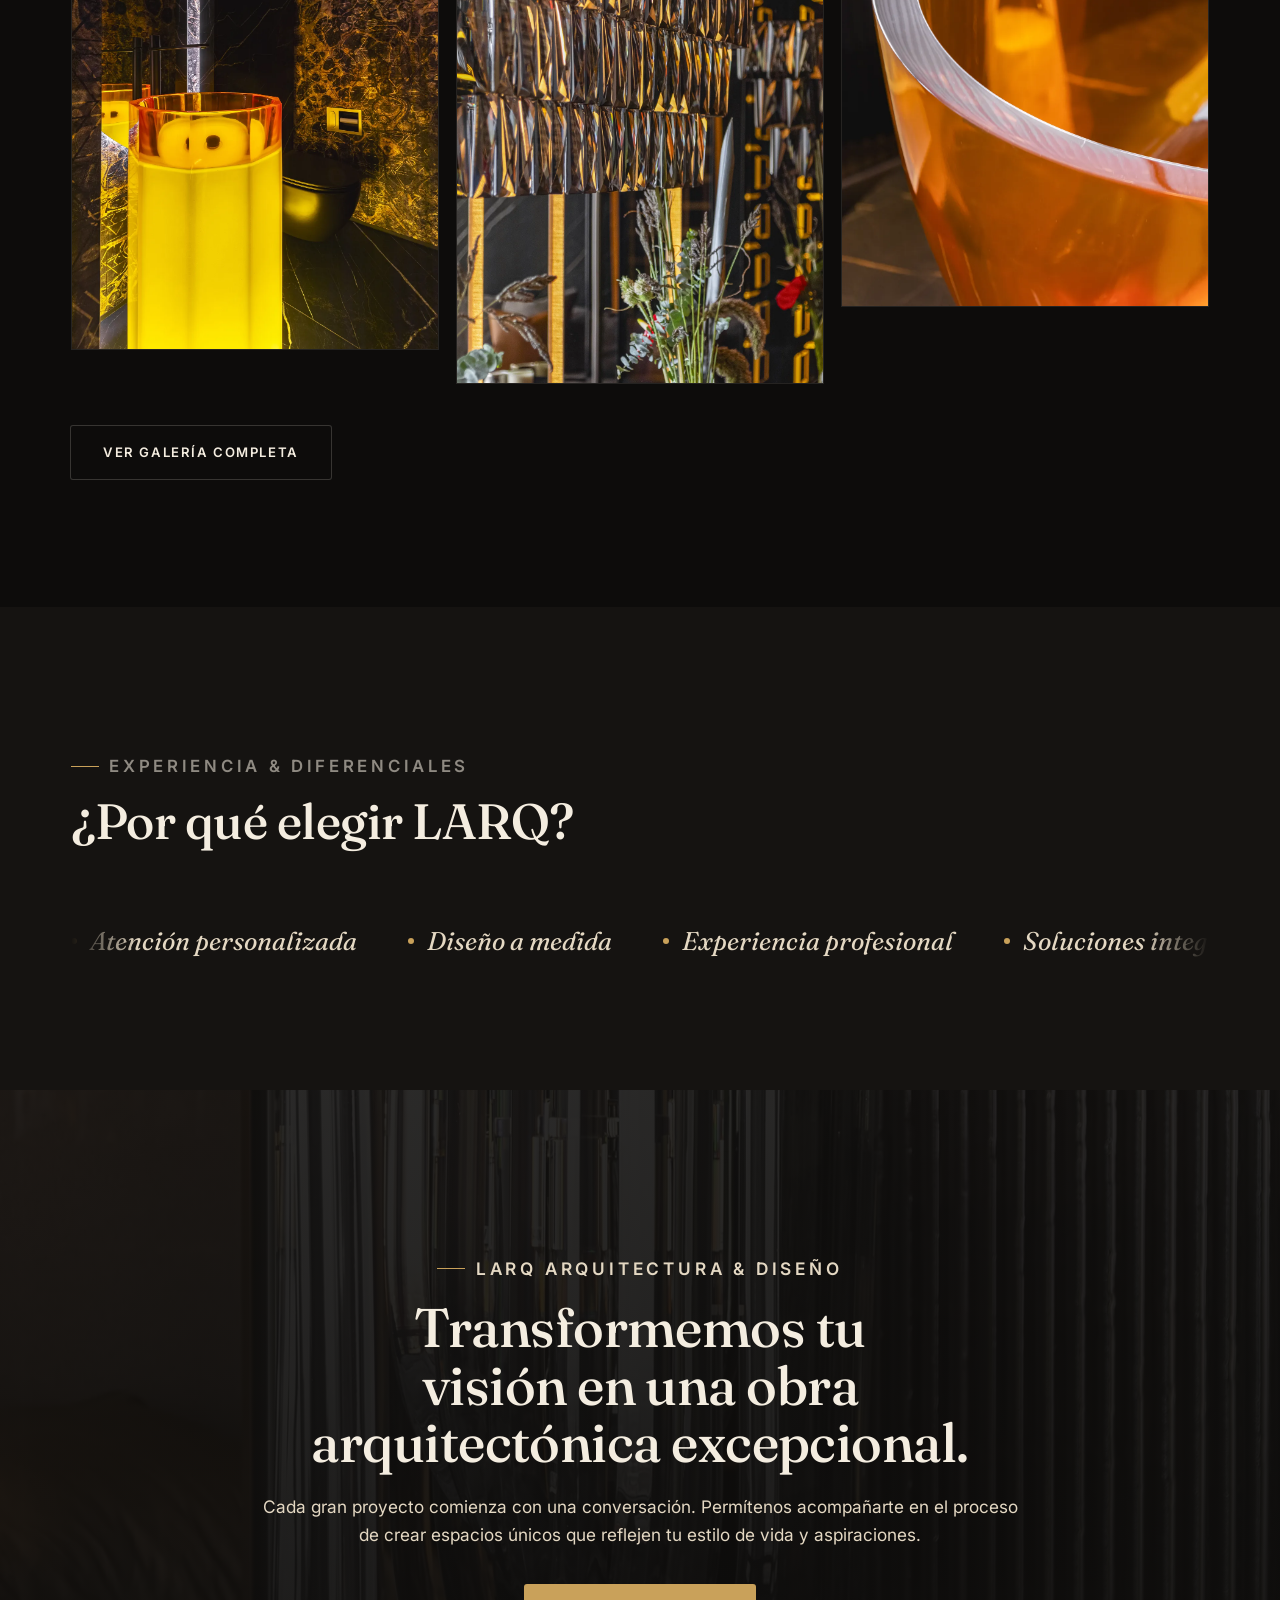
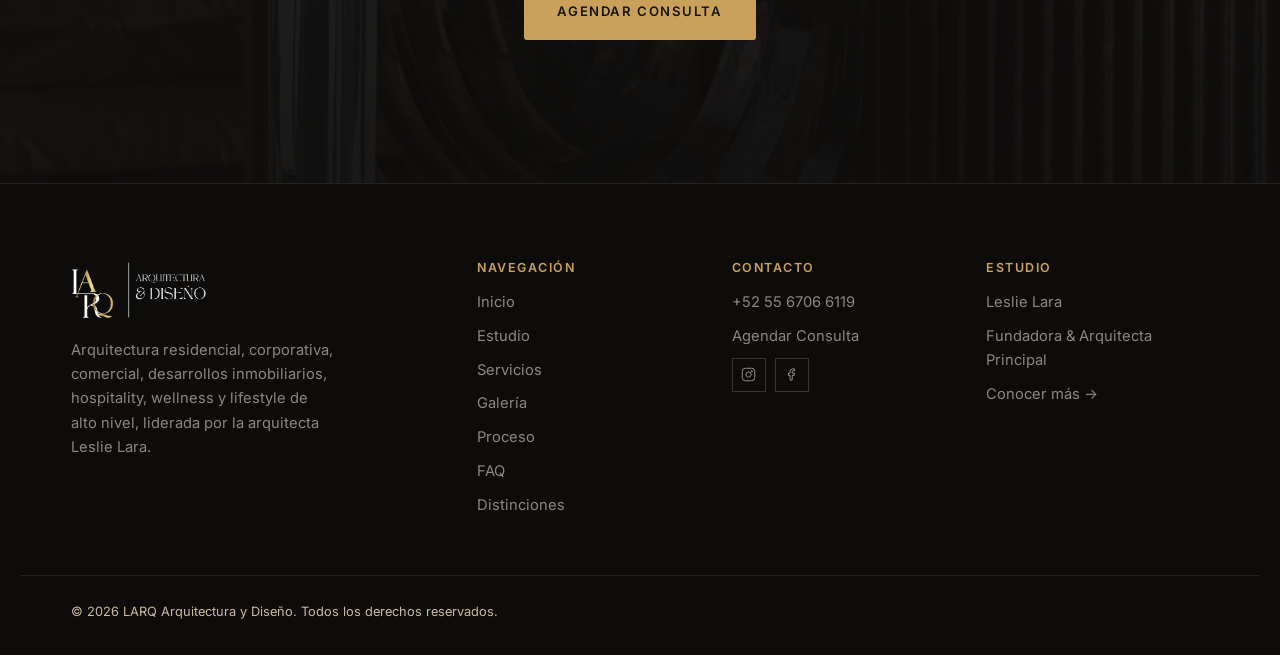
==== commit b5200bfb: "Cambios para mejora de desempeño" ====
--- a/index.html
+++ b/index.html
@@ -36,9 +36,9 @@
        para pegar aquí. -->
   <link rel="preconnect" href="https://fonts.googleapis.com">
   <link rel="preconnect" href="https://fonts.gstatic.com" crossorigin>
-  <link rel="preload" as="style" href="https://fonts.googleapis.com/css2?family=Fraunces:ital,opsz,wght@0,9..144,300..700;1,9..144,300..700&family=Inter:wght@300;400;500;600;700&display=swap">
-  <link href="https://fonts.googleapis.com/css2?family=Fraunces:ital,opsz,wght@0,9..144,300..700;1,9..144,300..700&family=Inter:wght@300;400;500;600;700&display=swap" rel="stylesheet" media="print" onload="this.media='all'">
-  <noscript><link href="https://fonts.googleapis.com/css2?family=Fraunces:ital,opsz,wght@0,9..144,300..700;1,9..144,300..700&family=Inter:wght@300;400;500;600;700&display=swap" rel="stylesheet"></noscript>
+  <link rel="preload" as="style" href="https://fonts.googleapis.com/css2?family=Fraunces:ital,opsz,wght@0,9..144,300..700;1,9..144,300..700&family=Inter:wght@300;400;500;600;700&display=optional">
+  <link href="https://fonts.googleapis.com/css2?family=Fraunces:ital,opsz,wght@0,9..144,300..700;1,9..144,300..700&family=Inter:wght@300;400;500;600;700&display=optional" rel="stylesheet" media="print" onload="this.media='all'">
+  <noscript><link href="https://fonts.googleapis.com/css2?family=Fraunces:ital,opsz,wght@0,9..144,300..700;1,9..144,300..700&family=Inter:wght@300;400;500;600;700&display=optional" rel="stylesheet"></noscript>
   <link rel="stylesheet" href="styles.css?v=1">
   <script type="application/ld+json">
   {
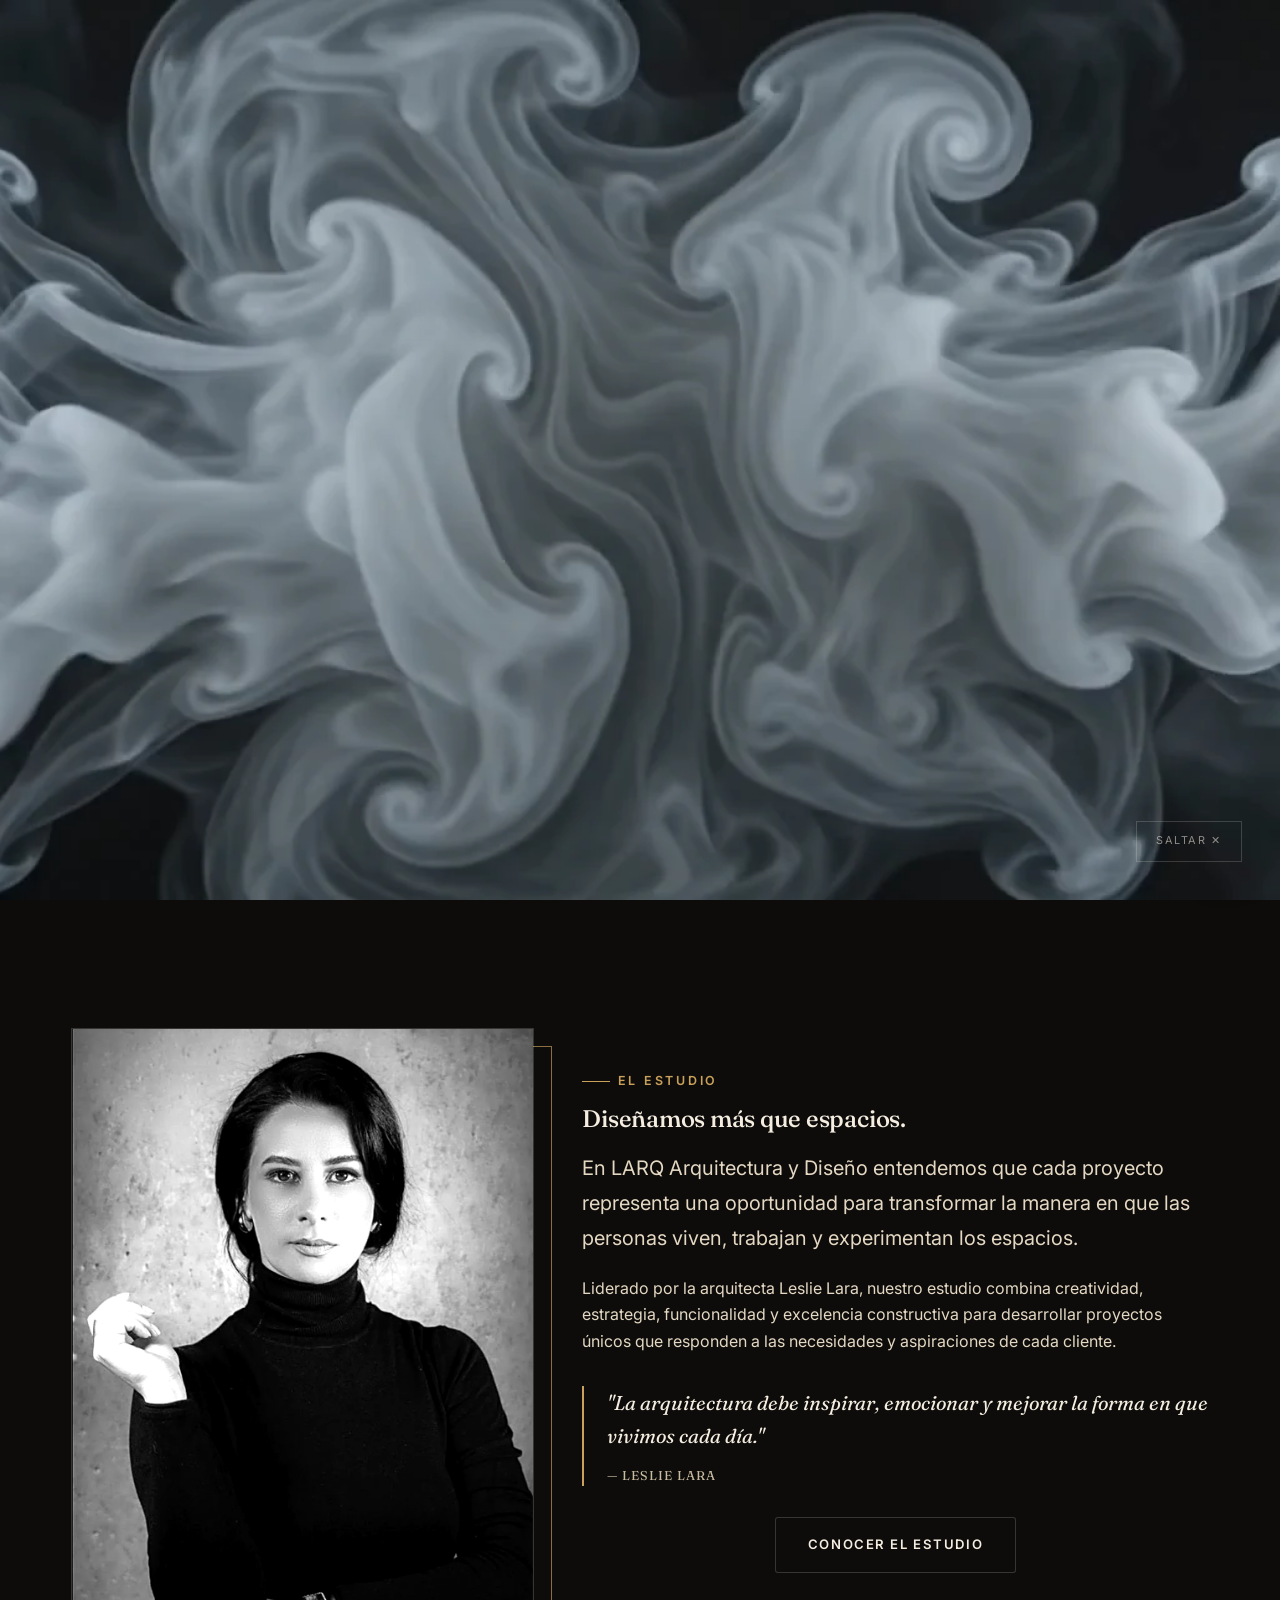
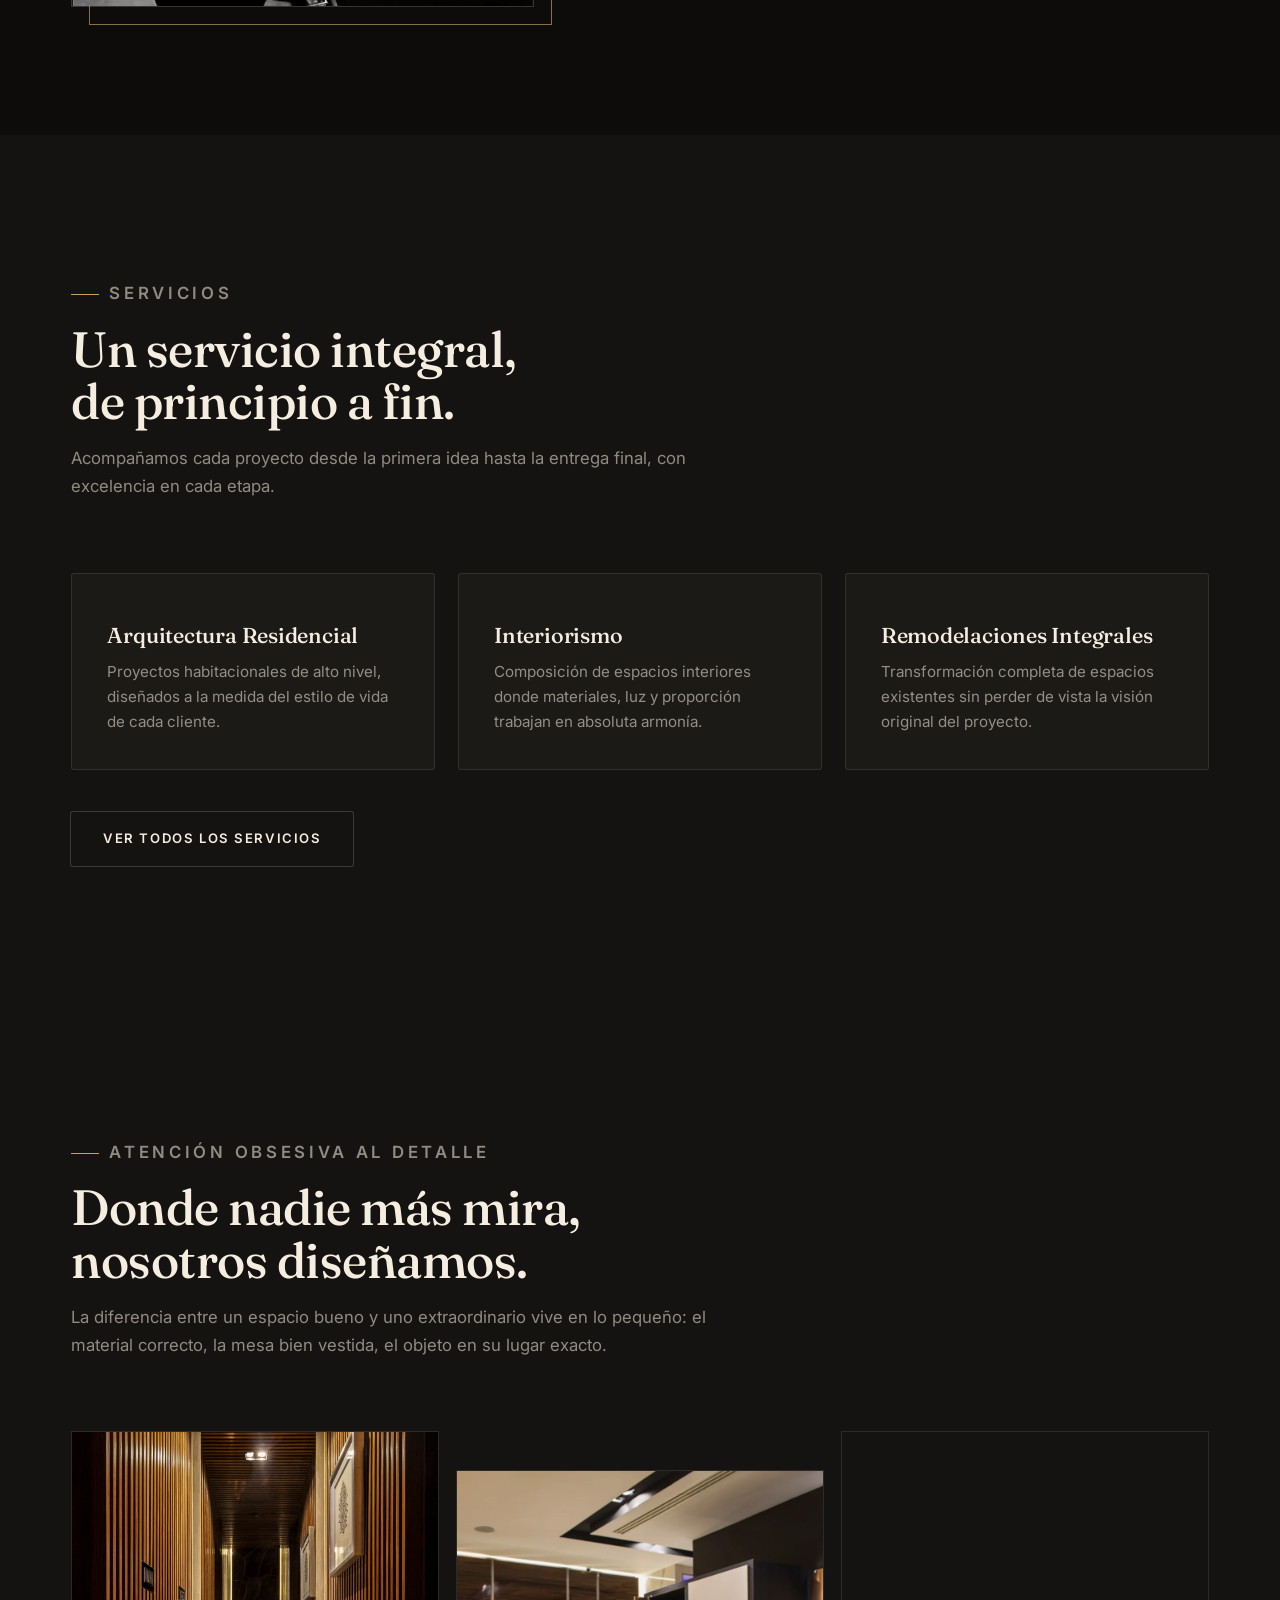
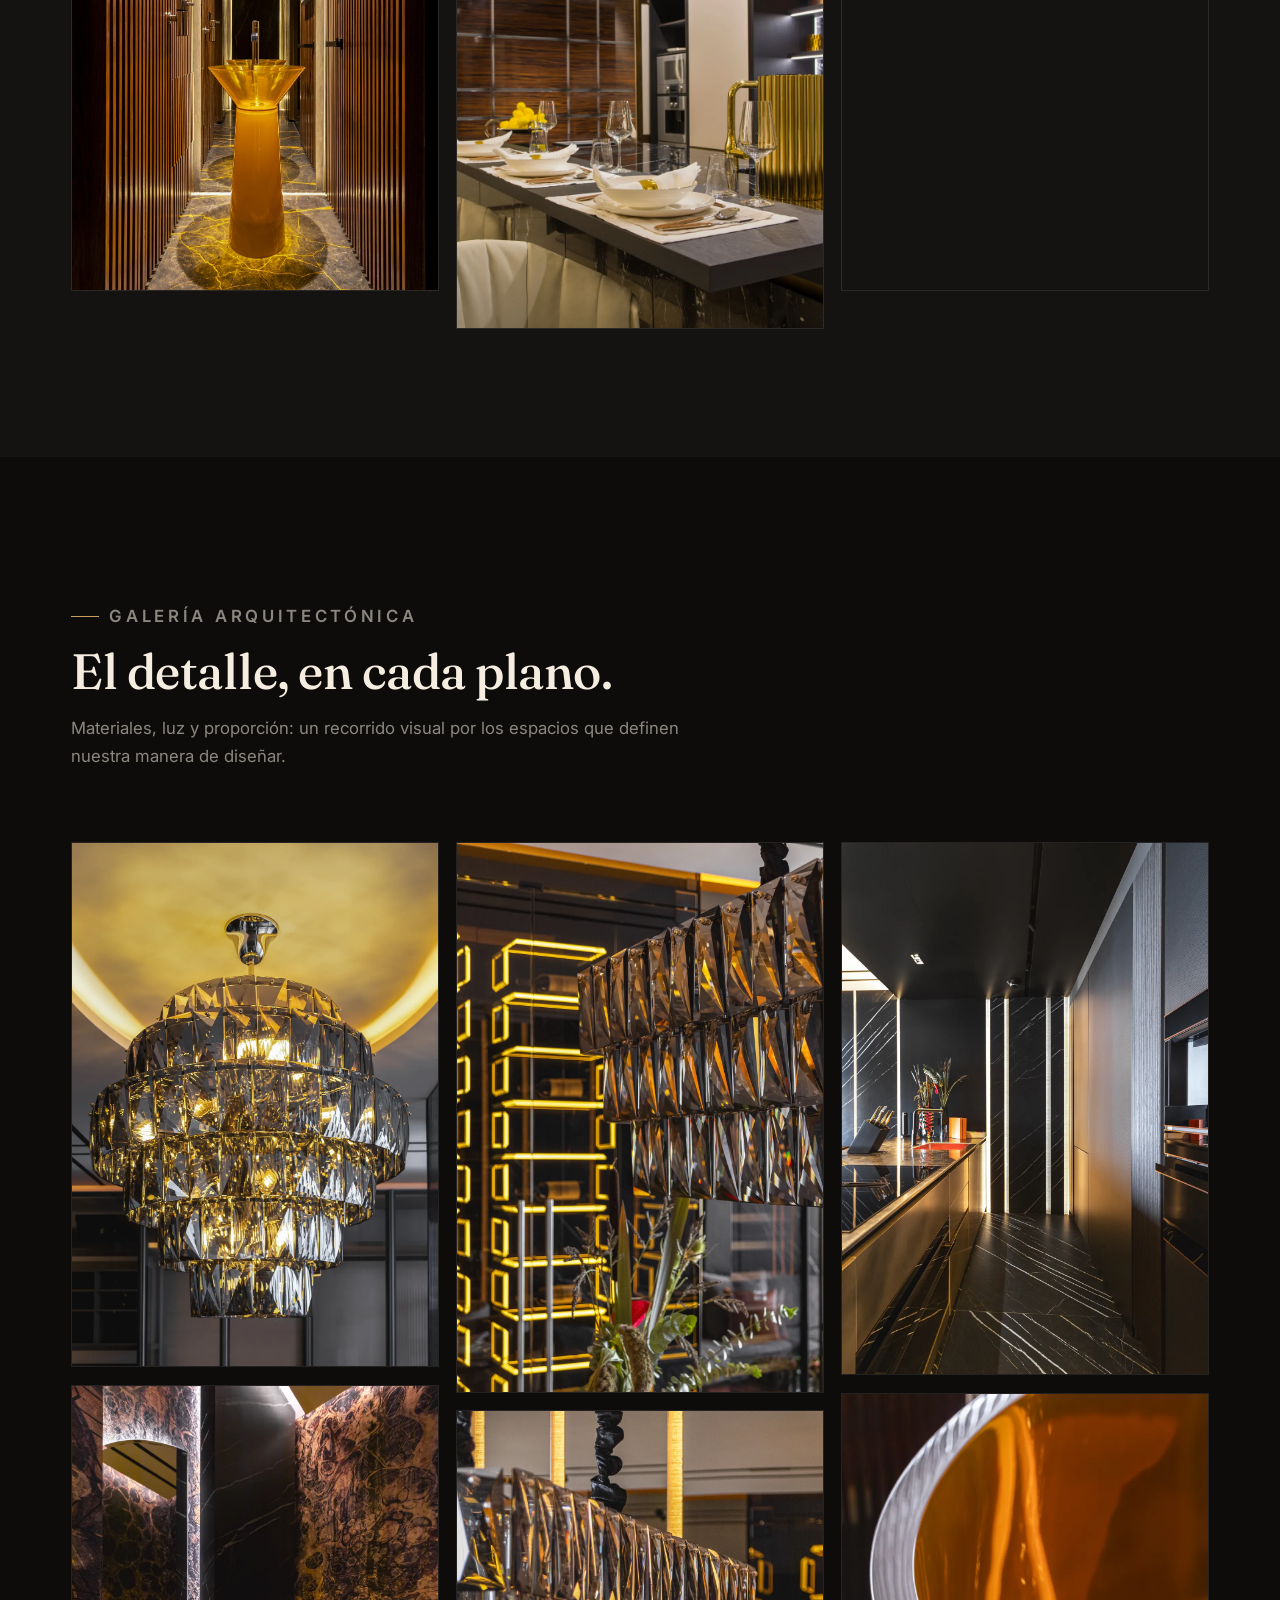
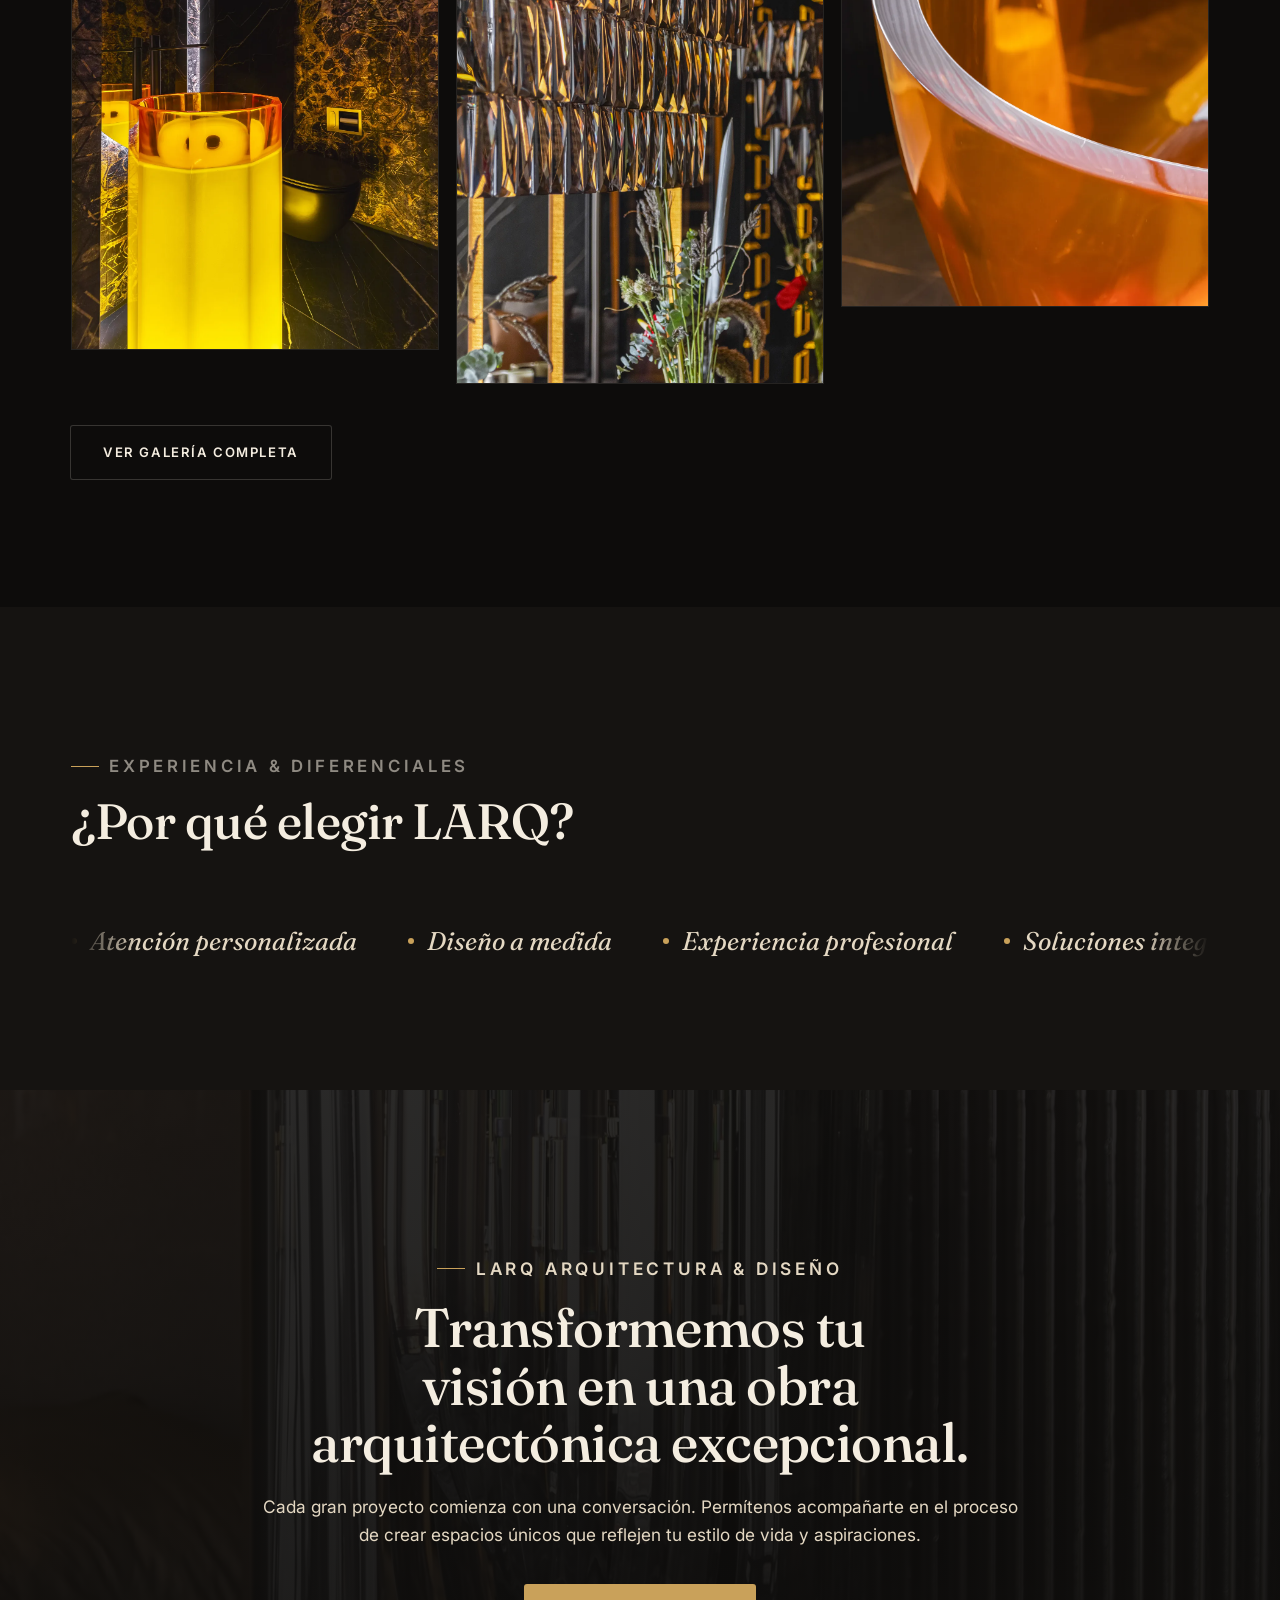
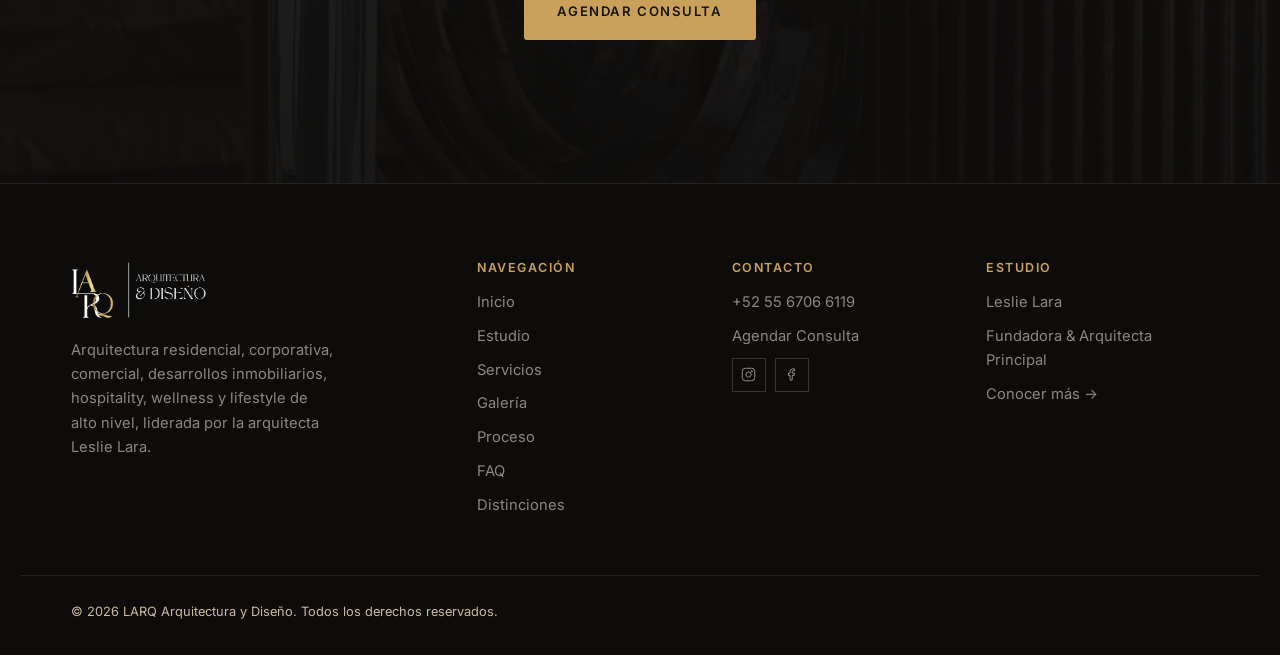
==== commit b2263a1f: "Corrige canonical/og:url a la raíz y redirige /index.html -> / para resolver el duplicado detectado " ====
--- a/index.html
+++ b/index.html
@@ -14,11 +14,11 @@
   <meta name="description" content="LARQ Arquitectura y Diseño, liderada por la arquitecta Leslie Lara, crea proyectos residenciales y comerciales de alto nivel con excelencia, sofisticación y atención obsesiva al detalle.">
   <meta name="robots" content="index, follow, max-image-preview:large">
   <meta name="theme-color" content="#0d0c0b">
-  <link rel="canonical" href="https://larqad.com/index.html">
+  <link rel="canonical" href="https://larqad.com/">
   <meta property="og:type" content="website">
   <meta property="og:site_name" content="LARQ Arquitectura y Diseño">
   <meta property="og:locale" content="es_MX">
-  <meta property="og:url" content="https://larqad.com/index.html">
+  <meta property="og:url" content="https://larqad.com/">
   <meta property="og:title" content="LARQ Arquitectura y Diseño | Arquitectura Residencial de Lujo en México">
   <meta property="og:description" content="LARQ Arquitectura y Diseño, liderada por la arquitecta Leslie Lara, crea proyectos residenciales y comerciales de alto nivel con excelencia, sofisticación y atención obsesiva al detalle.">
   <meta property="og:image" content="https://larqad.com/assets/img/gallery/pasillo-cocina-marmol-01.webp">
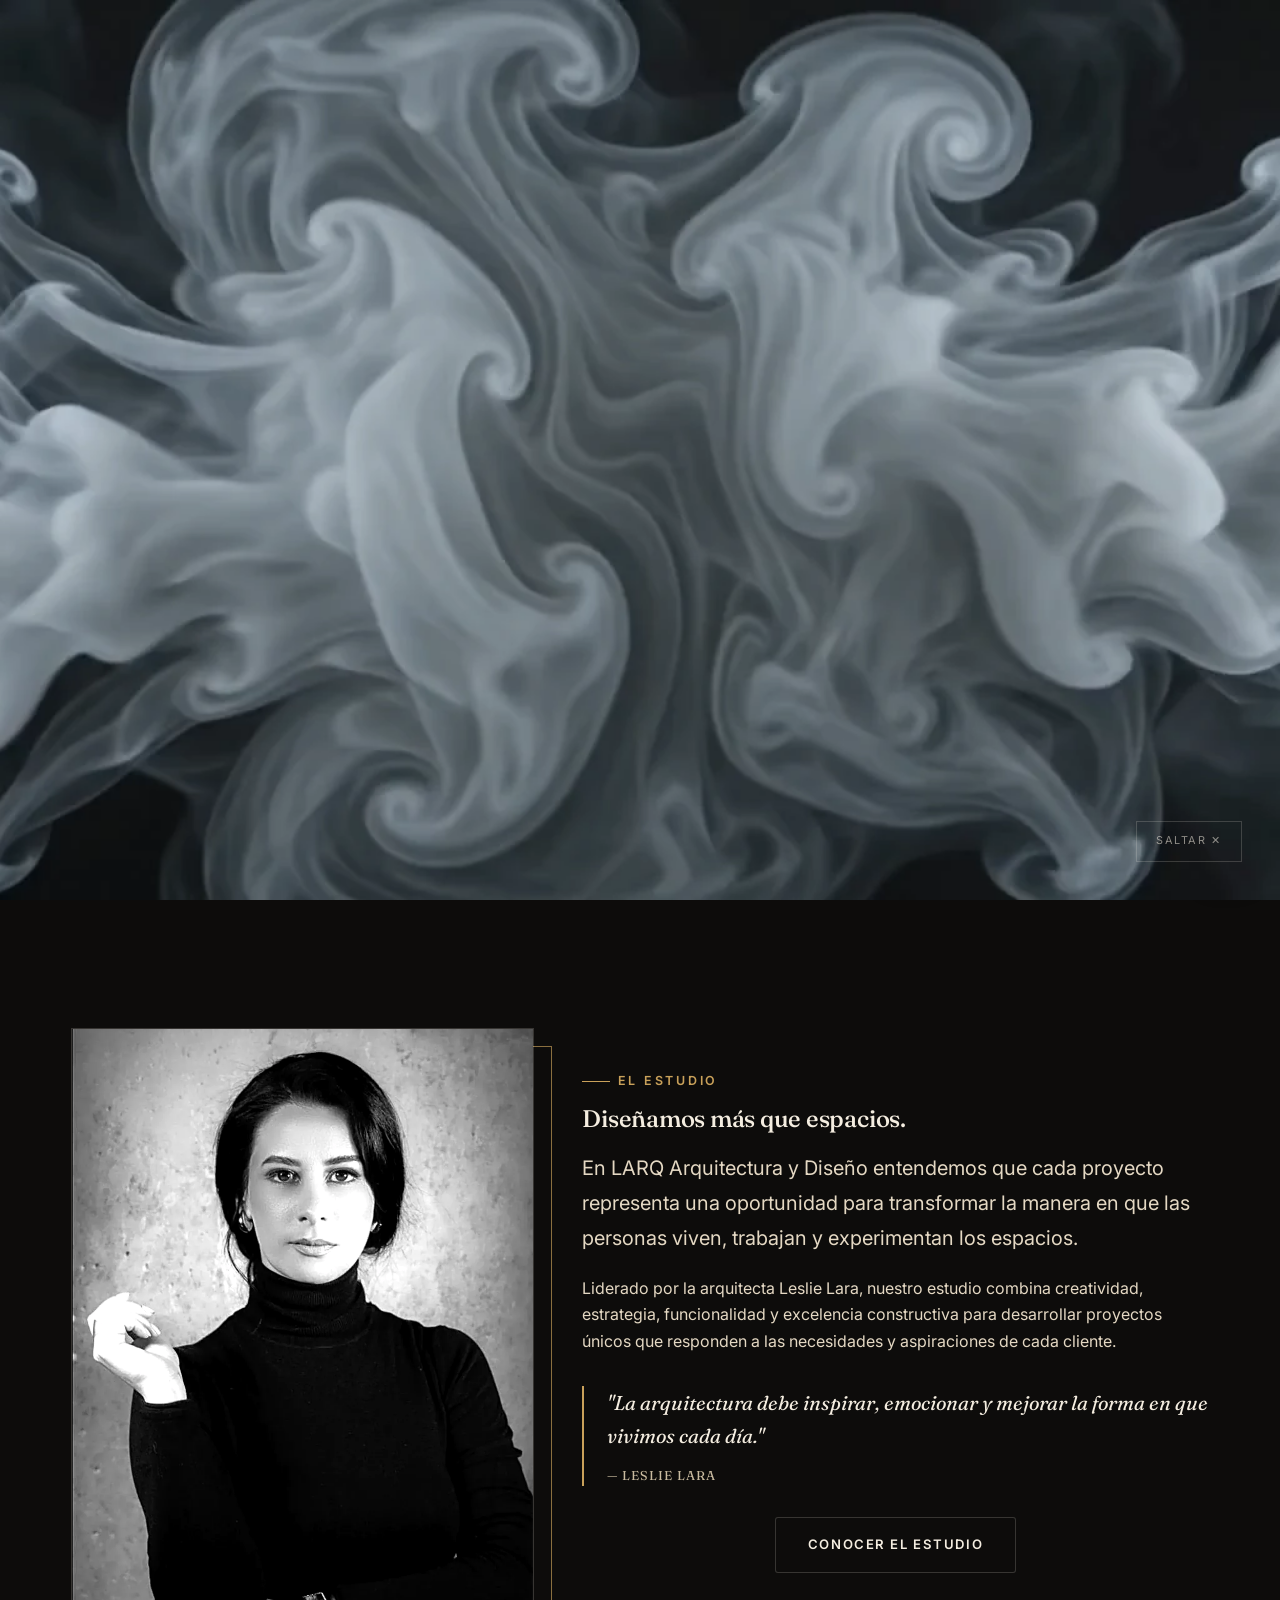
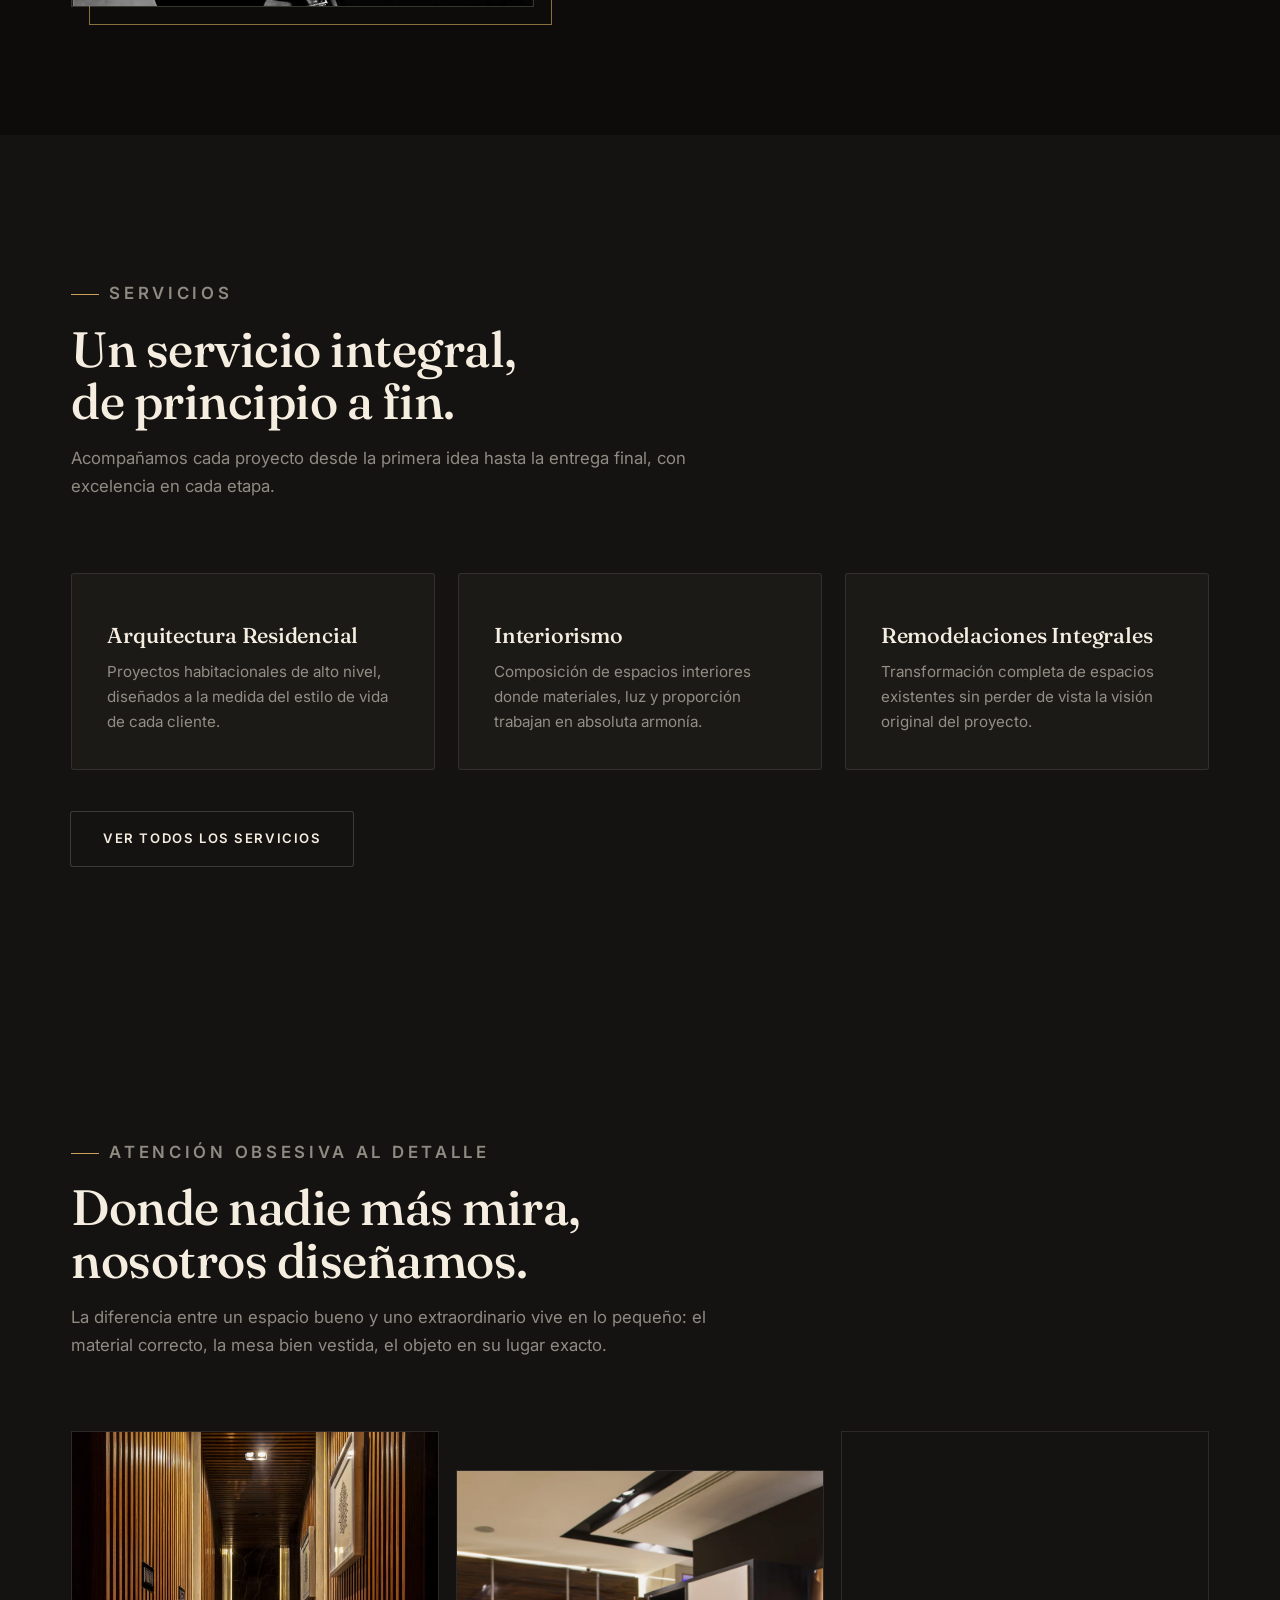
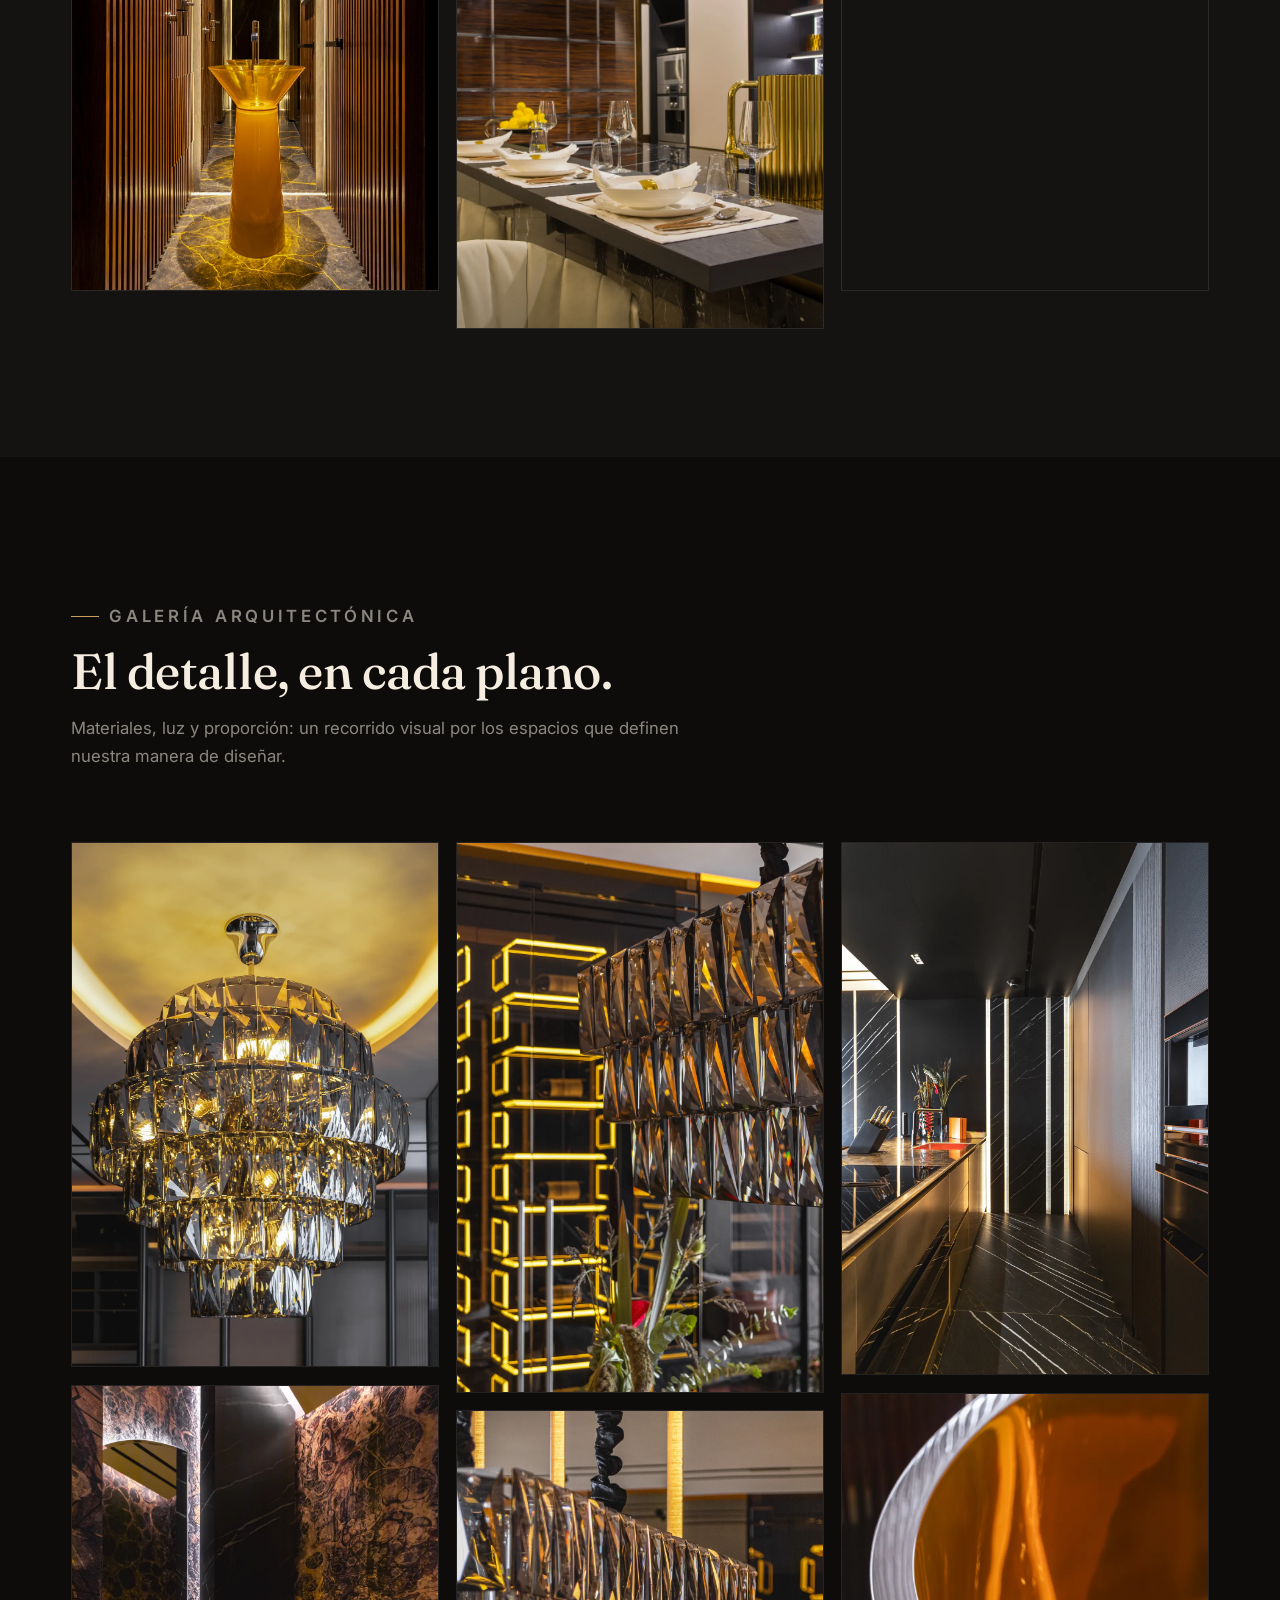
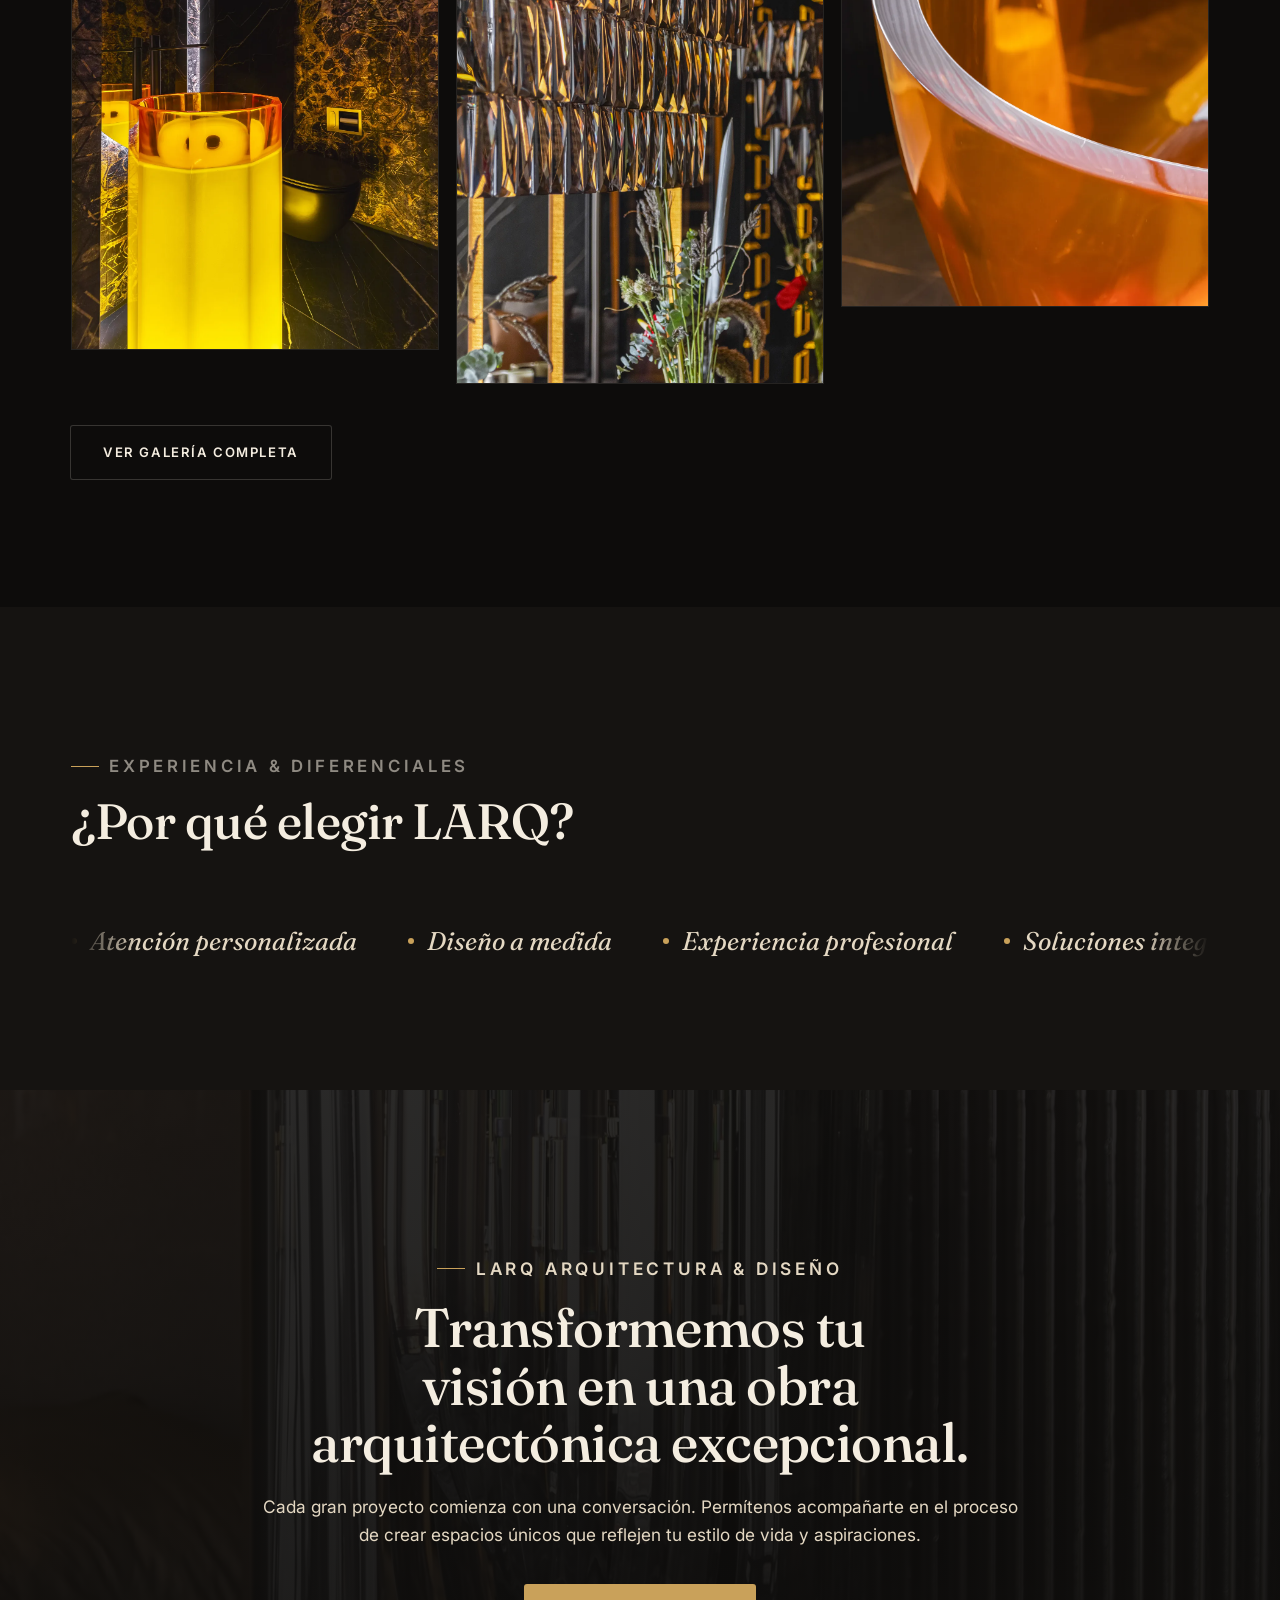
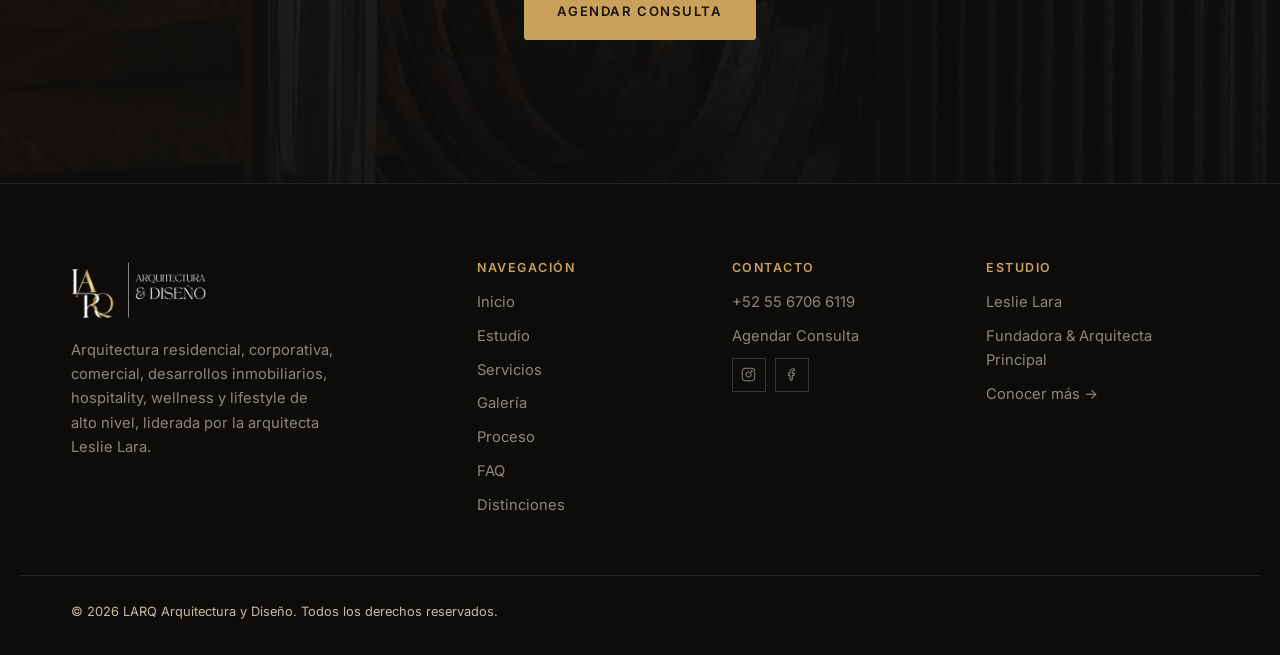
==== commit d0e3ebd1: "Sirve imágenes más chicas en mobile: logo de nav/footer y retrato de Leslie Reduce ~280 KiB de trans" ====
--- a/index.html
+++ b/index.html
@@ -97,7 +97,7 @@
   </header>
 
   <div class="mobile-menu" id="mobile-menu">
-    <div class="nav-logo"><img src="assets/img/logo-full.webp" alt="LARQ Arquitectura y Diseño" width="800" height="341"></div>
+    <div class="nav-logo"><img src="assets/img/logo-full-sm.webp" alt="LARQ Arquitectura y Diseño" width="300" height="128"></div>
     <a href="index.html">Inicio</a>
     <a href="servicios.html">Servicios</a>
     <a href="galeria.html">Galería</a>
@@ -144,7 +144,7 @@
       <div class="container">
         <div class="founder">
           <div class="founder-photo reveal">
-            <img src="assets/img/leslie/leslie-retrato-01.webp" alt="Leslie Lara, arquitecta fundadora de LARQ Arquitectura y Diseño" loading="lazy" decoding="async" width="1100" height="1650">
+            <img src="assets/img/leslie/leslie-retrato-01.webp" srcset="assets/img/leslie/leslie-retrato-01-mobile.webp 900w, assets/img/leslie/leslie-retrato-01.webp 1100w" sizes="(max-width: 719px) 100vw, 470px" alt="Leslie Lara, arquitecta fundadora de LARQ Arquitectura y Diseño" loading="lazy" decoding="async" width="1100" height="1650">
           </div>
           <div class="reveal">
             <p class="kicker">El Estudio</p>
@@ -318,7 +318,7 @@
   <footer class="footer">
     <div class="container footer-grid">
       <div>
-        <div class="footer-logo"><img src="assets/img/logo-full.webp" alt="LARQ Arquitectura y Diseño" width="800" height="341"></div>
+        <div class="footer-logo"><img src="assets/img/logo-full-sm.webp" alt="LARQ Arquitectura y Diseño" width="300" height="128"></div>
         <p style="margin-top:1.2rem; color:var(--beige-mute); max-width:32ch; font-size:.92rem;">Arquitectura residencial, corporativa, comercial, desarrollos inmobiliarios, hospitality, wellness y lifestyle de alto nivel, liderada por la arquitecta Leslie Lara.</p>
       </div>
       <div class="footer-cols">
